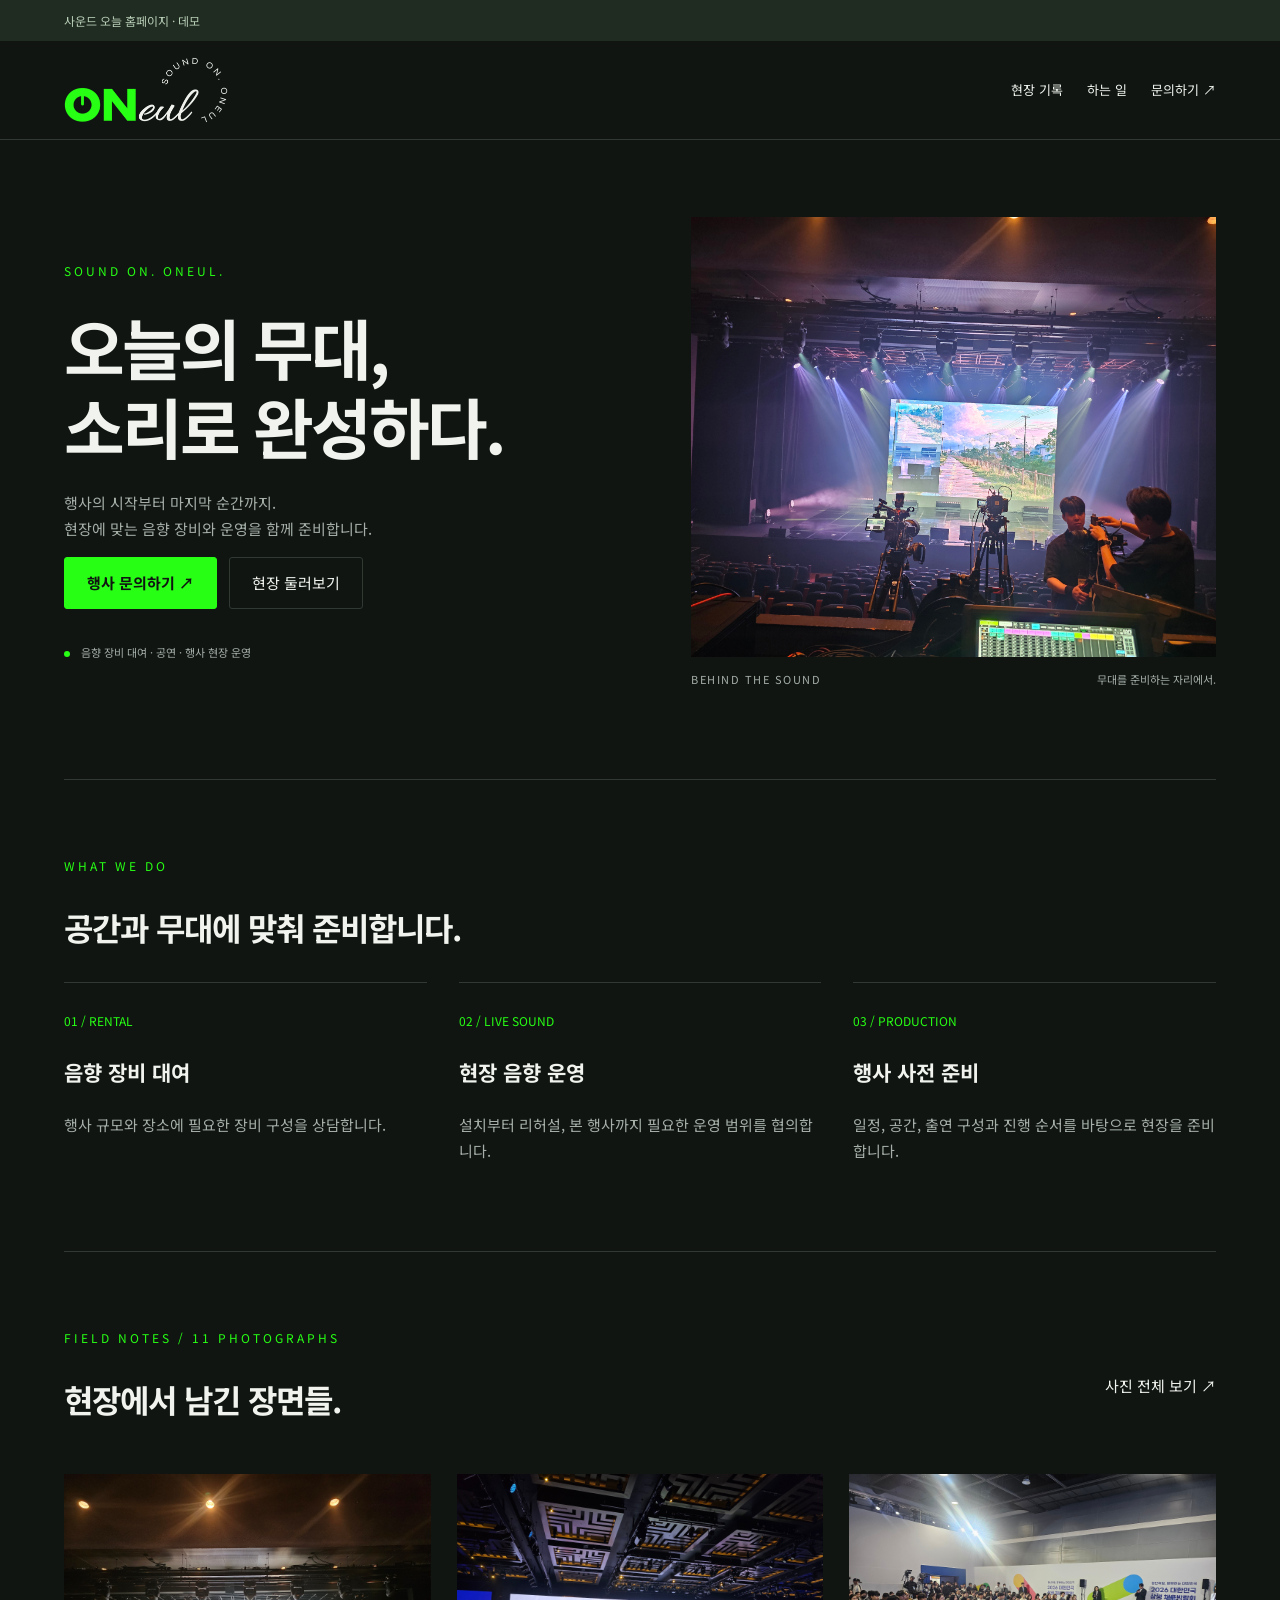
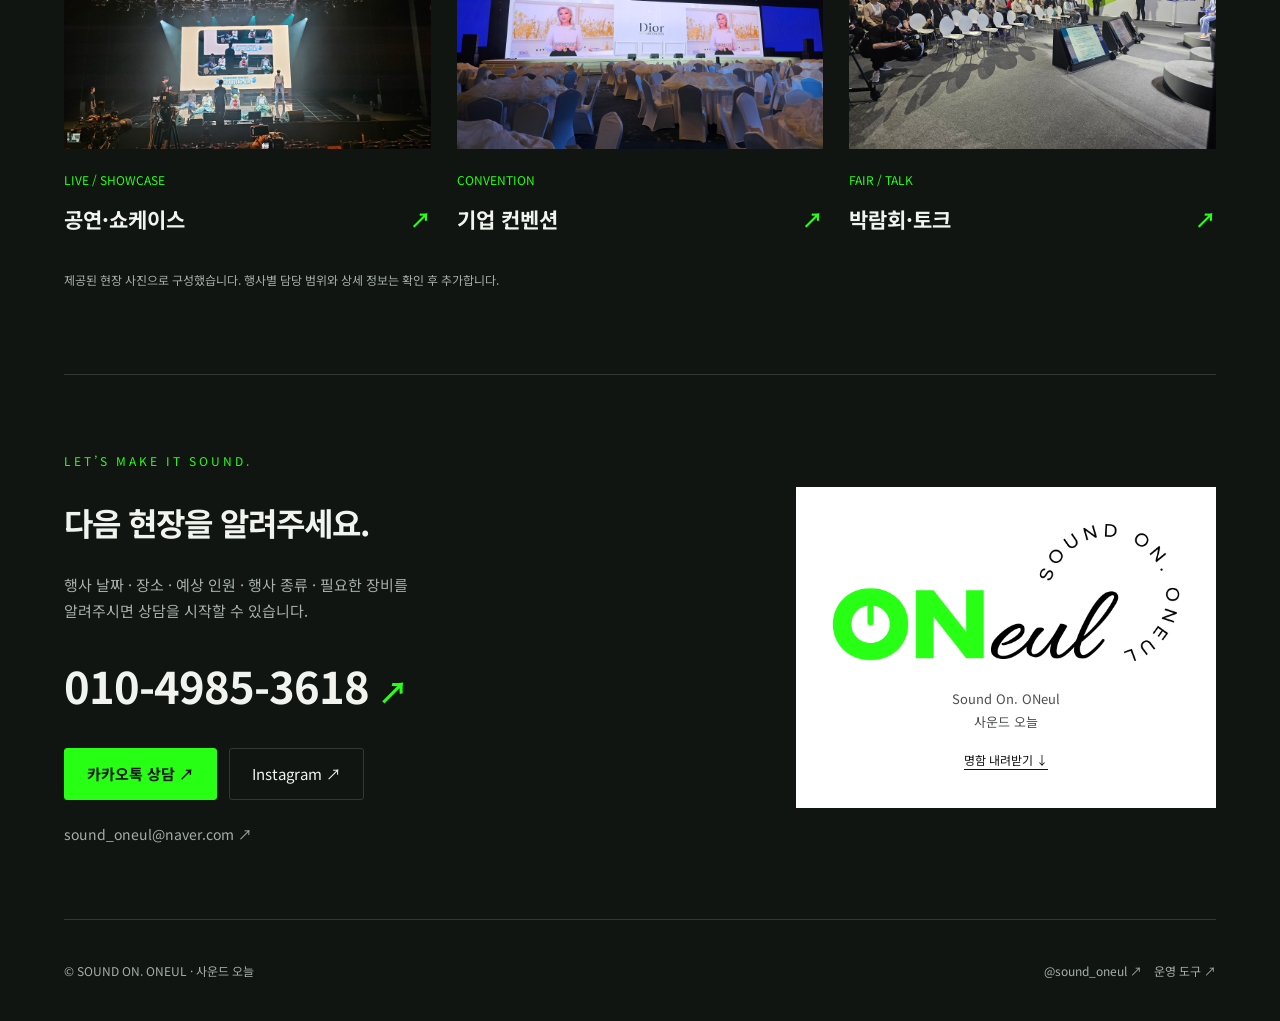
==== site/index.html @ 65a77565 "Fix white box around Oneul header logo" ====
<!doctype html>
<html lang="ko"><head>
<meta charset="utf-8"><meta name="viewport" content="width=device-width,initial-scale=1">
<meta name="robots" content="noindex,nofollow"><title>사운드 오늘 | 오늘의 무대를 위한 사운드</title>
<meta name="description" content="음향 장비 대여부터 현장 운영까지. 사운드 오늘의 현장 사진과 행사 문의 안내. 010-4985-3618">
<meta property="og:title" content="사운드 오늘 | 오늘의 무대를 위한 사운드">
<meta property="og:description" content="음향 장비 대여 · 공연 및 행사 현장 운영. 010-4985-3618">
<meta property="og:image" content="https://kkwon91.github.io/sound-oneul-demo/site/assets/stage.jpg">
<link rel="icon" href="assets/oneul-logo-original.png"><link rel="stylesheet" href="style.css?v=20261021-brand2">
</head><body>
<a class="skip-link" href="#main">본문으로 건너뛰기</a><div class="notice">사운드 오늘 홈페이지 · 데모</div>
<header><a class="brand" href="index.html" aria-label="사운드 오늘 홈"><span class="brand-mark" aria-hidden="true"></span></a><nav aria-label="주 메뉴"><a href="references.html">현장 기록</a><a href="#service">하는 일</a><a href="#contact">문의하기 ↗</a></nav></header>
<main id="main">
<section class="hero"><div><span class="eyebrow">SOUND ON. ONEUL.</span><h1>오늘의 무대,<br>소리로 완성하다.</h1><p>행사의 시작부터 마지막 순간까지.<br>현장에 맞는 음향 장비와 운영을 함께 준비합니다.</p><div class="row"><a class="button primary" href="#contact">행사 문의하기 ↗</a><a class="button" href="references.html">현장 둘러보기</a></div><div class="hero-note"><span class="signal-dot"></span> 음향 장비 대여 · 공연 · 행사 현장 운영</div></div><figure class="hero-visual"><img src="assets/stage.jpg" alt="공연장 무대와 객석 뒤 현장 음향 콘솔" width="4000" height="3000" fetchpriority="high"><figcaption><span>BEHIND THE SOUND</span><span>무대를 준비하는 자리에서.</span></figcaption></figure></section>
<section id="service"><span class="eyebrow">WHAT WE DO</span><h2>공간과 무대에 맞춰 준비합니다.</h2><div class="grid thirds service-grid"><article><span class="tag">01 / RENTAL</span><h3>음향 장비 대여</h3><p>행사 규모와 장소에 필요한 장비 구성을 상담합니다.</p></article><article><span class="tag">02 / LIVE SOUND</span><h3>현장 음향 운영</h3><p>설치부터 리허설, 본 행사까지 필요한 운영 범위를 협의합니다.</p></article><article><span class="tag">03 / PRODUCTION</span><h3>행사 사전 준비</h3><p>일정, 공간, 출연 구성과 진행 순서를 바탕으로 현장을 준비합니다.</p></article></div></section>
<section><div class="row spread"><div><span class="eyebrow">FIELD NOTES / 11 PHOTOGRAPHS</span><h2>현장에서 남긴 장면들.</h2></div><a class="text-link" href="references.html">사진 전체 보기 ↗</a></div><div class="grid thirds featured-grid">
<a class="feature" href="references.html#gallery"><img class="photo" src="assets/field-11.jpg" alt="쇼케이스 리허설 무대" loading="lazy" width="4000" height="3000"><span class="tag">LIVE / SHOWCASE</span><h3>공연·쇼케이스 <span>↗</span></h3></a>
<a class="feature" href="references.html#gallery"><img class="photo" src="assets/convention.jpg" alt="대형 컨벤션 홀의 무대 전경" loading="lazy" width="4000" height="3000"><span class="tag">CONVENTION</span><h3>기업 컨벤션 <span>↗</span></h3></a>
<a class="feature" href="references.html#gallery"><img class="photo" src="assets/field-2.jpg" alt="채용박람회 메인 무대와 관객" loading="lazy" width="4000" height="3000"><span class="tag">FAIR / TALK</span><h3>박람회·토크 <span>↗</span></h3></a>
</div><p class="archive-note">제공된 현장 사진으로 구성했습니다. 행사별 담당 범위와 상세 정보는 확인 후 추가합니다.</p></section>
<section id="contact" class="contact-section"><div><span class="eyebrow">LET’S MAKE IT SOUND.</span><h2>다음 현장을 알려주세요.</h2><p>행사 날짜 · 장소 · 예상 인원 · 행사 종류 · 필요한 장비를<br>알려주시면 상담을 시작할 수 있습니다.</p><a class="contact-phone" href="tel:01049853618">010-4985-3618 <span>↗</span></a><div class="row"><a class="button primary" href="https://pf.kakao.com/_dgxemX/chat" target="_blank" rel="noopener">카카오톡 상담 ↗</a><a class="button" href="https://www.instagram.com/sound_oneul/" target="_blank" rel="noopener">Instagram ↗</a></div><a class="contact-email" href="mailto:sound_oneul@naver.com">sound_oneul@naver.com ↗</a></div><aside class="contact-brand"><img src="assets/oneul-logo-original.png" alt="사운드 오늘 원본 로고" width="4168" height="1680" loading="lazy"><p>Sound On. ONeul<br>사운드 오늘</p><a href="assets/oneul-business-card.jpg" download>명함 내려받기 ↓</a></aside></section>
</main><footer><span>© SOUND ON. ONEUL · 사운드 오늘</span><div class="row"><a href="https://www.instagram.com/sound_oneul/" target="_blank" rel="noopener">@sound_oneul ↗</a><a href="operations.html">운영 도구 ↗</a></div></footer></body></html>
---- site/style.css ----
@import url('https://fonts.googleapis.com/css2?family=Noto+Sans+KR:wght@400;500;700;900&display=swap');
:root{color-scheme:dark;--green:#27ff14;--muted:#a5afa8;--line:#303a33}*{box-sizing:border-box}body{margin:0;background:#101512;color:#f1f4ee;font:15px/1.75 'Noto Sans KR',sans-serif}a{color:inherit;text-decoration:none}button,input,select,textarea{font:inherit}button,.button{display:inline-block;border:1px solid var(--line);padding:12px 22px;background:transparent;color:inherit;cursor:pointer;border-radius:3px}button:hover,.button:hover{border-color:var(--green)}.primary{background:var(--green);color:#101512;border-color:var(--green);font-weight:700}header{padding:22px 5vw;border-bottom:1px solid var(--line);display:flex;align-items:center;justify-content:space-between;gap:20px;flex-wrap:wrap}nav{display:flex;gap:24px;flex-wrap:wrap;font-size:13px}.brand{font-size:23px;font-weight:900;letter-spacing:-1px}.brand b{color:var(--green)}main{max-width:1280px;margin:auto;padding:0 5vw}section{padding:72px 0;border-bottom:1px solid var(--line)}.eyebrow{font-size:12px;letter-spacing:3px;color:var(--green)}h1{font-size:clamp(40px,6vw,78px);line-height:1.2;letter-spacing:-3px;margin:24px 0}h2{font-size:32px;line-height:1.4;letter-spacing:-1px}h3{font-size:21px}p{color:var(--muted)}.hero{display:grid;grid-template-columns:1.05fr 1fr;gap:50px;align-items:center;min-height:650px}.hero img{width:100%;height:480px;object-fit:cover}.grid{display:grid;grid-template-columns:repeat(2,1fr);gap:26px}.thirds{grid-template-columns:repeat(3,1fr)}.photo{width:100%;aspect-ratio:4/3;object-fit:cover}.card{padding:24px;background:#18211b;border:1px solid var(--line)}.muted,small{color:var(--muted)}.row{display:flex;gap:12px;align-items:center;flex-wrap:wrap}.spread{justify-content:space-between}.notice{font-size:12px;padding:10px 5vw;background:#202b21;color:#b8cfb8}footer{padding:40px 5vw;color:var(--muted);font-size:12px}label{display:block;margin-bottom:16px;color:#cdd6cd}input,select,textarea{display:block;width:100%;margin-top:6px;padding:12px;background:#0f1611;color:#eff6ef;border:1px solid #465246;border-radius:3px}textarea{min-height:110px;resize:vertical}input[type=checkbox]{display:inline;width:auto}.filters{margin:28px 0}details{border-top:1px solid var(--line);padding:18px 0}summary{cursor:pointer}#status{position:sticky;bottom:10px;background:#263b29;padding:10px 20px}#status:empty{display:none}.tag{display:inline-block;color:var(--green);font-size:12px;margin-right:12px}.list{display:grid;gap:18px;margin:24px 0}pre{white-space:pre-wrap;font:inherit}.hidden,[hidden]{display:none!important}@media(max-width:720px){.hero,.grid,.thirds{grid-template-columns:1fr}.hero{gap:24px;min-height:0}.hero img{height:320px}section{padding:42px 0}nav{gap:16px}h1{letter-spacing:-2px}.card{padding:18px}}

/* Original brand assets and photo archive */
:focus-visible{outline:2px solid var(--green);outline-offset:5px}
.skip-link{position:absolute;left:12px;top:-90px;padding:12px;background:var(--green);color:#101512;z-index:5}.skip-link:focus{top:10px}
.brand{display:inline-flex;align-items:center;flex:none;padding:0;background:transparent;border-radius:0}.brand-mark{display:block;position:relative;width:164px;aspect-ratio:327/132}.brand-mark::before,.brand-mark::after{content:"";position:absolute;inset:0;-webkit-mask:var(--logo-mask) center/contain no-repeat;mask:var(--logo-mask) center/contain no-repeat}.brand-mark::before{--logo-mask:url("assets/oneul-logo-green-mask.png");background:var(--green)}.brand-mark::after{--logo-mask:url("assets/oneul-logo-ink-mask.png");background:#f1f4ee}
header{padding-top:16px;padding-bottom:16px}header nav a:hover,.text-link:hover{color:var(--green)}
figure{margin:0}.hero{gap:40px;grid-template-columns:1.12fr 1fr;min-height:640px}.hero h1{font-size:clamp(42px,5.4vw,66px)}.hero-visual{min-width:0}.hero .hero-visual img{display:block;width:100%;height:440px;object-fit:cover}
.hero-visual figcaption{display:flex;justify-content:space-between;gap:12px;padding:13px 0;font-size:11px;color:var(--muted)}.hero-visual figcaption span:first-child{letter-spacing:1.5px}.hero-note{font-size:11px;color:var(--muted);margin-top:34px}.signal-dot{display:inline-block;width:6px;height:6px;background:var(--green);border-radius:50%;margin-right:8px}
.service-grid{gap:32px;margin-top:32px}.service-grid article{border-top:1px solid var(--line);padding-top:24px}
.featured-grid{margin-top:26px}.photo{display:block;height:auto}.feature .photo{height:auto}.feature .tag{margin-top:20px}.feature h3{display:flex;justify-content:space-between;margin:8px 0}.feature h3 span{color:var(--green)}.feature:hover img{filter:brightness(1.1)}.archive-note{font-size:12px;margin-top:24px}
.contact-section{display:grid;grid-template-columns:1.6fr 1fr;align-items:center;gap:60px}.contact-phone{display:block;font-size:clamp(28px,3.4vw,44px);letter-spacing:-1px;font-weight:700;margin:24px 0}.contact-phone span{font-size:.7em;color:var(--green)}.contact-email{display:block;color:var(--muted);margin-top:22px;font-size:14px}.contact-brand{padding:35px;background:#fff;color:#111;text-align:center}.contact-brand img{display:block;width:100%;height:auto}.contact-brand p{color:#4b514c;font-size:13px;margin-top:25px}.contact-brand a{font-size:12px;text-decoration:underline;text-underline-offset:4px}
footer{display:flex;justify-content:space-between;align-items:center;gap:20px;flex-wrap:wrap}
.page-intro{padding-bottom:48px}.gallery-section{padding-top:32px}.filters button{padding:9px 18px;font-size:13px}.photo-grid{row-gap:36px}
.photo-card{display:block;width:100%;padding:0;border:0;text-align:left;min-width:0}.photo-card .photo{height:auto;aspect-ratio:4/3;object-fit:cover}.photo-card .tag{display:block;margin:14px 0 5px}.photo-title{display:block;font-size:16px;font-weight:500}.photo-card:hover .photo-title{color:var(--green)}
dialog{padding:18px;border:1px solid var(--line);background:#101512;color:#f1f4ee;max-width:1100px;width:calc(100% - 32px);max-height:95dvh;border-radius:4px}dialog::backdrop{background:#050806eb}body:has(dialog[open]){overflow:hidden}.viewer-toolbar,.viewer-bottom{display:flex;align-items:center;justify-content:space-between;gap:12px}.viewer-toolbar{padding-bottom:12px;font-size:12px}.viewer-toolbar button{padding:8px 14px}.viewer-bottom{padding-top:12px;text-align:center}.viewer-bottom p{margin:0;color:#fff}.viewer-bottom a{font-size:12px;color:var(--muted);text-decoration:underline;text-underline-offset:3px}.viewer-bottom button{padding:8px 18px}#viewer-image{display:block;max-height:65dvh;width:100%;object-fit:contain}
.brand-resources{align-items:start}.brand-resource-preview{display:flex;align-items:center;justify-content:center;background:#fff;min-height:220px;padding:24px}.brand-resource-preview img{display:block;width:100%;height:190px;object-fit:contain}.brand-resources article p{font-size:13px}.brand-resources h3{margin-bottom:10px}
@media(max-width:960px){.hero{gap:26px}.hero h1{font-size:46px}.hero .hero-visual img{height:400px}.contact-section{gap:32px}.contact-brand{padding:24px}}
@media(max-width:720px){header{gap:18px}.brand-mark{width:132px}header nav{font-size:12px;gap:13px}.hero{grid-template-columns:1fr;min-height:0}.hero h1{font-size:clamp(39px,8vw,54px)}.hero .hero-visual img{height:auto;aspect-ratio:4/3}.hero-note{margin:24px 0 0}.hero-visual figcaption{font-size:10px}.contact-section{grid-template-columns:1fr;gap:35px}.contact-brand{max-width:360px;width:100%}.contact-phone{font-size:32px}.photo-grid{grid-template-columns:repeat(2,minmax(0,1fr));gap:24px 16px}.photo-title{font-size:13px}.photo-card .tag{font-size:10px}.filters{gap:8px}.filters button{padding:8px 12px;font-size:12px}.featured-grid{gap:32px}.page-intro h1{font-size:44px}.viewer-bottom p{font-size:13px}}
@media(max-width:380px){header nav{width:100%;justify-content:space-between}.hero .button{padding:10px 14px}.contact-phone{font-size:28px}}
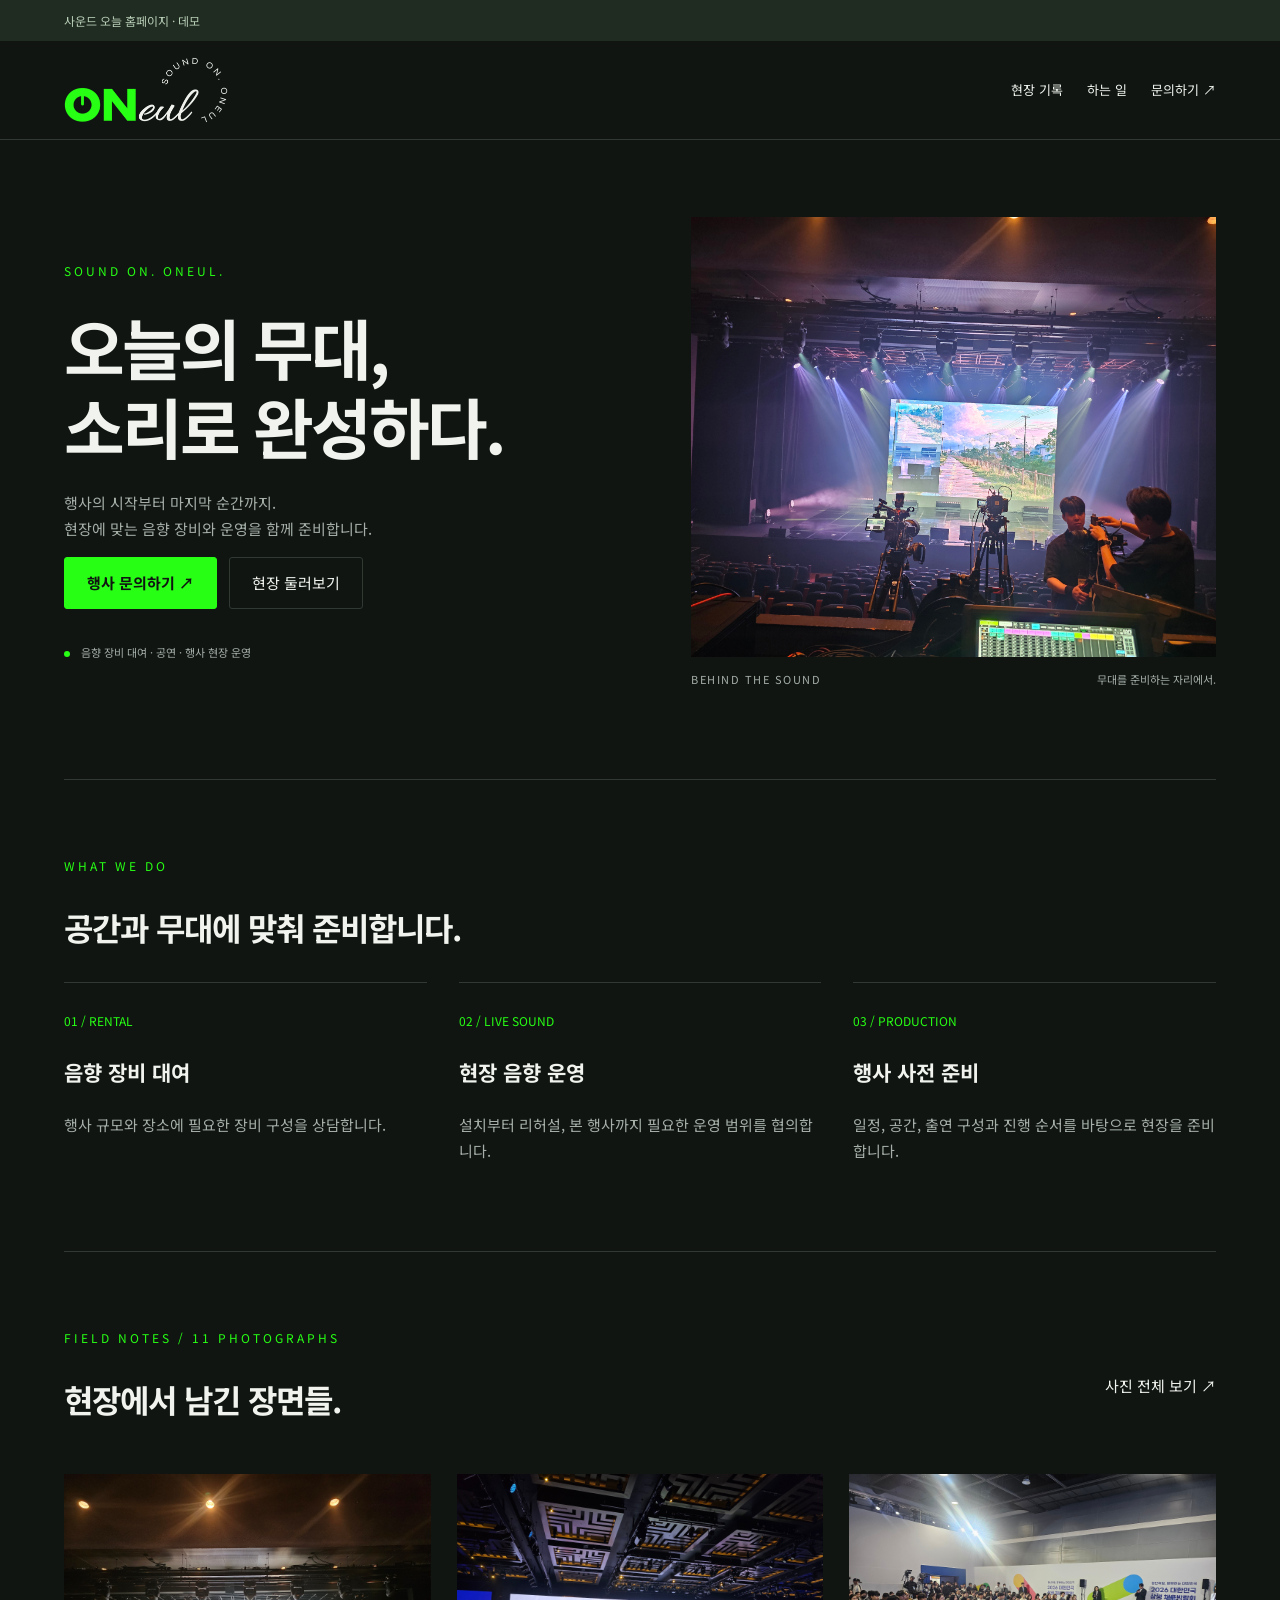
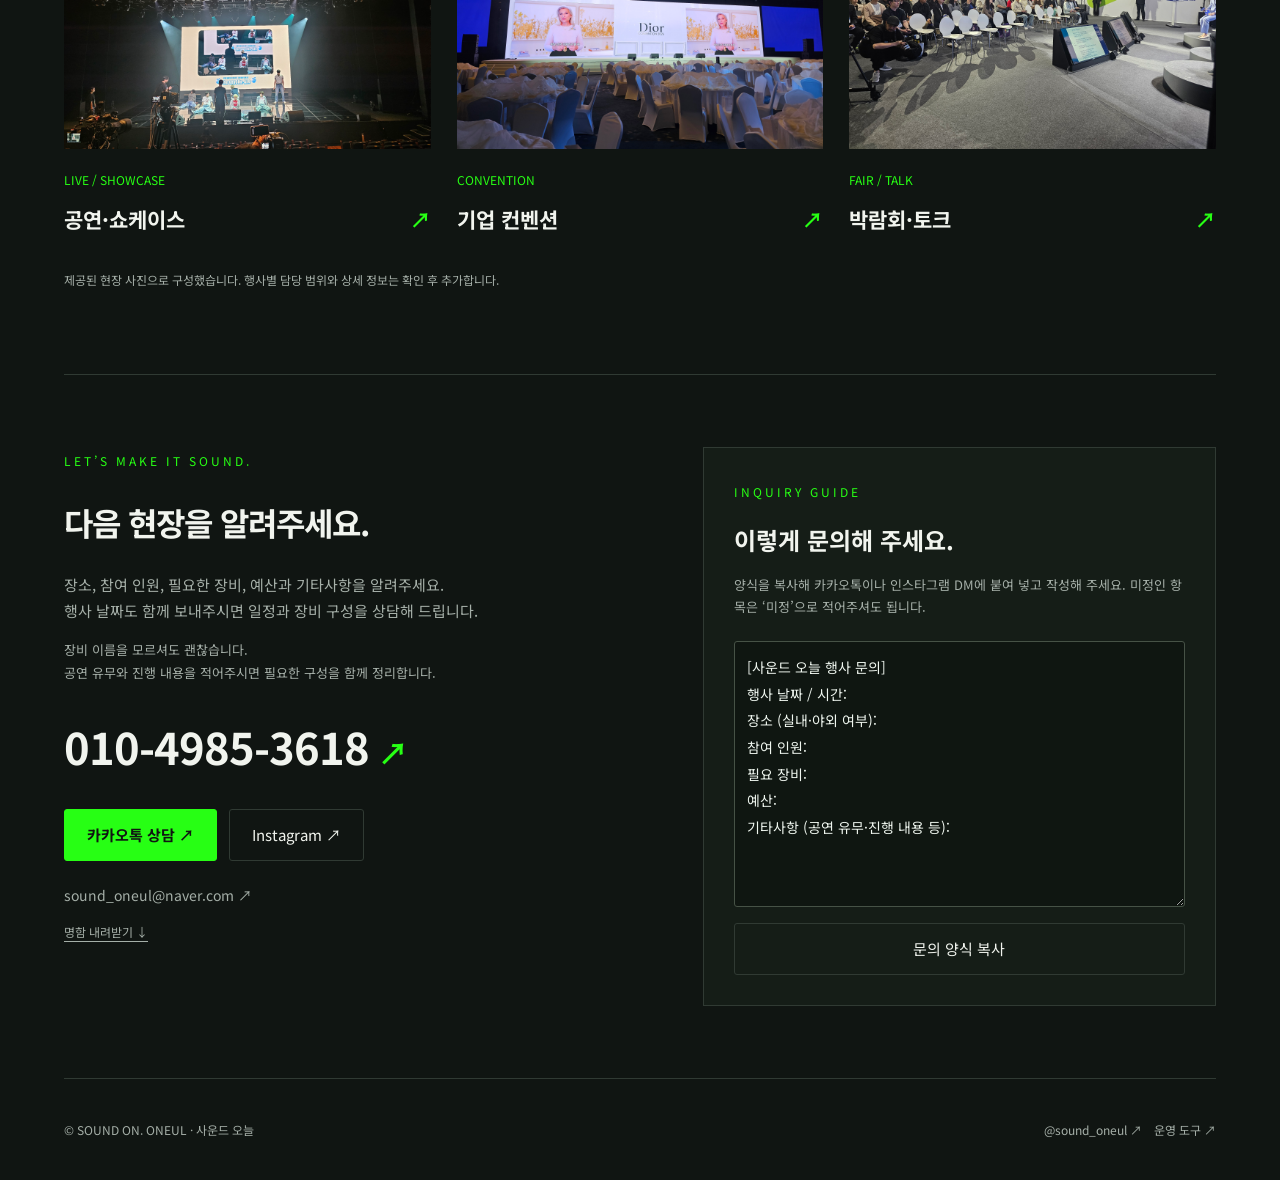
==== commit cd6847fb: "Sync customer inquiry guide with official website" ====
--- a/site/index.html
+++ b/site/index.html
@@ -6,7 +6,7 @@
 <meta property="og:title" content="사운드 오늘 | 오늘의 무대를 위한 사운드">
 <meta property="og:description" content="음향 장비 대여 · 공연 및 행사 현장 운영. 010-4985-3618">
 <meta property="og:image" content="https://kkwon91.github.io/sound-oneul-demo/site/assets/stage.jpg">
-<link rel="icon" href="assets/oneul-logo-original.png"><link rel="stylesheet" href="style.css?v=20261021-brand2">
+<link rel="icon" href="assets/oneul-logo-original.png"><link rel="stylesheet" href="style.css?v=20261021-inquiry">
 </head><body>
 <a class="skip-link" href="#main">본문으로 건너뛰기</a><div class="notice">사운드 오늘 홈페이지 · 데모</div>
 <header><a class="brand" href="index.html" aria-label="사운드 오늘 홈"><span class="brand-mark" aria-hidden="true"></span></a><nav aria-label="주 메뉴"><a href="references.html">현장 기록</a><a href="#service">하는 일</a><a href="#contact">문의하기 ↗</a></nav></header>
@@ -18,5 +18,11 @@
 <a class="feature" href="references.html#gallery"><img class="photo" src="assets/convention.jpg" alt="대형 컨벤션 홀의 무대 전경" loading="lazy" width="4000" height="3000"><span class="tag">CONVENTION</span><h3>기업 컨벤션 <span>↗</span></h3></a>
 <a class="feature" href="references.html#gallery"><img class="photo" src="assets/field-2.jpg" alt="채용박람회 메인 무대와 관객" loading="lazy" width="4000" height="3000"><span class="tag">FAIR / TALK</span><h3>박람회·토크 <span>↗</span></h3></a>
 </div><p class="archive-note">제공된 현장 사진으로 구성했습니다. 행사별 담당 범위와 상세 정보는 확인 후 추가합니다.</p></section>
-<section id="contact" class="contact-section"><div><span class="eyebrow">LET’S MAKE IT SOUND.</span><h2>다음 현장을 알려주세요.</h2><p>행사 날짜 · 장소 · 예상 인원 · 행사 종류 · 필요한 장비를<br>알려주시면 상담을 시작할 수 있습니다.</p><a class="contact-phone" href="tel:01049853618">010-4985-3618 <span>↗</span></a><div class="row"><a class="button primary" href="https://pf.kakao.com/_dgxemX/chat" target="_blank" rel="noopener">카카오톡 상담 ↗</a><a class="button" href="https://www.instagram.com/sound_oneul/" target="_blank" rel="noopener">Instagram ↗</a></div><a class="contact-email" href="mailto:sound_oneul@naver.com">sound_oneul@naver.com ↗</a></div><aside class="contact-brand"><img src="assets/oneul-logo-original.png" alt="사운드 오늘 원본 로고" width="4168" height="1680" loading="lazy"><p>Sound On. ONeul<br>사운드 오늘</p><a href="assets/oneul-business-card.jpg" download>명함 내려받기 ↓</a></aside></section>
-</main><footer><span>© SOUND ON. ONEUL · 사운드 오늘</span><div class="row"><a href="https://www.instagram.com/sound_oneul/" target="_blank" rel="noopener">@sound_oneul ↗</a><a href="operations.html">운영 도구 ↗</a></div></footer></body></html>
+<section id="contact" class="contact-section"><div><span class="eyebrow">LET’S MAKE IT SOUND.</span><h2>다음 현장을 알려주세요.</h2><p>장소, 참여 인원, 필요한 장비, 예산과 기타사항을 알려주세요.<br>행사 날짜도 함께 보내주시면 일정과 장비 구성을 상담해 드립니다.</p><p class="inquiry-help">장비 이름을 모르셔도 괜찮습니다.<br>공연 유무와 진행 내용을 적어주시면 필요한 구성을 함께 정리합니다.</p><a class="contact-phone" href="tel:01049853618">010-4985-3618 <span>↗</span></a><div class="row"><a class="button primary" href="https://pf.kakao.com/_dgxemX/chat" target="_blank" rel="noopener">카카오톡 상담 ↗</a><a class="button" href="https://www.instagram.com/sound_oneul/" target="_blank" rel="noopener">Instagram ↗</a></div><a class="contact-email" href="mailto:sound_oneul@naver.com">sound_oneul@naver.com ↗</a><a class="contact-card-link" href="assets/oneul-business-card.jpg" download>명함 내려받기 ↓</a></div><aside class="inquiry-card" aria-labelledby="inquiry-heading"><span class="eyebrow">INQUIRY GUIDE</span><h3 id="inquiry-heading">이렇게 문의해 주세요.</h3><p id="inquiry-help">양식을 복사해 카카오톡이나 인스타그램 DM에 붙여 넣고 작성해 주세요. 미정인 항목은 ‘미정’으로 적어주셔도 됩니다.</p><label class="sr-only" for="inquiry-template">행사 문의 양식</label><textarea id="inquiry-template" readonly rows="9" aria-describedby="inquiry-help">[사운드 오늘 행사 문의]
+행사 날짜 / 시간:
+장소 (실내·야외 여부):
+참여 인원:
+필요 장비:
+예산:
+기타사항 (공연 유무·진행 내용 등):</textarea><button class="button" id="copy-inquiry" type="button" hidden>문의 양식 복사</button><p id="inquiry-status" role="status" aria-live="polite"></p></aside></section>
+</main><footer><span>© SOUND ON. ONEUL · 사운드 오늘</span><div class="row"><a href="https://www.instagram.com/sound_oneul/" target="_blank" rel="noopener">@sound_oneul ↗</a><a href="operations.html">운영 도구 ↗</a></div></footer><script src="inquiry.js?v=20261021"></script></body></html>
--- a/site/style.css
+++ b/site/style.css
@@ -19,3 +19,10 @@
 @media(max-width:960px){.hero{gap:26px}.hero h1{font-size:46px}.hero .hero-visual img{height:400px}.contact-section{gap:32px}.contact-brand{padding:24px}}
 @media(max-width:720px){header{gap:18px}.brand-mark{width:132px}header nav{font-size:12px;gap:13px}.hero{grid-template-columns:1fr;min-height:0}.hero h1{font-size:clamp(39px,8vw,54px)}.hero .hero-visual img{height:auto;aspect-ratio:4/3}.hero-note{margin:24px 0 0}.hero-visual figcaption{font-size:10px}.contact-section{grid-template-columns:1fr;gap:35px}.contact-brand{max-width:360px;width:100%}.contact-phone{font-size:32px}.photo-grid{grid-template-columns:repeat(2,minmax(0,1fr));gap:24px 16px}.photo-title{font-size:13px}.photo-card .tag{font-size:10px}.filters{gap:8px}.filters button{padding:8px 12px;font-size:12px}.featured-grid{gap:32px}.page-intro h1{font-size:44px}.viewer-bottom p{font-size:13px}}
 @media(max-width:380px){header nav{width:100%;justify-content:space-between}.hero .button{padding:10px 14px}.contact-phone{font-size:28px}}
+
+/* Copyable inquiry guide */
+.sr-only{position:absolute;width:1px;height:1px;padding:0;margin:-1px;overflow:hidden;clip:rect(0,0,0,0);white-space:nowrap;border:0}
+.contact-section{grid-template-columns:1.15fr 1fr;gap:48px;align-items:start}
+.contact-section>div,.inquiry-card{min-width:0}.inquiry-help{font-size:13px}.contact-card-link{display:inline-block;font-size:12px;color:var(--muted);margin-top:14px;text-decoration:underline;text-underline-offset:4px}
+.inquiry-card{padding:30px;border:1px solid var(--line);background:#151d17}.inquiry-card h3{margin:14px 0 12px;font-size:24px}.inquiry-card p{font-size:13px}.inquiry-card textarea{margin:22px 0 16px;min-height:244px;line-height:1.9;font-size:14px;cursor:text}.inquiry-card button{width:100%}#inquiry-status{color:var(--green);margin-bottom:0}#inquiry-status:empty{display:none}
+@media(max-width:720px){.contact-section{grid-template-columns:1fr;gap:30px}.inquiry-card{padding:22px}.inquiry-card textarea{font-size:13px}}
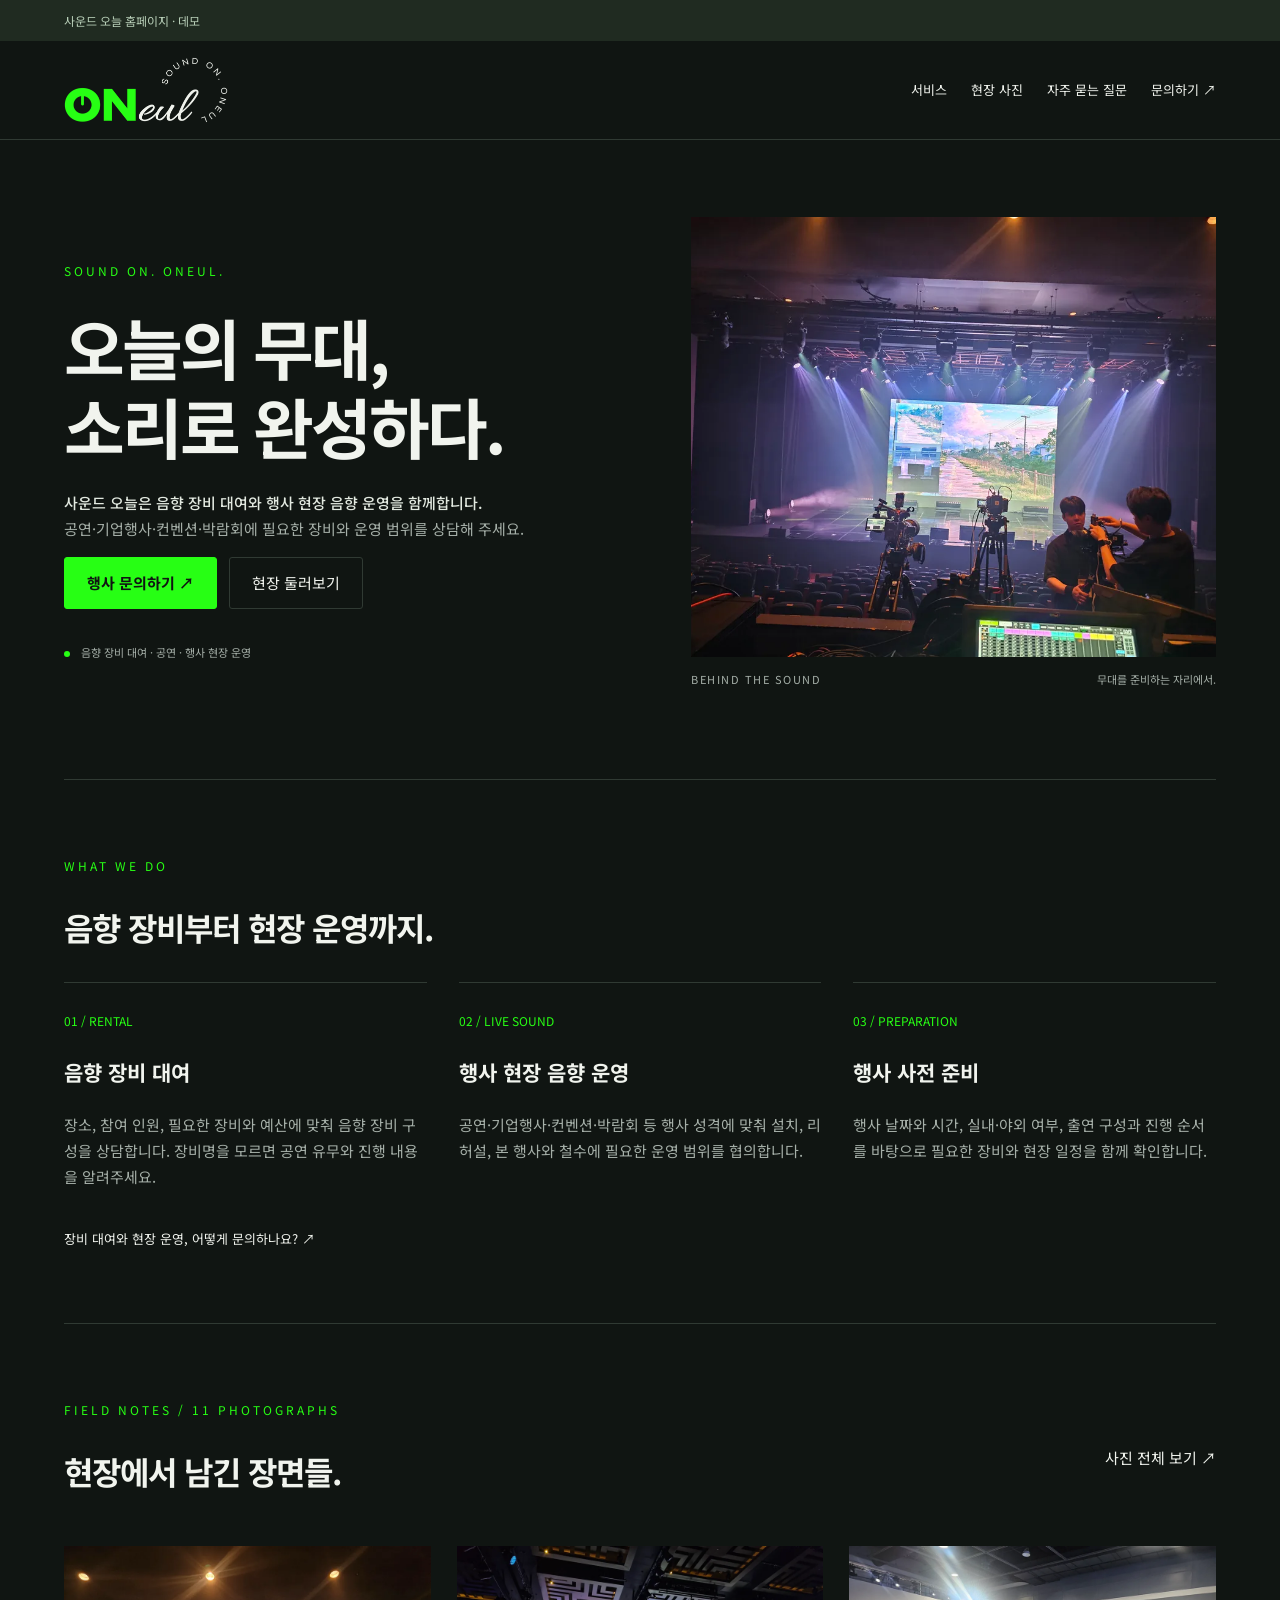
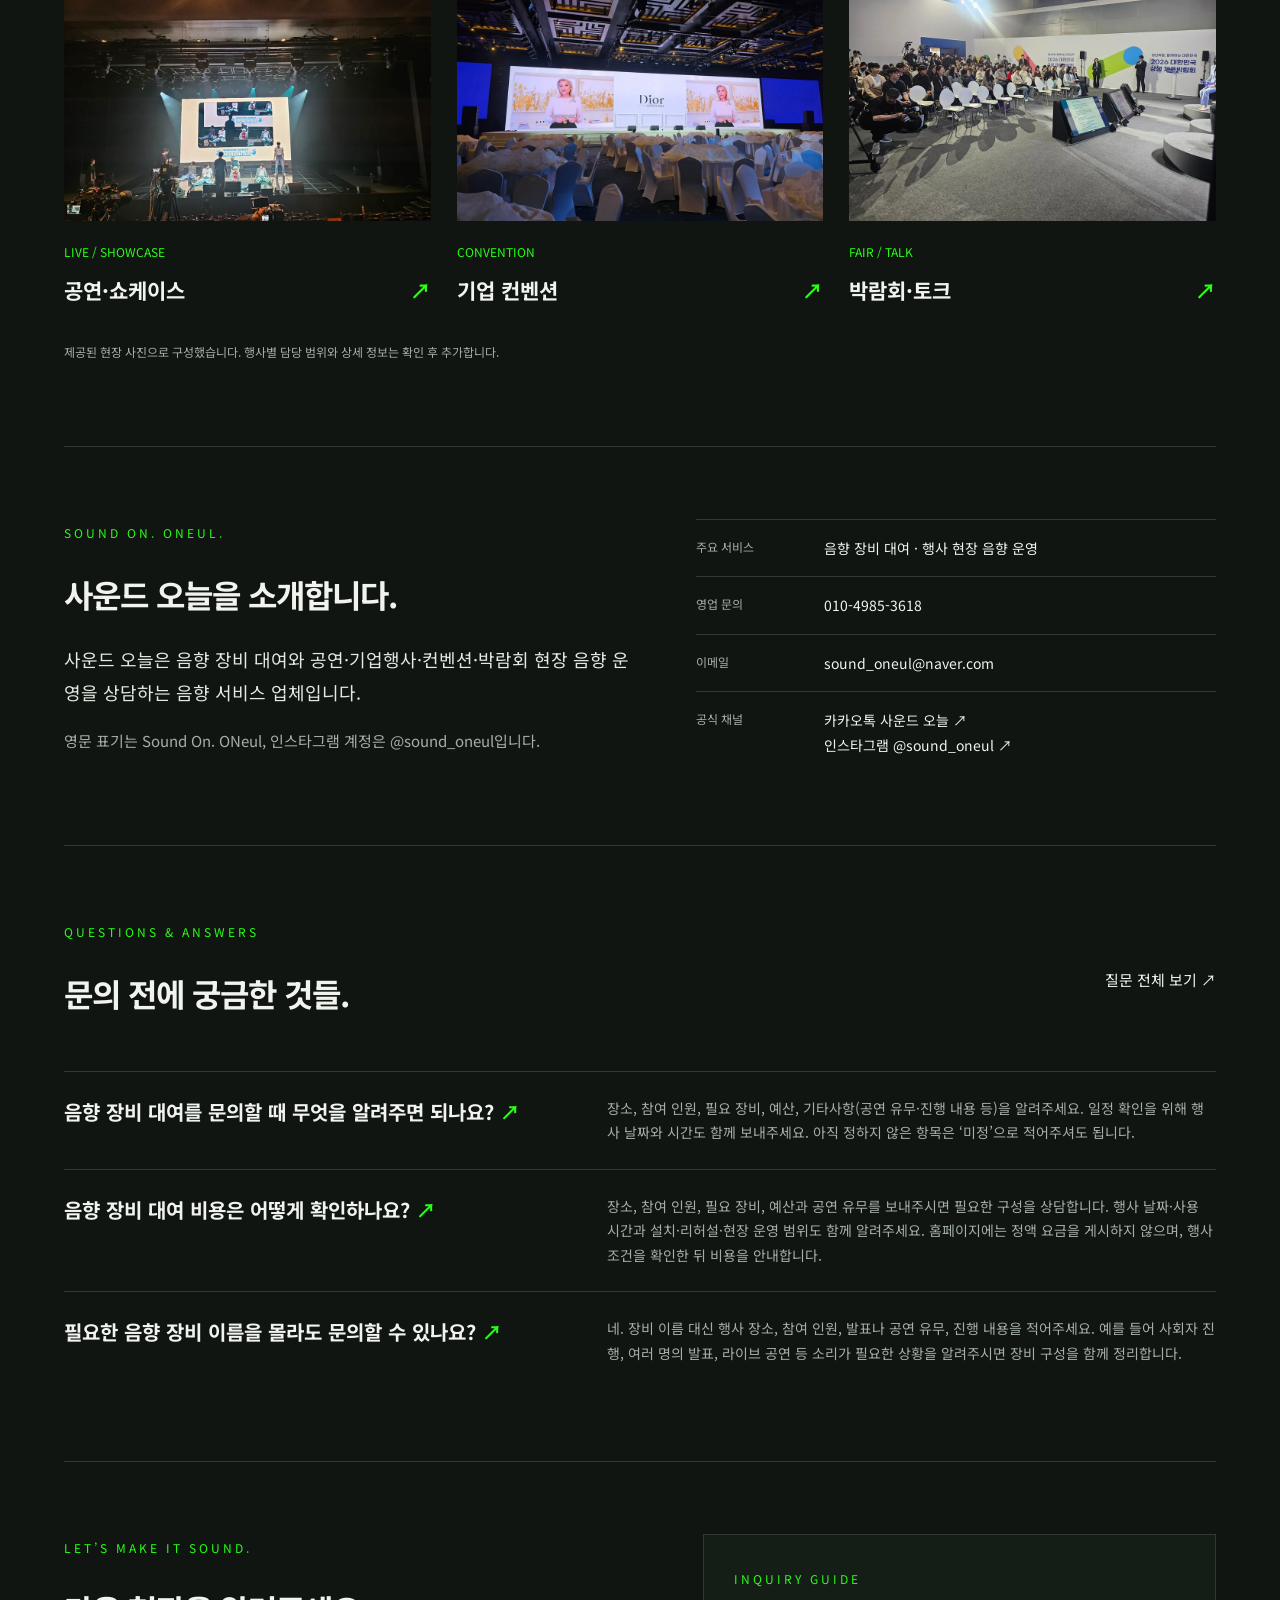
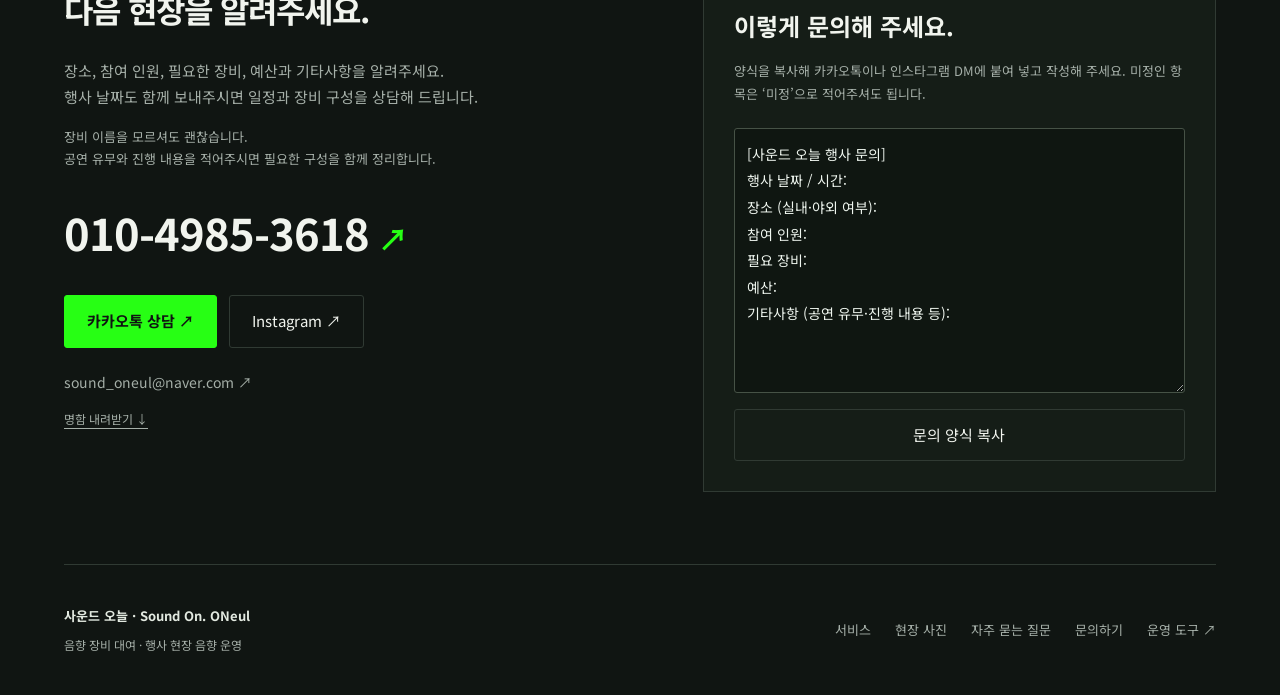
==== commit 8336a29b: "Sync service FAQ and responsive gallery while keeping demo noindex" ====
--- a/site/index.html
+++ b/site/index.html
@@ -1,23 +1,35 @@
 <!doctype html>
 <html lang="ko"><head>
 <meta charset="utf-8"><meta name="viewport" content="width=device-width,initial-scale=1">
-<meta name="robots" content="noindex,nofollow"><title>사운드 오늘 | 오늘의 무대를 위한 사운드</title>
-<meta name="description" content="음향 장비 대여부터 현장 운영까지. 사운드 오늘의 현장 사진과 행사 문의 안내. 010-4985-3618">
-<meta property="og:title" content="사운드 오늘 | 오늘의 무대를 위한 사운드">
-<meta property="og:description" content="음향 장비 대여 · 공연 및 행사 현장 운영. 010-4985-3618">
-<meta property="og:image" content="https://kkwon91.github.io/sound-oneul-demo/site/assets/stage.jpg">
-<link rel="icon" href="assets/oneul-logo-original.png"><link rel="stylesheet" href="style.css?v=20261021-inquiry">
-</head><body>
+
+
+
+
+
+
+
+
+
+
+
+
+
+<link rel="icon" href="assets/oneul-profile-original.png" type="image/png"><link rel="stylesheet" href="style.css?v=20261021-search">
+<title>음향 장비 대여·행사 음향 운영 | 사운드 오늘</title><meta name="description" content="사운드 오늘의 음향 장비 대여·공연·기업행사 현장 운영 안내. 장소, 참여 인원, 필요 장비, 예산과 공연 유무를 알려주시면 상담을 시작합니다. 010-4985-3618"><meta name="robots" content="noindex,nofollow"><link rel="canonical" href="https://soundoneul.com/"><meta property="og:url" content="https://soundoneul.com/"><meta property="og:type" content="website"><meta property="og:site_name" content="사운드 오늘"><meta property="og:locale" content="ko_KR"><meta property="og:title" content="사운드 오늘 | 오늘의 무대, 소리로 완성하다."><meta property="og:description" content="사운드 오늘의 음향 장비 대여·공연·기업행사 현장 운영 안내. 장소, 참여 인원, 필요 장비, 예산과 공연 유무를 알려주시면 상담을 시작합니다. 010-4985-3618"><meta property="og:image" content="https://kkwon91.github.io/sound-oneul-demo/site/assets/oneul-share-20261021.png"><meta property="og:image:secure_url" content="https://kkwon91.github.io/sound-oneul-demo/site/assets/oneul-share-20261021.png"><meta property="og:image:type" content="image/png"><meta property="og:image:width" content="1734"><meta property="og:image:height" content="907"><meta property="og:image:alt" content="사운드 오늘 로고와 공연 현장. 오늘의 무대, 소리로 완성하다."><meta name="twitter:card" content="summary_large_image"><meta name="twitter:title" content="사운드 오늘 | 오늘의 무대, 소리로 완성하다."><meta name="twitter:description" content="사운드 오늘의 음향 장비 대여·공연·기업행사 현장 운영 안내. 장소, 참여 인원, 필요 장비, 예산과 공연 유무를 알려주시면 상담을 시작합니다. 010-4985-3618"><meta name="twitter:image" content="https://kkwon91.github.io/sound-oneul-demo/site/assets/oneul-share-20261021.png"><meta name="theme-color" content="#101512"><link rel="preconnect" href="https://fonts.googleapis.com"><link rel="preconnect" href="https://fonts.gstatic.com" crossorigin></head><body>
 <a class="skip-link" href="#main">본문으로 건너뛰기</a><div class="notice">사운드 오늘 홈페이지 · 데모</div>
-<header><a class="brand" href="index.html" aria-label="사운드 오늘 홈"><span class="brand-mark" aria-hidden="true"></span></a><nav aria-label="주 메뉴"><a href="references.html">현장 기록</a><a href="#service">하는 일</a><a href="#contact">문의하기 ↗</a></nav></header>
+<header><a class="brand" href="index.html" aria-label="사운드 오늘 홈"><span class="brand-mark" aria-hidden="true"></span></a><nav aria-label="주 메뉴"><a href="#service">서비스</a><a href="references.html">현장 사진</a><a href="faq.html">자주 묻는 질문</a><a href="#contact">문의하기 ↗</a></nav></header>
 <main id="main">
-<section class="hero"><div><span class="eyebrow">SOUND ON. ONEUL.</span><h1>오늘의 무대,<br>소리로 완성하다.</h1><p>행사의 시작부터 마지막 순간까지.<br>현장에 맞는 음향 장비와 운영을 함께 준비합니다.</p><div class="row"><a class="button primary" href="#contact">행사 문의하기 ↗</a><a class="button" href="references.html">현장 둘러보기</a></div><div class="hero-note"><span class="signal-dot"></span> 음향 장비 대여 · 공연 · 행사 현장 운영</div></div><figure class="hero-visual"><img src="assets/stage.jpg" alt="공연장 무대와 객석 뒤 현장 음향 콘솔" width="4000" height="3000" fetchpriority="high"><figcaption><span>BEHIND THE SOUND</span><span>무대를 준비하는 자리에서.</span></figcaption></figure></section>
-<section id="service"><span class="eyebrow">WHAT WE DO</span><h2>공간과 무대에 맞춰 준비합니다.</h2><div class="grid thirds service-grid"><article><span class="tag">01 / RENTAL</span><h3>음향 장비 대여</h3><p>행사 규모와 장소에 필요한 장비 구성을 상담합니다.</p></article><article><span class="tag">02 / LIVE SOUND</span><h3>현장 음향 운영</h3><p>설치부터 리허설, 본 행사까지 필요한 운영 범위를 협의합니다.</p></article><article><span class="tag">03 / PRODUCTION</span><h3>행사 사전 준비</h3><p>일정, 공간, 출연 구성과 진행 순서를 바탕으로 현장을 준비합니다.</p></article></div></section>
+<section class="hero"><div><span class="eyebrow">SOUND ON. ONEUL.</span><h1>오늘의 무대,<br>소리로 완성하다.</h1><p class="hero-description"><strong>사운드 오늘은 음향 장비 대여와 행사 현장 음향 운영을 함께합니다.</strong><br>공연·기업행사·컨벤션·박람회에 필요한 장비와 운영 범위를 상담해 주세요.</p><div class="row"><a class="button primary" href="#contact">행사 문의하기 ↗</a><a class="button" href="references.html">현장 둘러보기</a></div><div class="hero-note"><span class="signal-dot"></span> 음향 장비 대여 · 공연 · 행사 현장 운영</div></div><figure class="hero-visual"><img src="assets/stage-960.webp" srcset="assets/stage-480.webp 480w, assets/stage-960.webp 960w, assets/stage-1600.webp 1600w" sizes="(max-width: 720px) 90vw, (max-width: 1280px) 45vw, 560px" alt="공연장 무대와 객석 뒤 현장 음향 콘솔" width="4000" height="3000" fetchpriority="high"><figcaption><span>BEHIND THE SOUND</span><span>무대를 준비하는 자리에서.</span></figcaption></figure></section>
+<section id="service"><span class="eyebrow">WHAT WE DO</span><h2>음향 장비부터 현장 운영까지.</h2><div class="grid thirds service-grid"><article id="rental"><span class="tag">01 / RENTAL</span><h3>음향 장비 대여</h3><p>장소, 참여 인원, 필요한 장비와 예산에 맞춰 음향 장비 구성을 상담합니다. 장비명을 모르면 공연 유무와 진행 내용을 알려주세요.</p></article><article id="live-sound"><span class="tag">02 / LIVE SOUND</span><h3>행사 현장 음향 운영</h3><p>공연·기업행사·컨벤션·박람회 등 행사 성격에 맞춰 설치, 리허설, 본 행사와 철수에 필요한 운영 범위를 협의합니다.</p></article><article id="preparation"><span class="tag">03 / PREPARATION</span><h3>행사 사전 준비</h3><p>행사 날짜와 시간, 실내·야외 여부, 출연 구성과 진행 순서를 바탕으로 필요한 장비와 현장 일정을 함께 확인합니다.</p></article></div><a class="text-link service-link" href="faq.html#crew-scope">장비 대여와 현장 운영, 어떻게 문의하나요? ↗</a></section>
 <section><div class="row spread"><div><span class="eyebrow">FIELD NOTES / 11 PHOTOGRAPHS</span><h2>현장에서 남긴 장면들.</h2></div><a class="text-link" href="references.html">사진 전체 보기 ↗</a></div><div class="grid thirds featured-grid">
-<a class="feature" href="references.html#gallery"><img class="photo" src="assets/field-11.jpg" alt="쇼케이스 리허설 무대" loading="lazy" width="4000" height="3000"><span class="tag">LIVE / SHOWCASE</span><h3>공연·쇼케이스 <span>↗</span></h3></a>
-<a class="feature" href="references.html#gallery"><img class="photo" src="assets/convention.jpg" alt="대형 컨벤션 홀의 무대 전경" loading="lazy" width="4000" height="3000"><span class="tag">CONVENTION</span><h3>기업 컨벤션 <span>↗</span></h3></a>
-<a class="feature" href="references.html#gallery"><img class="photo" src="assets/field-2.jpg" alt="채용박람회 메인 무대와 관객" loading="lazy" width="4000" height="3000"><span class="tag">FAIR / TALK</span><h3>박람회·토크 <span>↗</span></h3></a>
+<a class="feature" href="references.html#gallery"><img class="photo" src="assets/field-11-960.webp" srcset="assets/field-11-480.webp 480w, assets/field-11-960.webp 960w, assets/field-11-1600.webp 1600w" sizes="(max-width: 720px) 90vw, (max-width: 1280px) 45vw, 560px" alt="쇼케이스 리허설 무대" loading="lazy" width="4000" height="3000"><span class="tag">LIVE / SHOWCASE</span><h3>공연·쇼케이스 <span>↗</span></h3></a>
+<a class="feature" href="references.html#gallery"><img class="photo" src="assets/convention-960.webp" srcset="assets/convention-480.webp 480w, assets/convention-960.webp 960w, assets/convention-1600.webp 1600w" sizes="(max-width: 720px) 90vw, (max-width: 1280px) 45vw, 560px" alt="대형 컨벤션 홀의 무대 전경" loading="lazy" width="4000" height="3000"><span class="tag">CONVENTION</span><h3>기업 컨벤션 <span>↗</span></h3></a>
+<a class="feature" href="references.html#gallery"><img class="photo" src="assets/field-2-960.webp" srcset="assets/field-2-480.webp 480w, assets/field-2-960.webp 960w, assets/field-2-1600.webp 1600w" sizes="(max-width: 720px) 90vw, (max-width: 1280px) 45vw, 560px" alt="채용박람회 메인 무대와 관객" loading="lazy" width="4000" height="3000"><span class="tag">FAIR / TALK</span><h3>박람회·토크 <span>↗</span></h3></a>
 </div><p class="archive-note">제공된 현장 사진으로 구성했습니다. 행사별 담당 범위와 상세 정보는 확인 후 추가합니다.</p></section>
+<section class="company-section" id="about" aria-labelledby="about-title"><div><span class="eyebrow">SOUND ON. ONEUL.</span><h2 id="about-title">사운드 오늘을 소개합니다.</h2><p class="company-summary">사운드 오늘은 음향 장비 대여와 공연·기업행사·컨벤션·박람회 현장 음향 운영을 상담하는 음향 서비스 업체입니다.</p><p>영문 표기는 Sound On. ONeul, 인스타그램 계정은 @sound_oneul입니다.</p></div><dl class="company-facts"><div><dt>주요 서비스</dt><dd>음향 장비 대여 · 행사 현장 음향 운영</dd></div><div><dt>영업 문의</dt><dd><a href="tel:01049853618">010-4985-3618</a></dd></div><div><dt>이메일</dt><dd><a href="mailto:sound_oneul@naver.com">sound_oneul@naver.com</a></dd></div><div><dt>공식 채널</dt><dd><a href="https://pf.kakao.com/_dgxemX" target="_blank" rel="noopener">카카오톡 사운드 오늘 ↗</a><br><a href="https://www.instagram.com/sound_oneul/" target="_blank" rel="noopener">인스타그램 @sound_oneul ↗</a></dd></div></dl></section>
+<section class="faq-preview" id="questions"><div class="row spread"><div><span class="eyebrow">QUESTIONS & ANSWERS</span><h2>문의 전에 궁금한 것들.</h2></div><a class="text-link" href="faq.html">질문 전체 보기 ↗</a></div><div class="faq-teasers"><article class="faq-teaser"><h3><a href="faq.html#inquiry-checklist">음향 장비 대여를 문의할 때 무엇을 알려주면 되나요? <span aria-hidden="true">↗</span></a></h3><p>장소, 참여 인원, 필요 장비, 예산, 기타사항(공연 유무·진행 내용 등)을 알려주세요. 일정 확인을 위해 행사 날짜와 시간도 함께 보내주세요. 아직 정하지 않은 항목은 ‘미정’으로 적어주셔도 됩니다.</p></article>
+<article class="faq-teaser"><h3><a href="faq.html#rental-cost">음향 장비 대여 비용은 어떻게 확인하나요? <span aria-hidden="true">↗</span></a></h3><p>장소, 참여 인원, 필요 장비, 예산과 공연 유무를 보내주시면 필요한 구성을 상담합니다. 행사 날짜·사용 시간과 설치·리허설·현장 운영 범위도 함께 알려주세요. 홈페이지에는 정액 요금을 게시하지 않으며, 행사 조건을 확인한 뒤 비용을 안내합니다.</p></article>
+<article class="faq-teaser"><h3><a href="faq.html#equipment-help">필요한 음향 장비 이름을 몰라도 문의할 수 있나요? <span aria-hidden="true">↗</span></a></h3><p>네. 장비 이름 대신 행사 장소, 참여 인원, 발표나 공연 유무, 진행 내용을 적어주세요. 예를 들어 사회자 진행, 여러 명의 발표, 라이브 공연 등 소리가 필요한 상황을 알려주시면 장비 구성을 함께 정리합니다.</p></article></div></section>
 <section id="contact" class="contact-section"><div><span class="eyebrow">LET’S MAKE IT SOUND.</span><h2>다음 현장을 알려주세요.</h2><p>장소, 참여 인원, 필요한 장비, 예산과 기타사항을 알려주세요.<br>행사 날짜도 함께 보내주시면 일정과 장비 구성을 상담해 드립니다.</p><p class="inquiry-help">장비 이름을 모르셔도 괜찮습니다.<br>공연 유무와 진행 내용을 적어주시면 필요한 구성을 함께 정리합니다.</p><a class="contact-phone" href="tel:01049853618">010-4985-3618 <span>↗</span></a><div class="row"><a class="button primary" href="https://pf.kakao.com/_dgxemX/chat" target="_blank" rel="noopener">카카오톡 상담 ↗</a><a class="button" href="https://www.instagram.com/sound_oneul/" target="_blank" rel="noopener">Instagram ↗</a></div><a class="contact-email" href="mailto:sound_oneul@naver.com">sound_oneul@naver.com ↗</a><a class="contact-card-link" href="assets/oneul-business-card.jpg" download>명함 내려받기 ↓</a></div><aside class="inquiry-card" aria-labelledby="inquiry-heading"><span class="eyebrow">INQUIRY GUIDE</span><h3 id="inquiry-heading">이렇게 문의해 주세요.</h3><p id="inquiry-help">양식을 복사해 카카오톡이나 인스타그램 DM에 붙여 넣고 작성해 주세요. 미정인 항목은 ‘미정’으로 적어주셔도 됩니다.</p><label class="sr-only" for="inquiry-template">행사 문의 양식</label><textarea id="inquiry-template" readonly rows="9" aria-describedby="inquiry-help">[사운드 오늘 행사 문의]
 행사 날짜 / 시간:
 장소 (실내·야외 여부):
@@ -25,4 +37,4 @@
 필요 장비:
 예산:
 기타사항 (공연 유무·진행 내용 등):</textarea><button class="button" id="copy-inquiry" type="button" hidden>문의 양식 복사</button><p id="inquiry-status" role="status" aria-live="polite"></p></aside></section>
-</main><footer><span>© SOUND ON. ONEUL · 사운드 오늘</span><div class="row"><a href="https://www.instagram.com/sound_oneul/" target="_blank" rel="noopener">@sound_oneul ↗</a><a href="operations.html">운영 도구 ↗</a></div></footer><script src="inquiry.js?v=20261021"></script></body></html>
+</main><footer><div><strong>사운드 오늘 · Sound On. ONeul</strong><p>음향 장비 대여 · 행사 현장 음향 운영</p></div><nav aria-label="하단 메뉴"><a href="index.html#service">서비스</a><a href="references.html">현장 사진</a><a href="faq.html">자주 묻는 질문</a><a href="index.html#contact">문의하기</a><a href="operations.html">운영 도구 ↗</a></nav></footer><script src="inquiry.js?v=20261021"></script></body></html>
--- a/site/style.css
+++ b/site/style.css
@@ -26,3 +26,11 @@
 .contact-section>div,.inquiry-card{min-width:0}.inquiry-help{font-size:13px}.contact-card-link{display:inline-block;font-size:12px;color:var(--muted);margin-top:14px;text-decoration:underline;text-underline-offset:4px}
 .inquiry-card{padding:30px;border:1px solid var(--line);background:#151d17}.inquiry-card h3{margin:14px 0 12px;font-size:24px}.inquiry-card p{font-size:13px}.inquiry-card textarea{margin:22px 0 16px;min-height:244px;line-height:1.9;font-size:14px;cursor:text}.inquiry-card button{width:100%}#inquiry-status{color:var(--green);margin-bottom:0}#inquiry-status:empty{display:none}
 @media(max-width:720px){.contact-section{grid-template-columns:1fr;gap:30px}.inquiry-card{padding:22px}.inquiry-card textarea{font-size:13px}}
+
+/* Clear service information, entity details and answer pages. */
+html{scroll-padding-top:24px}.hero-description strong{font-weight:500;color:#e2e9e0}.service-link{display:inline-block;margin-top:22px;font-size:13px}
+.company-section{display:grid;grid-template-columns:1.1fr 1fr;gap:60px;align-items:start}.company-summary{font-size:18px;line-height:1.85;color:#e2e9e0}.company-facts{margin:0}.company-facts>div{display:grid;grid-template-columns:110px 1fr;gap:18px;padding:16px 0;border-top:1px solid var(--line)}.company-facts dt{font-size:12px;color:var(--muted)}.company-facts dd{margin:0;font-size:14px;overflow-wrap:anywhere}.company-facts a:hover{color:var(--green)}
+.faq-teasers{margin-top:28px}.faq-teaser{display:grid;grid-template-columns:1fr 1.2fr;gap:36px;padding:24px 0;border-top:1px solid var(--line)}.faq-teaser h3{font-size:20px;margin:0;line-height:1.6}.faq-teaser h3 span{color:var(--green)}.faq-teaser p{margin:0;font-size:14px}
+.breadcrumbs{padding:26px 0 0;font-size:12px;color:var(--muted);gap:12px}.breadcrumbs a:hover{color:var(--green)}.faq-intro{padding-top:36px}.faq-layout{display:grid;grid-template-columns:280px minmax(0,1fr);gap:64px;padding:50px 0}.faq-toc{display:flex;flex-direction:column;align-items:stretch;gap:0;position:sticky;top:24px;align-self:start}.faq-toc strong{color:var(--green);font-size:12px;letter-spacing:1px;padding-bottom:14px}.faq-toc a{display:block;padding:11px 0;border-bottom:1px solid var(--line);font-size:13px;line-height:1.6;color:var(--muted)}.faq-toc a:hover{color:#fff}.faq-answer{padding:32px 0;border-bottom:1px solid var(--line);scroll-margin-top:30px}.faq-answer:first-child{padding-top:0}.faq-answer h2{font-size:25px;margin-top:0}.faq-answer p{font-size:16px;line-height:1.95;color:#c3cec5}.answer-link{font-size:11px;color:var(--muted);text-decoration:underline;text-underline-offset:4px}.faq-contact h2{max-width:750px}nav a[aria-current=page]{color:var(--green)}footer strong{font-size:13px;color:#e2e9e0}footer p{margin:6px 0 0;font-size:12px}
+@media(max-width:960px){.company-section{gap:32px}.faq-layout{grid-template-columns:225px minmax(0,1fr);gap:36px}}
+@media(max-width:720px){header nav{width:100%;justify-content:space-between;gap:10px}.company-section,.faq-teaser,.faq-layout{grid-template-columns:1fr;gap:24px}.company-facts>div{grid-template-columns:90px 1fr;gap:14px}.faq-layout{padding:32px 0}.faq-toc{position:static}.faq-answer h2{font-size:22px}.faq-answer p{font-size:15px}.faq-teaser h3{font-size:19px}.faq-teaser{gap:12px}.company-summary{font-size:16px}.page-intro h1{font-size:clamp(32px,8vw,44px)}footer nav{gap:14px;font-size:12px}}
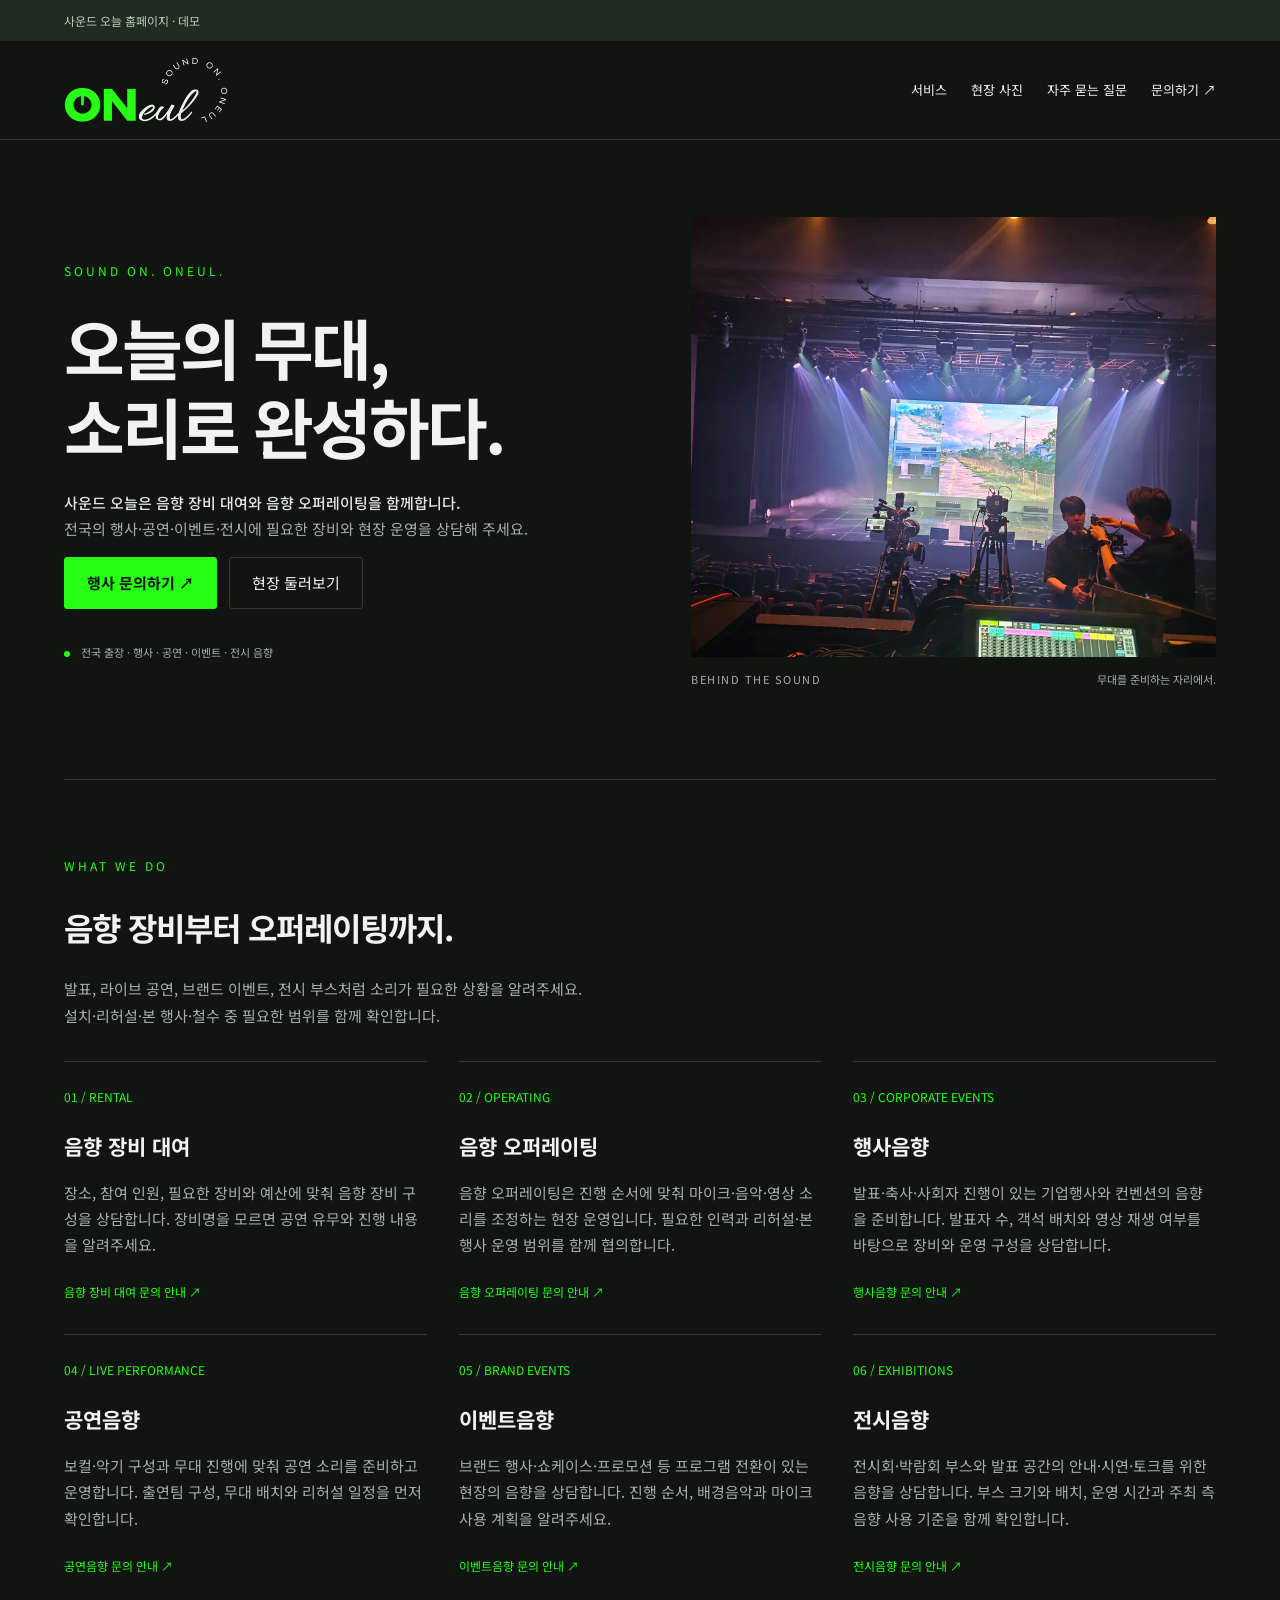
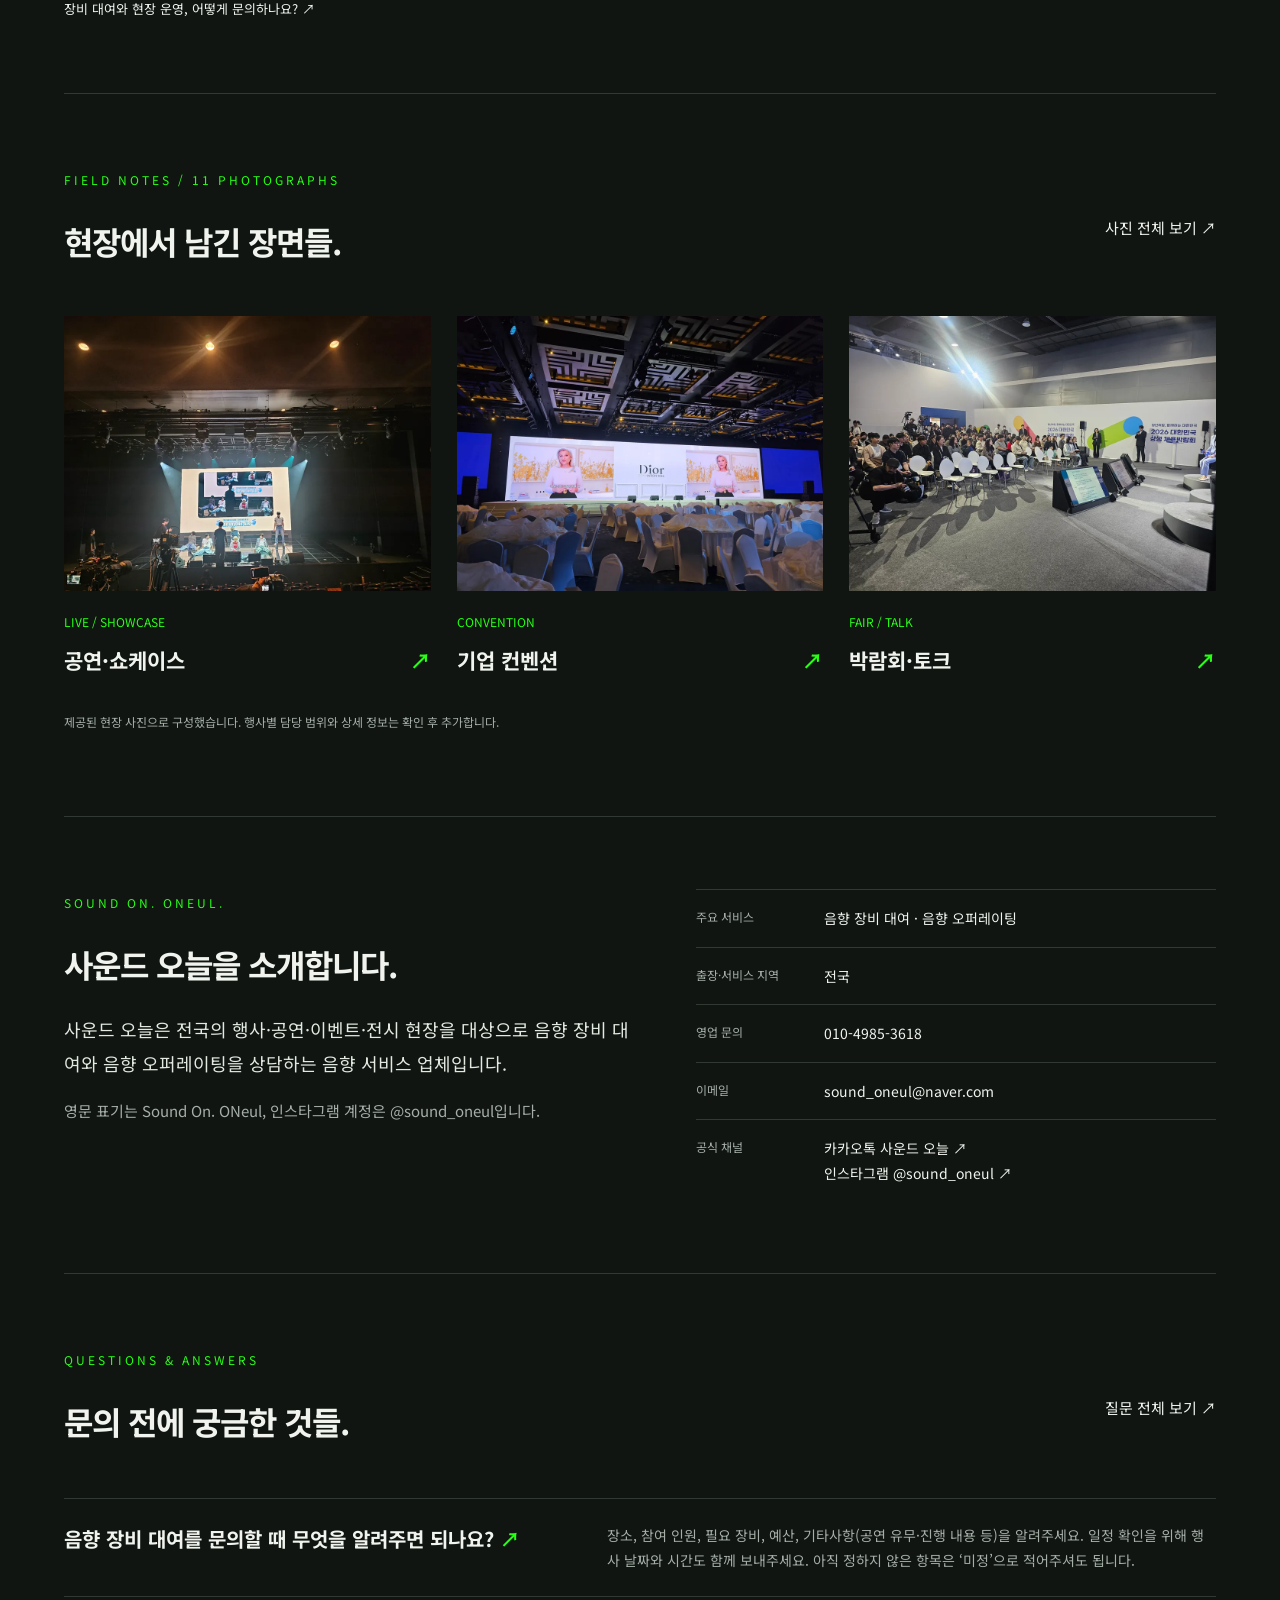
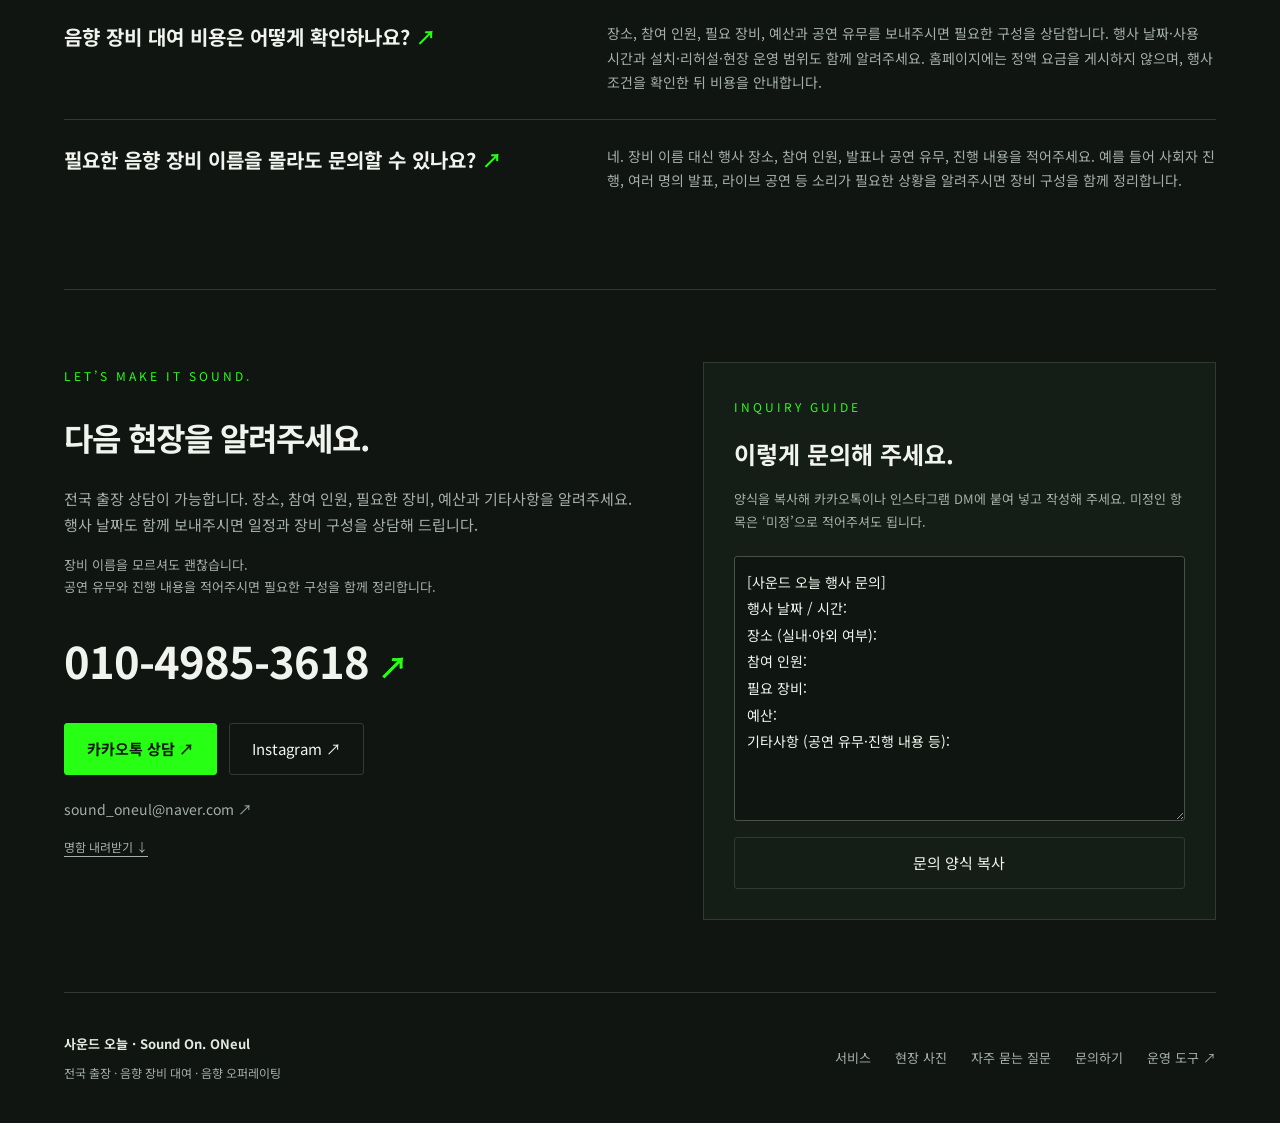
==== commit e226bcc5: "Sync nationwide service content and FAQs" ====
--- a/site/index.html
+++ b/site/index.html
@@ -14,27 +14,27 @@
 
 
 
-<link rel="icon" href="assets/oneul-profile-original.png" type="image/png"><link rel="stylesheet" href="style.css?v=20261021-search">
-<title>음향 장비 대여·행사 음향 운영 | 사운드 오늘</title><meta name="description" content="사운드 오늘의 음향 장비 대여·공연·기업행사 현장 운영 안내. 장소, 참여 인원, 필요 장비, 예산과 공연 유무를 알려주시면 상담을 시작합니다. 010-4985-3618"><meta name="robots" content="noindex,nofollow"><link rel="canonical" href="https://soundoneul.com/"><meta property="og:url" content="https://soundoneul.com/"><meta property="og:type" content="website"><meta property="og:site_name" content="사운드 오늘"><meta property="og:locale" content="ko_KR"><meta property="og:title" content="사운드 오늘 | 오늘의 무대, 소리로 완성하다."><meta property="og:description" content="사운드 오늘의 음향 장비 대여·공연·기업행사 현장 운영 안내. 장소, 참여 인원, 필요 장비, 예산과 공연 유무를 알려주시면 상담을 시작합니다. 010-4985-3618"><meta property="og:image" content="https://kkwon91.github.io/sound-oneul-demo/site/assets/oneul-share-20261021.png"><meta property="og:image:secure_url" content="https://kkwon91.github.io/sound-oneul-demo/site/assets/oneul-share-20261021.png"><meta property="og:image:type" content="image/png"><meta property="og:image:width" content="1734"><meta property="og:image:height" content="907"><meta property="og:image:alt" content="사운드 오늘 로고와 공연 현장. 오늘의 무대, 소리로 완성하다."><meta name="twitter:card" content="summary_large_image"><meta name="twitter:title" content="사운드 오늘 | 오늘의 무대, 소리로 완성하다."><meta name="twitter:description" content="사운드 오늘의 음향 장비 대여·공연·기업행사 현장 운영 안내. 장소, 참여 인원, 필요 장비, 예산과 공연 유무를 알려주시면 상담을 시작합니다. 010-4985-3618"><meta name="twitter:image" content="https://kkwon91.github.io/sound-oneul-demo/site/assets/oneul-share-20261021.png"><meta name="theme-color" content="#101512"><link rel="preconnect" href="https://fonts.googleapis.com"><link rel="preconnect" href="https://fonts.gstatic.com" crossorigin></head><body>
+<link rel="icon" href="assets/oneul-profile-original.png" type="image/png"><link rel="stylesheet" href="style.css?v=20261021-services">
+<title>음향 오퍼레이팅·행사음향·공연음향 | 사운드 오늘</title><meta name="description" content="전국 출장 사운드 오늘. 음향 오퍼레이팅, 행사음향·공연음향·이벤트음향·전시음향과 장비 대여를 상담합니다. 장소·참여 인원·필요 장비·예산·공연 유무를 알려주세요. 010-4985-3618"><meta name="robots" content="noindex,nofollow"><link rel="canonical" href="https://soundoneul.com/"><meta property="og:url" content="https://soundoneul.com/"><meta property="og:type" content="website"><meta property="og:site_name" content="사운드 오늘"><meta property="og:locale" content="ko_KR"><meta property="og:title" content="사운드 오늘 | 오늘의 무대, 소리로 완성하다."><meta property="og:description" content="전국 출장 사운드 오늘. 음향 오퍼레이팅, 행사음향·공연음향·이벤트음향·전시음향과 장비 대여를 상담합니다. 장소·참여 인원·필요 장비·예산·공연 유무를 알려주세요. 010-4985-3618"><meta property="og:image" content="https://kkwon91.github.io/sound-oneul-demo/site/assets/oneul-share-20261021.png"><meta property="og:image:secure_url" content="https://kkwon91.github.io/sound-oneul-demo/site/assets/oneul-share-20261021.png"><meta property="og:image:type" content="image/png"><meta property="og:image:width" content="1734"><meta property="og:image:height" content="907"><meta property="og:image:alt" content="사운드 오늘 로고와 공연 현장. 오늘의 무대, 소리로 완성하다."><meta name="twitter:card" content="summary_large_image"><meta name="twitter:title" content="사운드 오늘 | 오늘의 무대, 소리로 완성하다."><meta name="twitter:description" content="전국 출장 사운드 오늘. 음향 오퍼레이팅, 행사음향·공연음향·이벤트음향·전시음향과 장비 대여를 상담합니다. 장소·참여 인원·필요 장비·예산·공연 유무를 알려주세요. 010-4985-3618"><meta name="twitter:image" content="https://kkwon91.github.io/sound-oneul-demo/site/assets/oneul-share-20261021.png"><meta name="theme-color" content="#101512"><link rel="preconnect" href="https://fonts.googleapis.com"><link rel="preconnect" href="https://fonts.gstatic.com" crossorigin></head><body>
 <a class="skip-link" href="#main">본문으로 건너뛰기</a><div class="notice">사운드 오늘 홈페이지 · 데모</div>
 <header><a class="brand" href="index.html" aria-label="사운드 오늘 홈"><span class="brand-mark" aria-hidden="true"></span></a><nav aria-label="주 메뉴"><a href="#service">서비스</a><a href="references.html">현장 사진</a><a href="faq.html">자주 묻는 질문</a><a href="#contact">문의하기 ↗</a></nav></header>
 <main id="main">
-<section class="hero"><div><span class="eyebrow">SOUND ON. ONEUL.</span><h1>오늘의 무대,<br>소리로 완성하다.</h1><p class="hero-description"><strong>사운드 오늘은 음향 장비 대여와 행사 현장 음향 운영을 함께합니다.</strong><br>공연·기업행사·컨벤션·박람회에 필요한 장비와 운영 범위를 상담해 주세요.</p><div class="row"><a class="button primary" href="#contact">행사 문의하기 ↗</a><a class="button" href="references.html">현장 둘러보기</a></div><div class="hero-note"><span class="signal-dot"></span> 음향 장비 대여 · 공연 · 행사 현장 운영</div></div><figure class="hero-visual"><img src="assets/stage-960.webp" srcset="assets/stage-480.webp 480w, assets/stage-960.webp 960w, assets/stage-1600.webp 1600w" sizes="(max-width: 720px) 90vw, (max-width: 1280px) 45vw, 560px" alt="공연장 무대와 객석 뒤 현장 음향 콘솔" width="4000" height="3000" fetchpriority="high"><figcaption><span>BEHIND THE SOUND</span><span>무대를 준비하는 자리에서.</span></figcaption></figure></section>
-<section id="service"><span class="eyebrow">WHAT WE DO</span><h2>음향 장비부터 현장 운영까지.</h2><div class="grid thirds service-grid"><article id="rental"><span class="tag">01 / RENTAL</span><h3>음향 장비 대여</h3><p>장소, 참여 인원, 필요한 장비와 예산에 맞춰 음향 장비 구성을 상담합니다. 장비명을 모르면 공연 유무와 진행 내용을 알려주세요.</p></article><article id="live-sound"><span class="tag">02 / LIVE SOUND</span><h3>행사 현장 음향 운영</h3><p>공연·기업행사·컨벤션·박람회 등 행사 성격에 맞춰 설치, 리허설, 본 행사와 철수에 필요한 운영 범위를 협의합니다.</p></article><article id="preparation"><span class="tag">03 / PREPARATION</span><h3>행사 사전 준비</h3><p>행사 날짜와 시간, 실내·야외 여부, 출연 구성과 진행 순서를 바탕으로 필요한 장비와 현장 일정을 함께 확인합니다.</p></article></div><a class="text-link service-link" href="faq.html#crew-scope">장비 대여와 현장 운영, 어떻게 문의하나요? ↗</a></section>
+<section class="hero"><div><span class="eyebrow">SOUND ON. ONEUL.</span><h1>오늘의 무대,<br>소리로 완성하다.</h1><p class="hero-description"><strong>사운드 오늘은 음향 장비 대여와 음향 오퍼레이팅을 함께합니다.</strong><br>전국의 행사·공연·이벤트·전시에 필요한 장비와 현장 운영을 상담해 주세요.</p><div class="row"><a class="button primary" href="#contact">행사 문의하기 ↗</a><a class="button" href="references.html">현장 둘러보기</a></div><div class="hero-note"><span class="signal-dot"></span> 전국 출장 · 행사 · 공연 · 이벤트 · 전시 음향</div></div><figure class="hero-visual"><img src="assets/stage-960.webp" srcset="assets/stage-480.webp 480w, assets/stage-960.webp 960w, assets/stage-1600.webp 1600w" sizes="(max-width: 720px) 90vw, (max-width: 1280px) 45vw, 560px" alt="공연장 무대와 객석 뒤 현장 음향 콘솔" width="4000" height="3000" fetchpriority="high"><figcaption><span>BEHIND THE SOUND</span><span>무대를 준비하는 자리에서.</span></figcaption></figure></section>
+<section id="service"><span class="eyebrow">WHAT WE DO</span><h2>음향 장비부터 오퍼레이팅까지.</h2><p id="preparation">발표, 라이브 공연, 브랜드 이벤트, 전시 부스처럼 소리가 필요한 상황을 알려주세요.<br>설치·리허설·본 행사·철수 중 필요한 범위를 함께 확인합니다.</p><div class="grid thirds service-grid"><article id="rental"><span class="tag">01 / RENTAL</span><h3>음향 장비 대여</h3><p>장소, 참여 인원, 필요한 장비와 예산에 맞춰 음향 장비 구성을 상담합니다. 장비명을 모르면 공연 유무와 진행 내용을 알려주세요.</p><a class="service-faq-link" href="faq.html#inquiry-checklist">음향 장비 대여 문의 안내 ↗</a></article><article id="live-sound"><span class="tag">02 / OPERATING</span><h3>음향 오퍼레이팅</h3><p>음향 오퍼레이팅은 진행 순서에 맞춰 마이크·음악·영상 소리를 조정하는 현장 운영입니다. 필요한 인력과 리허설·본 행사 운영 범위를 함께 협의합니다.</p><a class="service-faq-link" href="faq.html#sound-operating">음향 오퍼레이팅 문의 안내 ↗</a></article><article id="event-sound"><span class="tag">03 / CORPORATE EVENTS</span><h3>행사음향</h3><p>발표·축사·사회자 진행이 있는 기업행사와 컨벤션의 음향을 준비합니다. 발표자 수, 객석 배치와 영상 재생 여부를 바탕으로 장비와 운영 구성을 상담합니다.</p><a class="service-faq-link" href="faq.html#event-sound-checklist">행사음향 문의 안내 ↗</a></article><article id="performance-sound"><span class="tag">04 / LIVE PERFORMANCE</span><h3>공연음향</h3><p>보컬·악기 구성과 무대 진행에 맞춰 공연 소리를 준비하고 운영합니다. 출연팀 구성, 무대 배치와 리허설 일정을 먼저 확인합니다.</p><a class="service-faq-link" href="faq.html#live-performance">공연음향 문의 안내 ↗</a></article><article id="promotion-sound"><span class="tag">05 / BRAND EVENTS</span><h3>이벤트음향</h3><p>브랜드 행사·쇼케이스·프로모션 등 프로그램 전환이 있는 현장의 음향을 상담합니다. 진행 순서, 배경음악과 마이크 사용 계획을 알려주세요.</p><a class="service-faq-link" href="faq.html#event-promotion-sound">이벤트음향 문의 안내 ↗</a></article><article id="exhibition-sound"><span class="tag">06 / EXHIBITIONS</span><h3>전시음향</h3><p>전시회·박람회 부스와 발표 공간의 안내·시연·토크를 위한 음향을 상담합니다. 부스 크기와 배치, 운영 시간과 주최 측 음향 사용 기준을 함께 확인합니다.</p><a class="service-faq-link" href="faq.html#exhibition-sound-checklist">전시음향 문의 안내 ↗</a></article></div><a class="text-link service-link" href="faq.html#crew-scope">장비 대여와 현장 운영, 어떻게 문의하나요? ↗</a></section>
 <section><div class="row spread"><div><span class="eyebrow">FIELD NOTES / 11 PHOTOGRAPHS</span><h2>현장에서 남긴 장면들.</h2></div><a class="text-link" href="references.html">사진 전체 보기 ↗</a></div><div class="grid thirds featured-grid">
 <a class="feature" href="references.html#gallery"><img class="photo" src="assets/field-11-960.webp" srcset="assets/field-11-480.webp 480w, assets/field-11-960.webp 960w, assets/field-11-1600.webp 1600w" sizes="(max-width: 720px) 90vw, (max-width: 1280px) 45vw, 560px" alt="쇼케이스 리허설 무대" loading="lazy" width="4000" height="3000"><span class="tag">LIVE / SHOWCASE</span><h3>공연·쇼케이스 <span>↗</span></h3></a>
 <a class="feature" href="references.html#gallery"><img class="photo" src="assets/convention-960.webp" srcset="assets/convention-480.webp 480w, assets/convention-960.webp 960w, assets/convention-1600.webp 1600w" sizes="(max-width: 720px) 90vw, (max-width: 1280px) 45vw, 560px" alt="대형 컨벤션 홀의 무대 전경" loading="lazy" width="4000" height="3000"><span class="tag">CONVENTION</span><h3>기업 컨벤션 <span>↗</span></h3></a>
 <a class="feature" href="references.html#gallery"><img class="photo" src="assets/field-2-960.webp" srcset="assets/field-2-480.webp 480w, assets/field-2-960.webp 960w, assets/field-2-1600.webp 1600w" sizes="(max-width: 720px) 90vw, (max-width: 1280px) 45vw, 560px" alt="채용박람회 메인 무대와 관객" loading="lazy" width="4000" height="3000"><span class="tag">FAIR / TALK</span><h3>박람회·토크 <span>↗</span></h3></a>
 </div><p class="archive-note">제공된 현장 사진으로 구성했습니다. 행사별 담당 범위와 상세 정보는 확인 후 추가합니다.</p></section>
-<section class="company-section" id="about" aria-labelledby="about-title"><div><span class="eyebrow">SOUND ON. ONEUL.</span><h2 id="about-title">사운드 오늘을 소개합니다.</h2><p class="company-summary">사운드 오늘은 음향 장비 대여와 공연·기업행사·컨벤션·박람회 현장 음향 운영을 상담하는 음향 서비스 업체입니다.</p><p>영문 표기는 Sound On. ONeul, 인스타그램 계정은 @sound_oneul입니다.</p></div><dl class="company-facts"><div><dt>주요 서비스</dt><dd>음향 장비 대여 · 행사 현장 음향 운영</dd></div><div><dt>영업 문의</dt><dd><a href="tel:01049853618">010-4985-3618</a></dd></div><div><dt>이메일</dt><dd><a href="mailto:sound_oneul@naver.com">sound_oneul@naver.com</a></dd></div><div><dt>공식 채널</dt><dd><a href="https://pf.kakao.com/_dgxemX" target="_blank" rel="noopener">카카오톡 사운드 오늘 ↗</a><br><a href="https://www.instagram.com/sound_oneul/" target="_blank" rel="noopener">인스타그램 @sound_oneul ↗</a></dd></div></dl></section>
+<section class="company-section" id="about" aria-labelledby="about-title"><div><span class="eyebrow">SOUND ON. ONEUL.</span><h2 id="about-title">사운드 오늘을 소개합니다.</h2><p class="company-summary">사운드 오늘은 전국의 행사·공연·이벤트·전시 현장을 대상으로 음향 장비 대여와 음향 오퍼레이팅을 상담하는 음향 서비스 업체입니다.</p><p>영문 표기는 Sound On. ONeul, 인스타그램 계정은 @sound_oneul입니다.</p></div><dl class="company-facts"><div><dt>주요 서비스</dt><dd>음향 장비 대여 · 음향 오퍼레이팅</dd></div><div><dt>출장·서비스 지역</dt><dd>전국</dd></div><div><dt>영업 문의</dt><dd><a href="tel:01049853618">010-4985-3618</a></dd></div><div><dt>이메일</dt><dd><a href="mailto:sound_oneul@naver.com">sound_oneul@naver.com</a></dd></div><div><dt>공식 채널</dt><dd><a href="https://pf.kakao.com/_dgxemX" target="_blank" rel="noopener">카카오톡 사운드 오늘 ↗</a><br><a href="https://www.instagram.com/sound_oneul/" target="_blank" rel="noopener">인스타그램 @sound_oneul ↗</a></dd></div></dl></section>
 <section class="faq-preview" id="questions"><div class="row spread"><div><span class="eyebrow">QUESTIONS & ANSWERS</span><h2>문의 전에 궁금한 것들.</h2></div><a class="text-link" href="faq.html">질문 전체 보기 ↗</a></div><div class="faq-teasers"><article class="faq-teaser"><h3><a href="faq.html#inquiry-checklist">음향 장비 대여를 문의할 때 무엇을 알려주면 되나요? <span aria-hidden="true">↗</span></a></h3><p>장소, 참여 인원, 필요 장비, 예산, 기타사항(공연 유무·진행 내용 등)을 알려주세요. 일정 확인을 위해 행사 날짜와 시간도 함께 보내주세요. 아직 정하지 않은 항목은 ‘미정’으로 적어주셔도 됩니다.</p></article>
 <article class="faq-teaser"><h3><a href="faq.html#rental-cost">음향 장비 대여 비용은 어떻게 확인하나요? <span aria-hidden="true">↗</span></a></h3><p>장소, 참여 인원, 필요 장비, 예산과 공연 유무를 보내주시면 필요한 구성을 상담합니다. 행사 날짜·사용 시간과 설치·리허설·현장 운영 범위도 함께 알려주세요. 홈페이지에는 정액 요금을 게시하지 않으며, 행사 조건을 확인한 뒤 비용을 안내합니다.</p></article>
 <article class="faq-teaser"><h3><a href="faq.html#equipment-help">필요한 음향 장비 이름을 몰라도 문의할 수 있나요? <span aria-hidden="true">↗</span></a></h3><p>네. 장비 이름 대신 행사 장소, 참여 인원, 발표나 공연 유무, 진행 내용을 적어주세요. 예를 들어 사회자 진행, 여러 명의 발표, 라이브 공연 등 소리가 필요한 상황을 알려주시면 장비 구성을 함께 정리합니다.</p></article></div></section>
-<section id="contact" class="contact-section"><div><span class="eyebrow">LET’S MAKE IT SOUND.</span><h2>다음 현장을 알려주세요.</h2><p>장소, 참여 인원, 필요한 장비, 예산과 기타사항을 알려주세요.<br>행사 날짜도 함께 보내주시면 일정과 장비 구성을 상담해 드립니다.</p><p class="inquiry-help">장비 이름을 모르셔도 괜찮습니다.<br>공연 유무와 진행 내용을 적어주시면 필요한 구성을 함께 정리합니다.</p><a class="contact-phone" href="tel:01049853618">010-4985-3618 <span>↗</span></a><div class="row"><a class="button primary" href="https://pf.kakao.com/_dgxemX/chat" target="_blank" rel="noopener">카카오톡 상담 ↗</a><a class="button" href="https://www.instagram.com/sound_oneul/" target="_blank" rel="noopener">Instagram ↗</a></div><a class="contact-email" href="mailto:sound_oneul@naver.com">sound_oneul@naver.com ↗</a><a class="contact-card-link" href="assets/oneul-business-card.jpg" download>명함 내려받기 ↓</a></div><aside class="inquiry-card" aria-labelledby="inquiry-heading"><span class="eyebrow">INQUIRY GUIDE</span><h3 id="inquiry-heading">이렇게 문의해 주세요.</h3><p id="inquiry-help">양식을 복사해 카카오톡이나 인스타그램 DM에 붙여 넣고 작성해 주세요. 미정인 항목은 ‘미정’으로 적어주셔도 됩니다.</p><label class="sr-only" for="inquiry-template">행사 문의 양식</label><textarea id="inquiry-template" readonly rows="9" aria-describedby="inquiry-help">[사운드 오늘 행사 문의]
+<section id="contact" class="contact-section"><div><span class="eyebrow">LET’S MAKE IT SOUND.</span><h2>다음 현장을 알려주세요.</h2><p>전국 출장 상담이 가능합니다. 장소, 참여 인원, 필요한 장비, 예산과 기타사항을 알려주세요.<br>행사 날짜도 함께 보내주시면 일정과 장비 구성을 상담해 드립니다.</p><p class="inquiry-help">장비 이름을 모르셔도 괜찮습니다.<br>공연 유무와 진행 내용을 적어주시면 필요한 구성을 함께 정리합니다.</p><a class="contact-phone" href="tel:01049853618">010-4985-3618 <span>↗</span></a><div class="row"><a class="button primary" href="https://pf.kakao.com/_dgxemX/chat" target="_blank" rel="noopener">카카오톡 상담 ↗</a><a class="button" href="https://www.instagram.com/sound_oneul/" target="_blank" rel="noopener">Instagram ↗</a></div><a class="contact-email" href="mailto:sound_oneul@naver.com">sound_oneul@naver.com ↗</a><a class="contact-card-link" href="assets/oneul-business-card.jpg" download>명함 내려받기 ↓</a></div><aside class="inquiry-card" aria-labelledby="inquiry-heading"><span class="eyebrow">INQUIRY GUIDE</span><h3 id="inquiry-heading">이렇게 문의해 주세요.</h3><p id="inquiry-help">양식을 복사해 카카오톡이나 인스타그램 DM에 붙여 넣고 작성해 주세요. 미정인 항목은 ‘미정’으로 적어주셔도 됩니다.</p><label class="sr-only" for="inquiry-template">행사 문의 양식</label><textarea id="inquiry-template" readonly rows="9" aria-describedby="inquiry-help">[사운드 오늘 행사 문의]
 행사 날짜 / 시간:
 장소 (실내·야외 여부):
 참여 인원:
 필요 장비:
 예산:
 기타사항 (공연 유무·진행 내용 등):</textarea><button class="button" id="copy-inquiry" type="button" hidden>문의 양식 복사</button><p id="inquiry-status" role="status" aria-live="polite"></p></aside></section>
-</main><footer><div><strong>사운드 오늘 · Sound On. ONeul</strong><p>음향 장비 대여 · 행사 현장 음향 운영</p></div><nav aria-label="하단 메뉴"><a href="index.html#service">서비스</a><a href="references.html">현장 사진</a><a href="faq.html">자주 묻는 질문</a><a href="index.html#contact">문의하기</a><a href="operations.html">운영 도구 ↗</a></nav></footer><script src="inquiry.js?v=20261021"></script></body></html>
+</main><footer><div><strong>사운드 오늘 · Sound On. ONeul</strong><p>전국 출장 · 음향 장비 대여 · 음향 오퍼레이팅</p></div><nav aria-label="하단 메뉴"><a href="index.html#service">서비스</a><a href="references.html">현장 사진</a><a href="faq.html">자주 묻는 질문</a><a href="index.html#contact">문의하기</a><a href="operations.html">운영 도구 ↗</a></nav></footer><script src="inquiry.js?v=20261021"></script></body></html>
--- a/site/style.css
+++ b/site/style.css
@@ -34,3 +34,7 @@
 .breadcrumbs{padding:26px 0 0;font-size:12px;color:var(--muted);gap:12px}.breadcrumbs a:hover{color:var(--green)}.faq-intro{padding-top:36px}.faq-layout{display:grid;grid-template-columns:280px minmax(0,1fr);gap:64px;padding:50px 0}.faq-toc{display:flex;flex-direction:column;align-items:stretch;gap:0;position:sticky;top:24px;align-self:start}.faq-toc strong{color:var(--green);font-size:12px;letter-spacing:1px;padding-bottom:14px}.faq-toc a{display:block;padding:11px 0;border-bottom:1px solid var(--line);font-size:13px;line-height:1.6;color:var(--muted)}.faq-toc a:hover{color:#fff}.faq-answer{padding:32px 0;border-bottom:1px solid var(--line);scroll-margin-top:30px}.faq-answer:first-child{padding-top:0}.faq-answer h2{font-size:25px;margin-top:0}.faq-answer p{font-size:16px;line-height:1.95;color:#c3cec5}.answer-link{font-size:11px;color:var(--muted);text-decoration:underline;text-underline-offset:4px}.faq-contact h2{max-width:750px}nav a[aria-current=page]{color:var(--green)}footer strong{font-size:13px;color:#e2e9e0}footer p{margin:6px 0 0;font-size:12px}
 @media(max-width:960px){.company-section{gap:32px}.faq-layout{grid-template-columns:225px minmax(0,1fr);gap:36px}}
 @media(max-width:720px){header nav{width:100%;justify-content:space-between;gap:10px}.company-section,.faq-teaser,.faq-layout{grid-template-columns:1fr;gap:24px}.company-facts>div{grid-template-columns:90px 1fr;gap:14px}.faq-layout{padding:32px 0}.faq-toc{position:static}.faq-answer h2{font-size:22px}.faq-answer p{font-size:15px}.faq-teaser h3{font-size:19px}.faq-teaser{gap:12px}.company-summary{font-size:16px}.page-intro h1{font-size:clamp(32px,8vw,44px)}footer nav{gap:14px;font-size:12px}}
+
+/* Service-specific questions remain linked to the same visible FAQ answers. */
+.service-faq-link{display:inline-block;font-size:12px;color:var(--green);margin-top:8px;text-underline-offset:4px}.service-faq-link:hover{text-decoration:underline}.faq-toc{max-height:calc(100dvh - 48px);overflow-y:auto;padding-right:10px}.service-grid article{display:flex;flex-direction:column;align-items:flex-start}.service-grid article h3{margin-bottom:0}.service-grid article .service-faq-link{margin-top:auto;padding-top:8px}
+@media(max-width:720px){.faq-toc{max-height:none;overflow:visible;padding-right:0}}
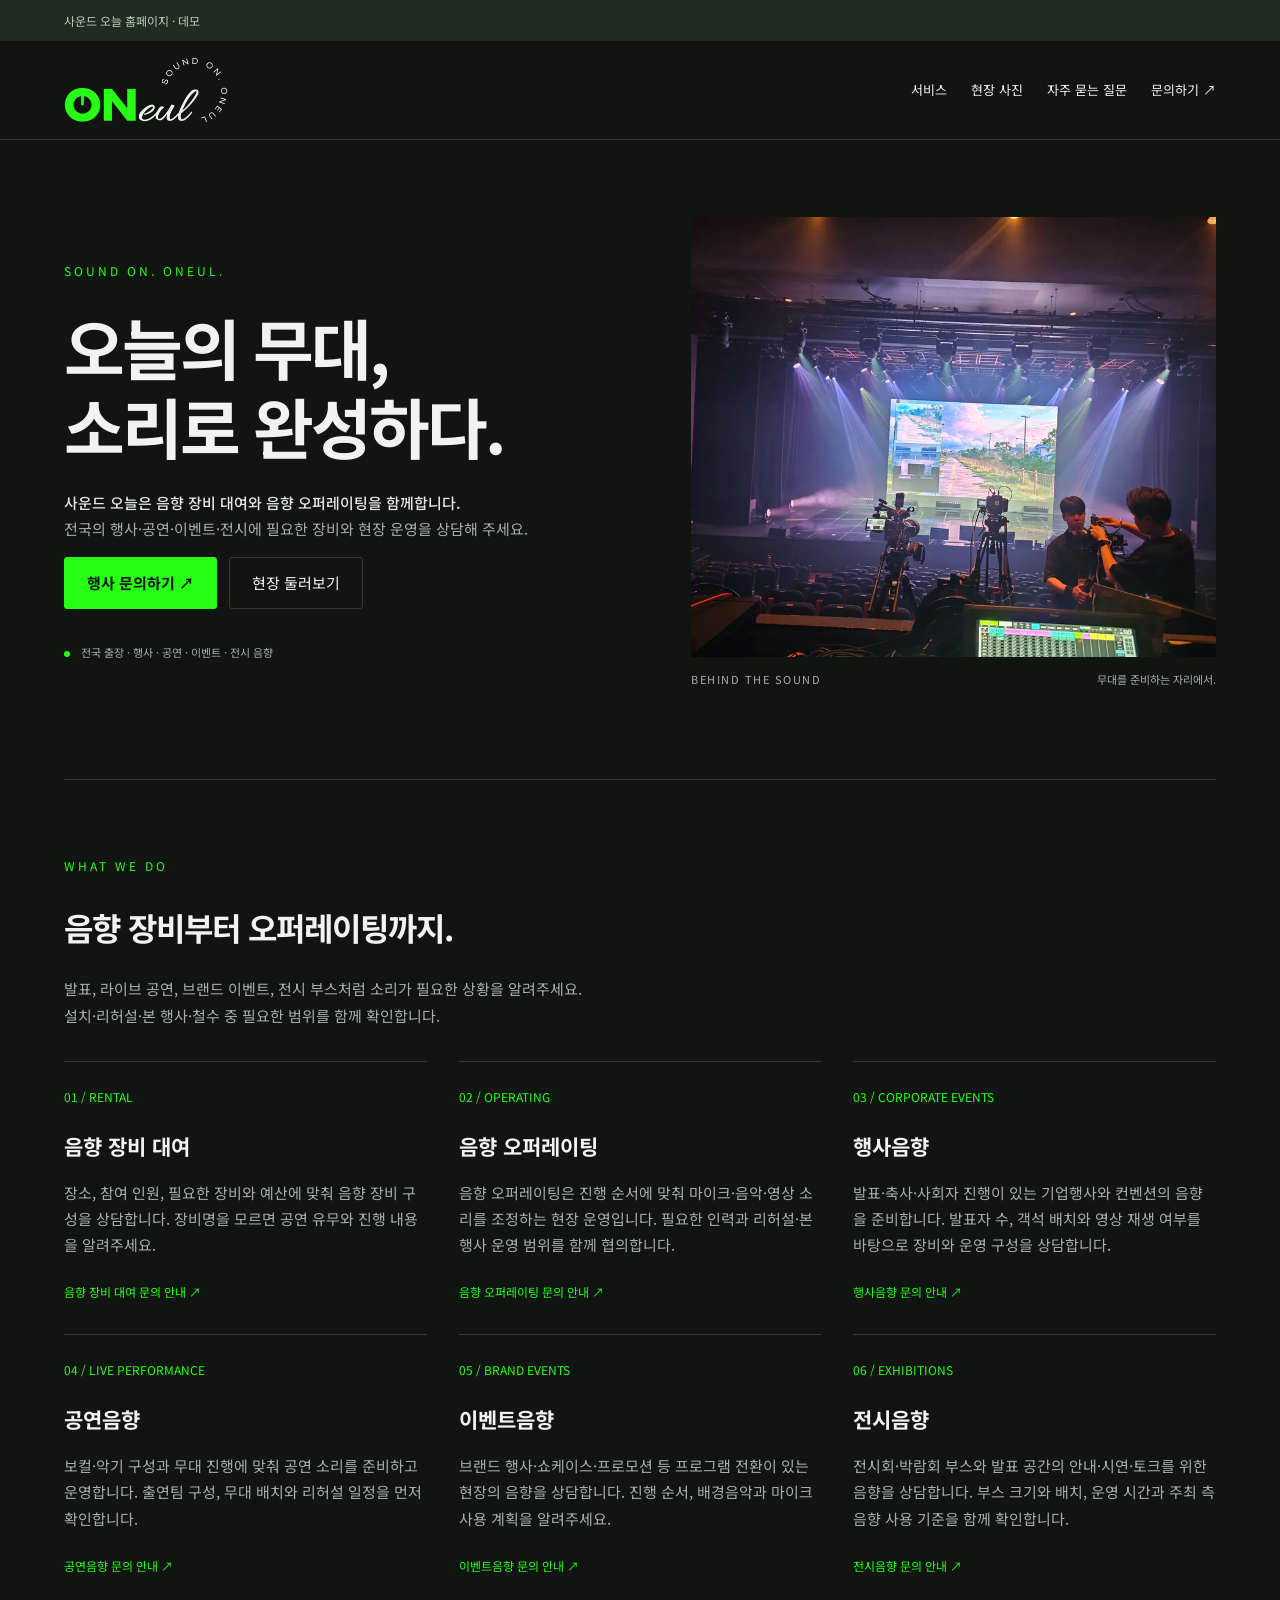
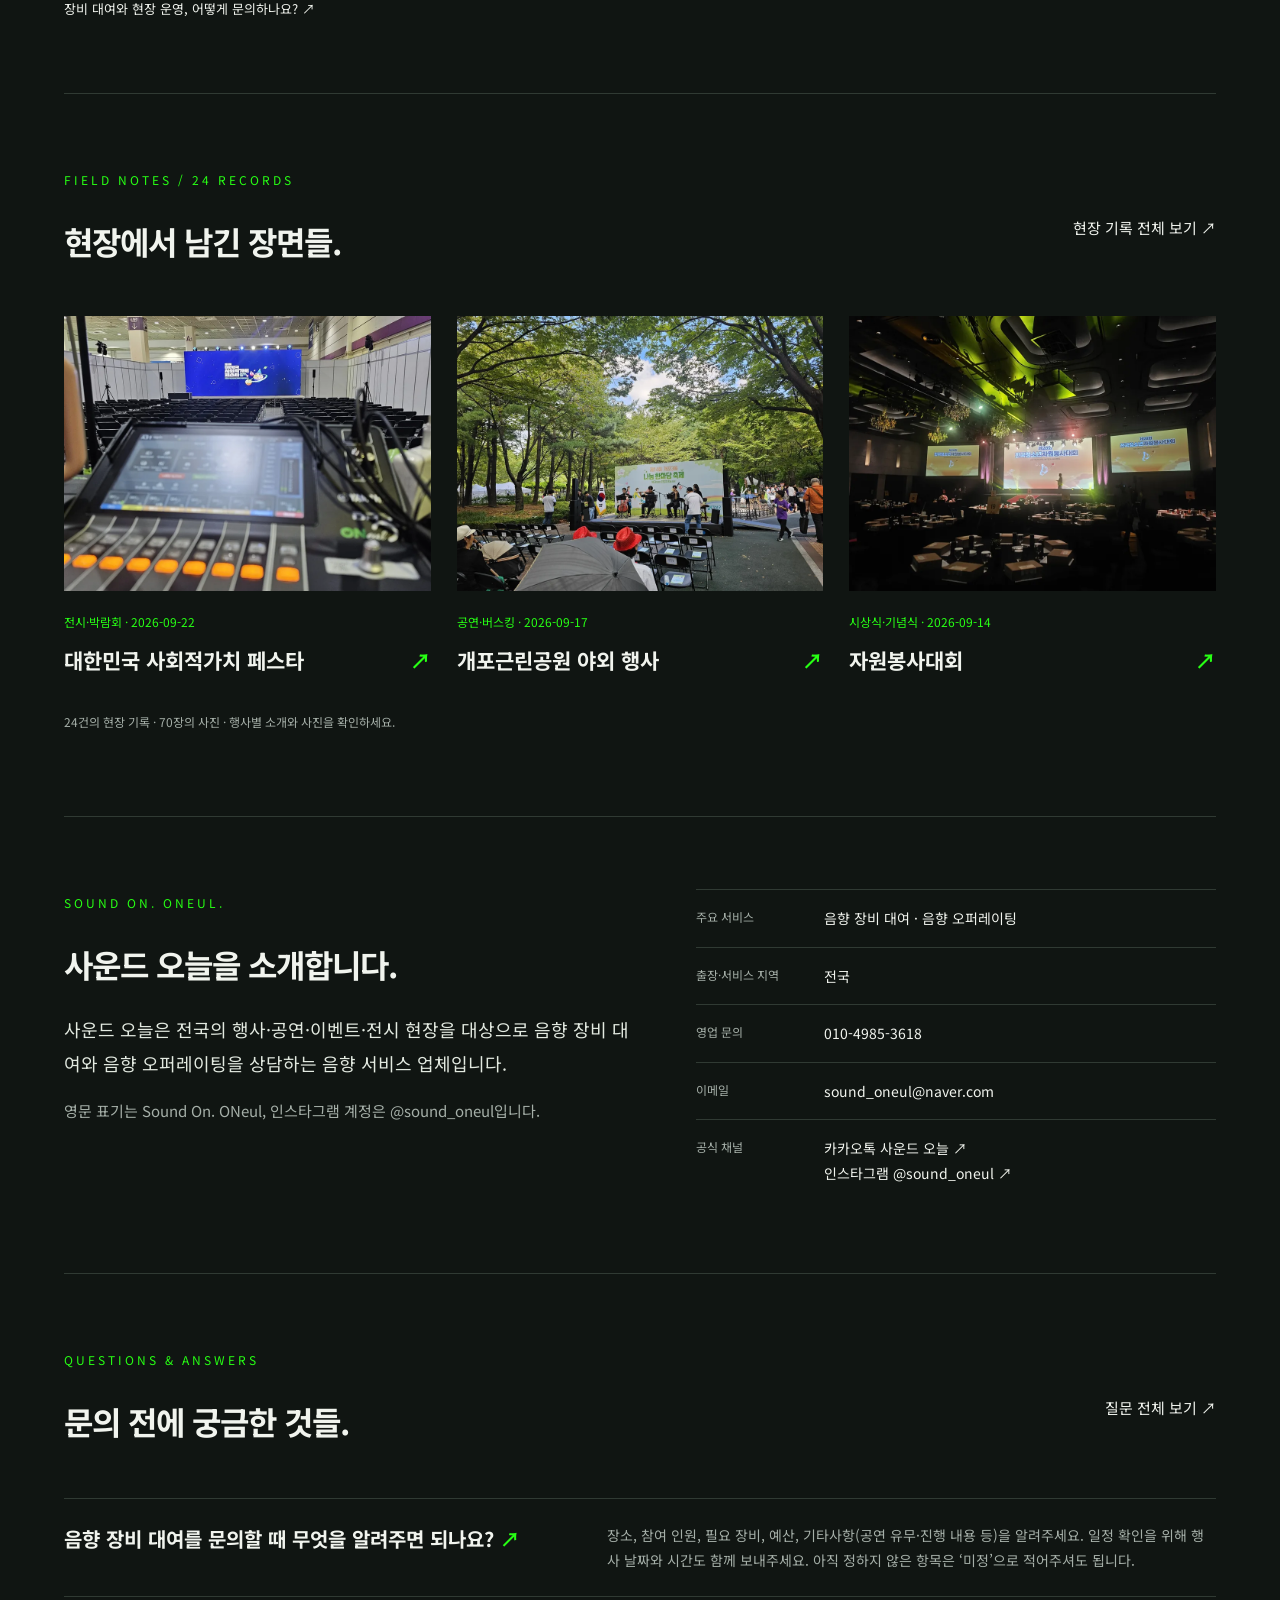
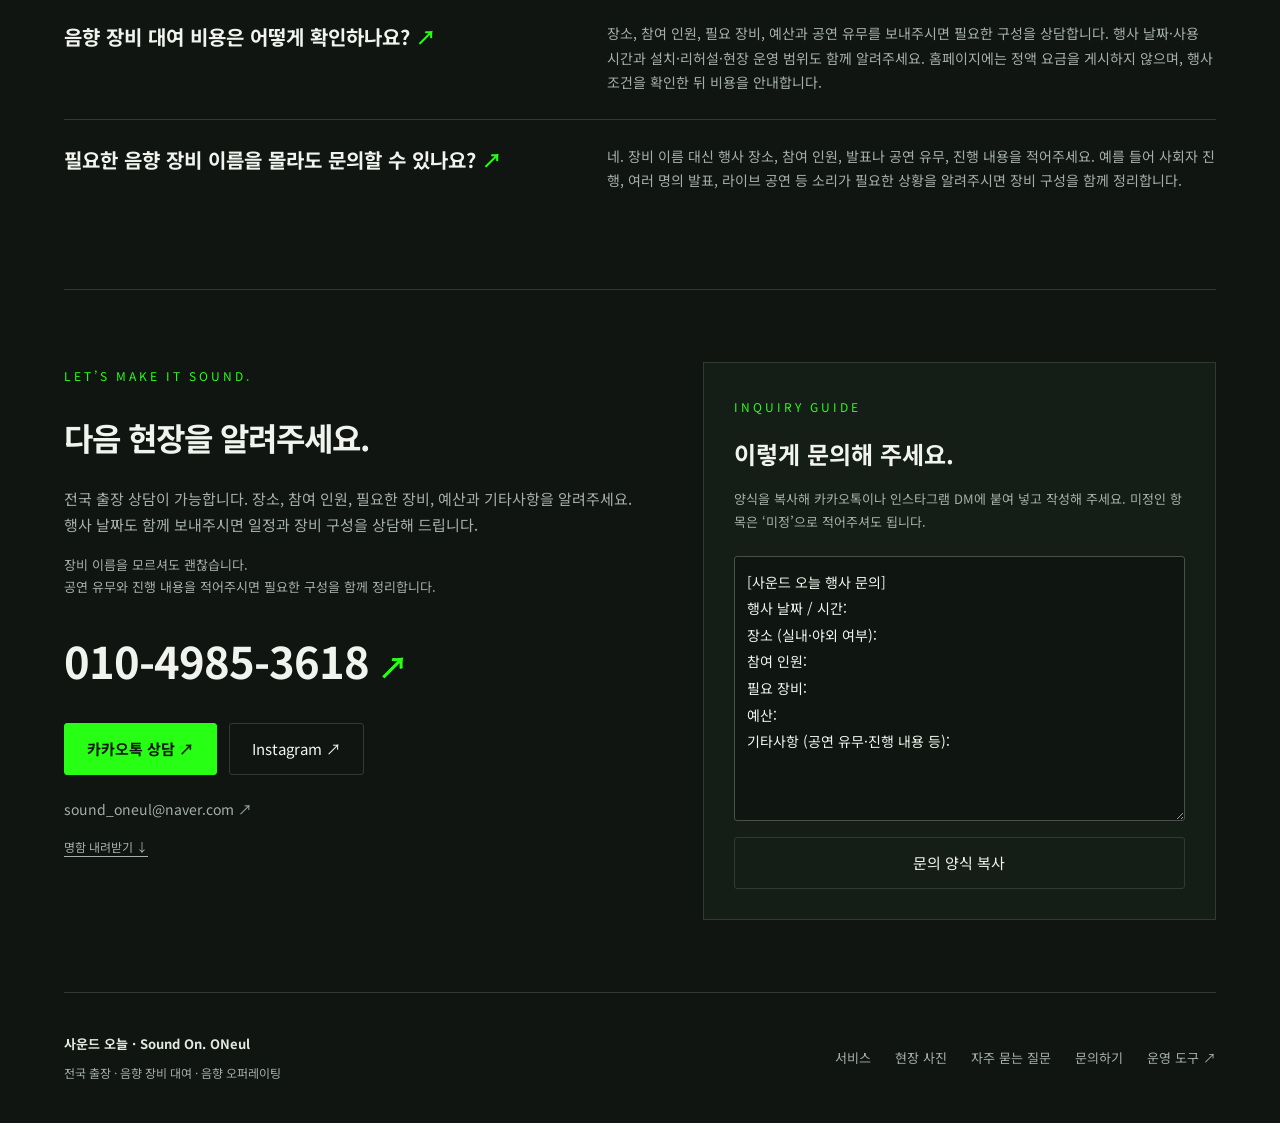
==== commit 3b575ef3: "Sync event archive and published Instagram links" ====
--- a/site/index.html
+++ b/site/index.html
@@ -14,18 +14,14 @@
 
 
 
-<link rel="icon" href="assets/oneul-profile-original.png" type="image/png"><link rel="stylesheet" href="style.css?v=20261021-services">
+<link rel="icon" href="assets/oneul-profile-original.png" type="image/png"><link rel="stylesheet" href="style.css?v=20261021-archive">
 <title>음향 오퍼레이팅·행사음향·공연음향 | 사운드 오늘</title><meta name="description" content="전국 출장 사운드 오늘. 음향 오퍼레이팅, 행사음향·공연음향·이벤트음향·전시음향과 장비 대여를 상담합니다. 장소·참여 인원·필요 장비·예산·공연 유무를 알려주세요. 010-4985-3618"><meta name="robots" content="noindex,nofollow"><link rel="canonical" href="https://soundoneul.com/"><meta property="og:url" content="https://soundoneul.com/"><meta property="og:type" content="website"><meta property="og:site_name" content="사운드 오늘"><meta property="og:locale" content="ko_KR"><meta property="og:title" content="사운드 오늘 | 오늘의 무대, 소리로 완성하다."><meta property="og:description" content="전국 출장 사운드 오늘. 음향 오퍼레이팅, 행사음향·공연음향·이벤트음향·전시음향과 장비 대여를 상담합니다. 장소·참여 인원·필요 장비·예산·공연 유무를 알려주세요. 010-4985-3618"><meta property="og:image" content="https://kkwon91.github.io/sound-oneul-demo/site/assets/oneul-share-20261021.png"><meta property="og:image:secure_url" content="https://kkwon91.github.io/sound-oneul-demo/site/assets/oneul-share-20261021.png"><meta property="og:image:type" content="image/png"><meta property="og:image:width" content="1734"><meta property="og:image:height" content="907"><meta property="og:image:alt" content="사운드 오늘 로고와 공연 현장. 오늘의 무대, 소리로 완성하다."><meta name="twitter:card" content="summary_large_image"><meta name="twitter:title" content="사운드 오늘 | 오늘의 무대, 소리로 완성하다."><meta name="twitter:description" content="전국 출장 사운드 오늘. 음향 오퍼레이팅, 행사음향·공연음향·이벤트음향·전시음향과 장비 대여를 상담합니다. 장소·참여 인원·필요 장비·예산·공연 유무를 알려주세요. 010-4985-3618"><meta name="twitter:image" content="https://kkwon91.github.io/sound-oneul-demo/site/assets/oneul-share-20261021.png"><meta name="theme-color" content="#101512"><link rel="preconnect" href="https://fonts.googleapis.com"><link rel="preconnect" href="https://fonts.gstatic.com" crossorigin></head><body>
 <a class="skip-link" href="#main">본문으로 건너뛰기</a><div class="notice">사운드 오늘 홈페이지 · 데모</div>
 <header><a class="brand" href="index.html" aria-label="사운드 오늘 홈"><span class="brand-mark" aria-hidden="true"></span></a><nav aria-label="주 메뉴"><a href="#service">서비스</a><a href="references.html">현장 사진</a><a href="faq.html">자주 묻는 질문</a><a href="#contact">문의하기 ↗</a></nav></header>
 <main id="main">
 <section class="hero"><div><span class="eyebrow">SOUND ON. ONEUL.</span><h1>오늘의 무대,<br>소리로 완성하다.</h1><p class="hero-description"><strong>사운드 오늘은 음향 장비 대여와 음향 오퍼레이팅을 함께합니다.</strong><br>전국의 행사·공연·이벤트·전시에 필요한 장비와 현장 운영을 상담해 주세요.</p><div class="row"><a class="button primary" href="#contact">행사 문의하기 ↗</a><a class="button" href="references.html">현장 둘러보기</a></div><div class="hero-note"><span class="signal-dot"></span> 전국 출장 · 행사 · 공연 · 이벤트 · 전시 음향</div></div><figure class="hero-visual"><img src="assets/stage-960.webp" srcset="assets/stage-480.webp 480w, assets/stage-960.webp 960w, assets/stage-1600.webp 1600w" sizes="(max-width: 720px) 90vw, (max-width: 1280px) 45vw, 560px" alt="공연장 무대와 객석 뒤 현장 음향 콘솔" width="4000" height="3000" fetchpriority="high"><figcaption><span>BEHIND THE SOUND</span><span>무대를 준비하는 자리에서.</span></figcaption></figure></section>
 <section id="service"><span class="eyebrow">WHAT WE DO</span><h2>음향 장비부터 오퍼레이팅까지.</h2><p id="preparation">발표, 라이브 공연, 브랜드 이벤트, 전시 부스처럼 소리가 필요한 상황을 알려주세요.<br>설치·리허설·본 행사·철수 중 필요한 범위를 함께 확인합니다.</p><div class="grid thirds service-grid"><article id="rental"><span class="tag">01 / RENTAL</span><h3>음향 장비 대여</h3><p>장소, 참여 인원, 필요한 장비와 예산에 맞춰 음향 장비 구성을 상담합니다. 장비명을 모르면 공연 유무와 진행 내용을 알려주세요.</p><a class="service-faq-link" href="faq.html#inquiry-checklist">음향 장비 대여 문의 안내 ↗</a></article><article id="live-sound"><span class="tag">02 / OPERATING</span><h3>음향 오퍼레이팅</h3><p>음향 오퍼레이팅은 진행 순서에 맞춰 마이크·음악·영상 소리를 조정하는 현장 운영입니다. 필요한 인력과 리허설·본 행사 운영 범위를 함께 협의합니다.</p><a class="service-faq-link" href="faq.html#sound-operating">음향 오퍼레이팅 문의 안내 ↗</a></article><article id="event-sound"><span class="tag">03 / CORPORATE EVENTS</span><h3>행사음향</h3><p>발표·축사·사회자 진행이 있는 기업행사와 컨벤션의 음향을 준비합니다. 발표자 수, 객석 배치와 영상 재생 여부를 바탕으로 장비와 운영 구성을 상담합니다.</p><a class="service-faq-link" href="faq.html#event-sound-checklist">행사음향 문의 안내 ↗</a></article><article id="performance-sound"><span class="tag">04 / LIVE PERFORMANCE</span><h3>공연음향</h3><p>보컬·악기 구성과 무대 진행에 맞춰 공연 소리를 준비하고 운영합니다. 출연팀 구성, 무대 배치와 리허설 일정을 먼저 확인합니다.</p><a class="service-faq-link" href="faq.html#live-performance">공연음향 문의 안내 ↗</a></article><article id="promotion-sound"><span class="tag">05 / BRAND EVENTS</span><h3>이벤트음향</h3><p>브랜드 행사·쇼케이스·프로모션 등 프로그램 전환이 있는 현장의 음향을 상담합니다. 진행 순서, 배경음악과 마이크 사용 계획을 알려주세요.</p><a class="service-faq-link" href="faq.html#event-promotion-sound">이벤트음향 문의 안내 ↗</a></article><article id="exhibition-sound"><span class="tag">06 / EXHIBITIONS</span><h3>전시음향</h3><p>전시회·박람회 부스와 발표 공간의 안내·시연·토크를 위한 음향을 상담합니다. 부스 크기와 배치, 운영 시간과 주최 측 음향 사용 기준을 함께 확인합니다.</p><a class="service-faq-link" href="faq.html#exhibition-sound-checklist">전시음향 문의 안내 ↗</a></article></div><a class="text-link service-link" href="faq.html#crew-scope">장비 대여와 현장 운영, 어떻게 문의하나요? ↗</a></section>
-<section><div class="row spread"><div><span class="eyebrow">FIELD NOTES / 11 PHOTOGRAPHS</span><h2>현장에서 남긴 장면들.</h2></div><a class="text-link" href="references.html">사진 전체 보기 ↗</a></div><div class="grid thirds featured-grid">
-<a class="feature" href="references.html#gallery"><img class="photo" src="assets/field-11-960.webp" srcset="assets/field-11-480.webp 480w, assets/field-11-960.webp 960w, assets/field-11-1600.webp 1600w" sizes="(max-width: 720px) 90vw, (max-width: 1280px) 45vw, 560px" alt="쇼케이스 리허설 무대" loading="lazy" width="4000" height="3000"><span class="tag">LIVE / SHOWCASE</span><h3>공연·쇼케이스 <span>↗</span></h3></a>
-<a class="feature" href="references.html#gallery"><img class="photo" src="assets/convention-960.webp" srcset="assets/convention-480.webp 480w, assets/convention-960.webp 960w, assets/convention-1600.webp 1600w" sizes="(max-width: 720px) 90vw, (max-width: 1280px) 45vw, 560px" alt="대형 컨벤션 홀의 무대 전경" loading="lazy" width="4000" height="3000"><span class="tag">CONVENTION</span><h3>기업 컨벤션 <span>↗</span></h3></a>
-<a class="feature" href="references.html#gallery"><img class="photo" src="assets/field-2-960.webp" srcset="assets/field-2-480.webp 480w, assets/field-2-960.webp 960w, assets/field-2-1600.webp 1600w" sizes="(max-width: 720px) 90vw, (max-width: 1280px) 45vw, 560px" alt="채용박람회 메인 무대와 관객" loading="lazy" width="4000" height="3000"><span class="tag">FAIR / TALK</span><h3>박람회·토크 <span>↗</span></h3></a>
-</div><p class="archive-note">제공된 현장 사진으로 구성했습니다. 행사별 담당 범위와 상세 정보는 확인 후 추가합니다.</p></section>
+<section><div class="row spread"><div><span class="eyebrow">FIELD NOTES / 24 RECORDS</span><h2>현장에서 남긴 장면들.</h2></div><a class="text-link" href="references.html">현장 기록 전체 보기 ↗</a></div><div class="grid thirds featured-grid"><a class="feature" href="references.html#2026-09-20-social-value"><img src="assets/events/2026-09-20-social-value-01-960.webp" srcset="assets/events/2026-09-20-social-value-01-480.webp 480w, assets/events/2026-09-20-social-value-01-960.webp 960w, assets/events/2026-09-20-social-value-01-1600.webp 1600w" sizes="(max-width: 720px) 90vw, (max-width: 1280px) 45vw, 560px" alt="대한민국 사회적가치 페스타 현장 사진 1 — 2026-09-20 촬영" width="1650" height="2200" loading="lazy" decoding="async" class="photo"><span class="tag">전시·박람회 · 2026-09-22</span><h3>대한민국 사회적가치 페스타 <span>↗</span></h3></a><a class="feature" href="references.html#2026-09-17-gaepo"><img src="assets/events/2026-09-17-gaepo-01-960.webp" srcset="assets/events/2026-09-17-gaepo-01-480.webp 480w, assets/events/2026-09-17-gaepo-01-960.webp 960w, assets/events/2026-09-17-gaepo-01-1600.webp 1600w" sizes="(max-width: 720px) 90vw, (max-width: 1280px) 45vw, 560px" alt="개포근린공원 야외 행사 현장 사진 1 — 2026-09-17 촬영" width="2200" height="1650" loading="lazy" decoding="async" class="photo"><span class="tag">공연·버스킹 · 2026-09-17</span><h3>개포근린공원 야외 행사 <span>↗</span></h3></a><a class="feature" href="references.html#2026-09-14-volunteer"><img src="assets/events/2026-09-14-volunteer-01-960.webp" srcset="assets/events/2026-09-14-volunteer-01-480.webp 480w, assets/events/2026-09-14-volunteer-01-960.webp 960w, assets/events/2026-09-14-volunteer-01-1600.webp 1600w" sizes="(max-width: 720px) 90vw, (max-width: 1280px) 45vw, 560px" alt="자원봉사대회 현장 사진 1 — 2026-09-14 촬영" width="2200" height="1650" loading="lazy" decoding="async" class="photo"><span class="tag">시상식·기념식 · 2026-09-14</span><h3>자원봉사대회 <span>↗</span></h3></a></div><p class="archive-note">24건의 현장 기록 · 70장의 사진 · 행사별 소개와 사진을 확인하세요.</p></section>
 <section class="company-section" id="about" aria-labelledby="about-title"><div><span class="eyebrow">SOUND ON. ONEUL.</span><h2 id="about-title">사운드 오늘을 소개합니다.</h2><p class="company-summary">사운드 오늘은 전국의 행사·공연·이벤트·전시 현장을 대상으로 음향 장비 대여와 음향 오퍼레이팅을 상담하는 음향 서비스 업체입니다.</p><p>영문 표기는 Sound On. ONeul, 인스타그램 계정은 @sound_oneul입니다.</p></div><dl class="company-facts"><div><dt>주요 서비스</dt><dd>음향 장비 대여 · 음향 오퍼레이팅</dd></div><div><dt>출장·서비스 지역</dt><dd>전국</dd></div><div><dt>영업 문의</dt><dd><a href="tel:01049853618">010-4985-3618</a></dd></div><div><dt>이메일</dt><dd><a href="mailto:sound_oneul@naver.com">sound_oneul@naver.com</a></dd></div><div><dt>공식 채널</dt><dd><a href="https://pf.kakao.com/_dgxemX" target="_blank" rel="noopener">카카오톡 사운드 오늘 ↗</a><br><a href="https://www.instagram.com/sound_oneul/" target="_blank" rel="noopener">인스타그램 @sound_oneul ↗</a></dd></div></dl></section>
 <section class="faq-preview" id="questions"><div class="row spread"><div><span class="eyebrow">QUESTIONS & ANSWERS</span><h2>문의 전에 궁금한 것들.</h2></div><a class="text-link" href="faq.html">질문 전체 보기 ↗</a></div><div class="faq-teasers"><article class="faq-teaser"><h3><a href="faq.html#inquiry-checklist">음향 장비 대여를 문의할 때 무엇을 알려주면 되나요? <span aria-hidden="true">↗</span></a></h3><p>장소, 참여 인원, 필요 장비, 예산, 기타사항(공연 유무·진행 내용 등)을 알려주세요. 일정 확인을 위해 행사 날짜와 시간도 함께 보내주세요. 아직 정하지 않은 항목은 ‘미정’으로 적어주셔도 됩니다.</p></article>
 <article class="faq-teaser"><h3><a href="faq.html#rental-cost">음향 장비 대여 비용은 어떻게 확인하나요? <span aria-hidden="true">↗</span></a></h3><p>장소, 참여 인원, 필요 장비, 예산과 공연 유무를 보내주시면 필요한 구성을 상담합니다. 행사 날짜·사용 시간과 설치·리허설·현장 운영 범위도 함께 알려주세요. 홈페이지에는 정액 요금을 게시하지 않으며, 행사 조건을 확인한 뒤 비용을 안내합니다.</p></article>
--- a/site/style.css
+++ b/site/style.css
@@ -38,3 +38,4 @@
 /* Service-specific questions remain linked to the same visible FAQ answers. */
 .service-faq-link{display:inline-block;font-size:12px;color:var(--green);margin-top:8px;text-underline-offset:4px}.service-faq-link:hover{text-decoration:underline}.faq-toc{max-height:calc(100dvh - 48px);overflow-y:auto;padding-right:10px}.service-grid article{display:flex;flex-direction:column;align-items:flex-start}.service-grid article h3{margin-bottom:0}.service-grid article .service-faq-link{margin-top:auto;padding-top:8px}
 @media(max-width:720px){.faq-toc{max-height:none;overflow:visible;padding-right:0}}
+.record-grid{gap:40px 28px}.record-card{min-width:0;border:1px solid #303b34;background:#171e19;scroll-margin-top:120px;overflow:hidden}.record-cover{position:relative;display:block;overflow:hidden}.record-cover img{display:block;width:100%;height:auto;aspect-ratio:4/3;object-fit:cover;transition:transform .3s}.record-cover:hover img{transform:scale(1.025)}.record-photo-count{position:absolute;right:16px;bottom:16px;background:#101512e6;padding:8px 12px;font-size:11px;letter-spacing:.08em;color:#fff}.record-copy{padding:26px}.record-meta{display:flex;flex-wrap:wrap;align-items:center;gap:8px 16px;font-size:11px;color:#acb8b0}.record-meta .tag{margin:0}.record-copy h3{font-size:clamp(20px,2vw,27px);line-height:1.4;margin:18px 0 10px;word-break:keep-all}.record-copy h3 a{text-decoration:none;color:inherit}.record-copy p{line-height:1.85;color:#c3ccc6;font-size:14px}.record-copy .record-location{color:#27ff14;font-size:12px;margin:0 0 12px}.record-album{margin-top:24px;border-top:1px solid #354039;padding-top:18px}.record-album summary{cursor:pointer;font-size:13px;font-weight:700}.record-thumbnails{display:grid;grid-template-columns:repeat(2,minmax(0,1fr));gap:10px;margin-top:18px}.record-thumbnails img{display:block;width:100%;height:auto;aspect-ratio:4/3;object-fit:cover}.record-instagram{display:inline-block;margin-top:18px;font-size:13px;color:#27ff14}.all-photos{border-top:1px solid #354039;border-bottom:1px solid #354039;padding:24px 0}.all-photos>summary{cursor:pointer;font-size:18px;font-weight:700}.all-photos .gallery-section{padding-bottom:24px}.record-card[hidden]{display:none}.record-cover:focus-visible,.record-thumbnails a:focus-visible{outline:3px solid #27ff14;outline-offset:-3px}@media(max-width:720px){.record-grid{gap:28px}.record-copy{padding:22px}.record-meta{font-size:10px}.record-copy h3{font-size:23px}.record-copy p{font-size:14px}.filters{flex-wrap:wrap}.record-photo-count{right:12px;bottom:12px}}
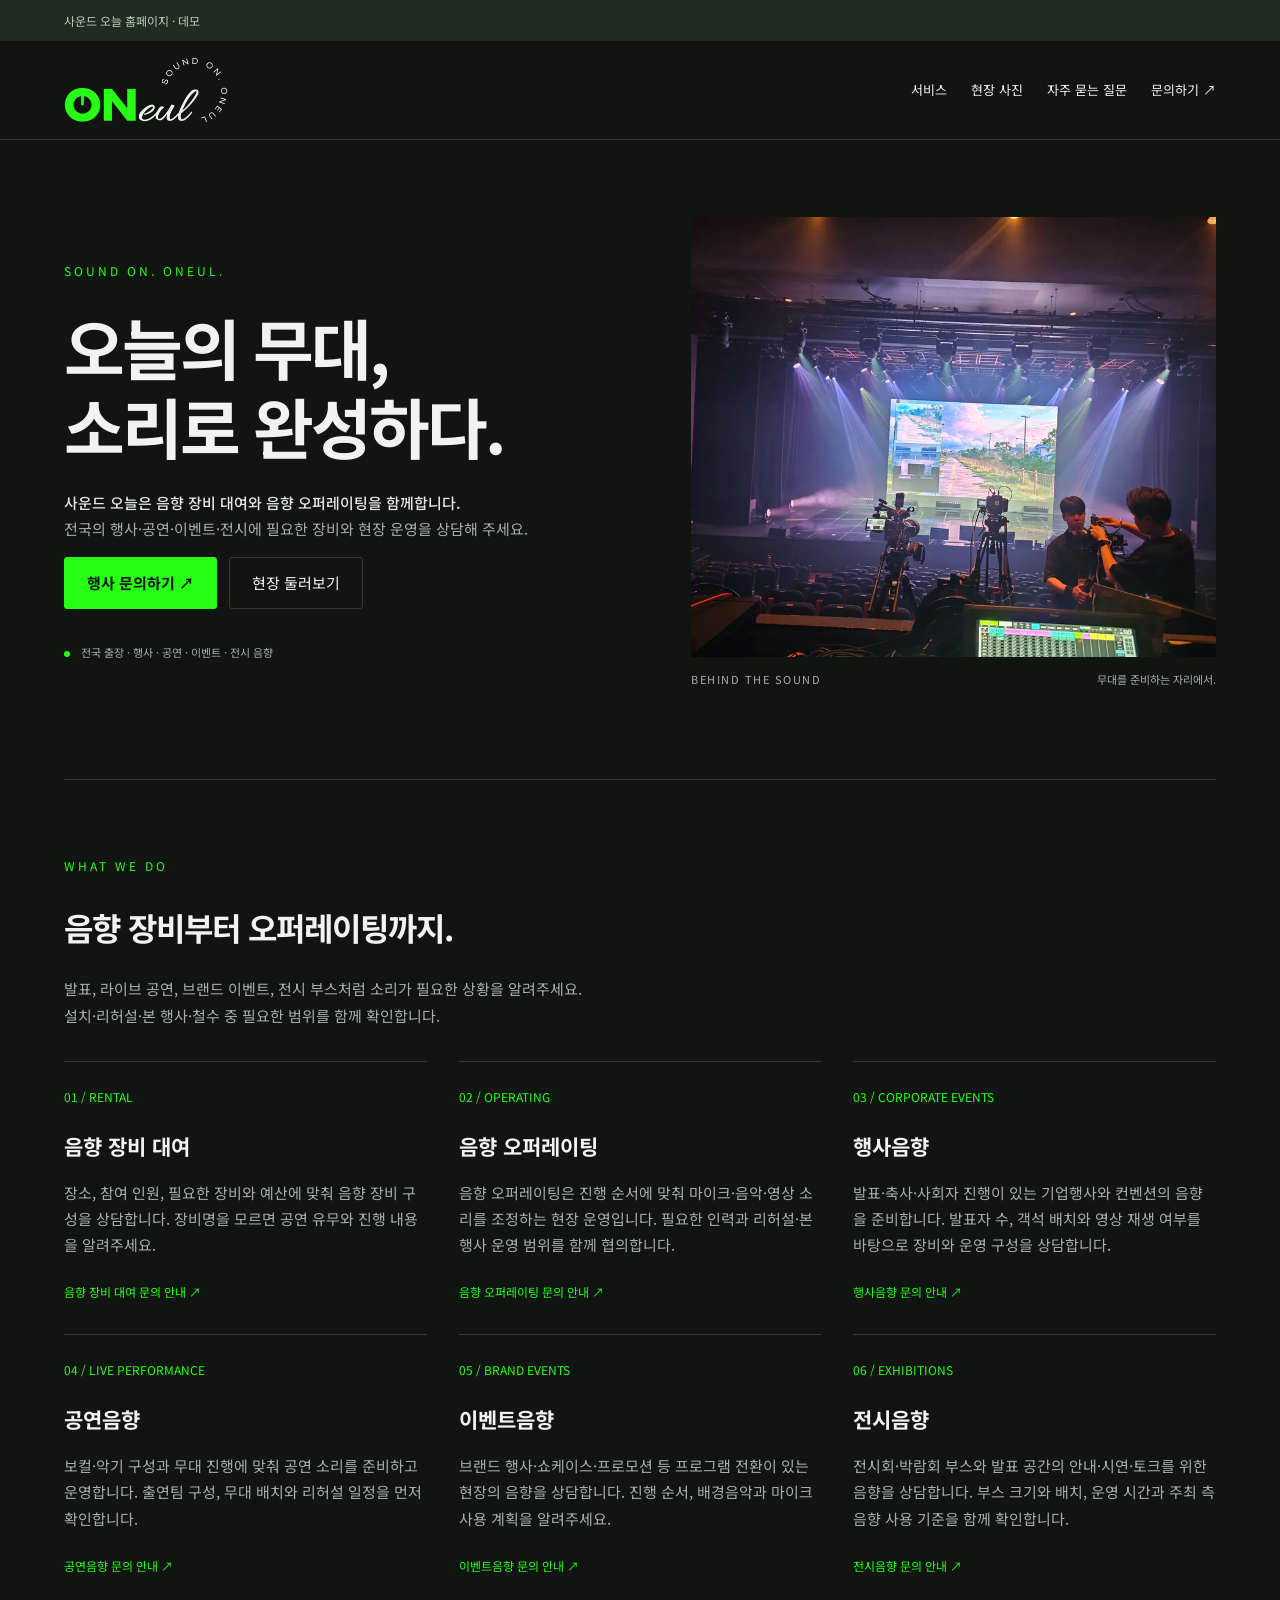
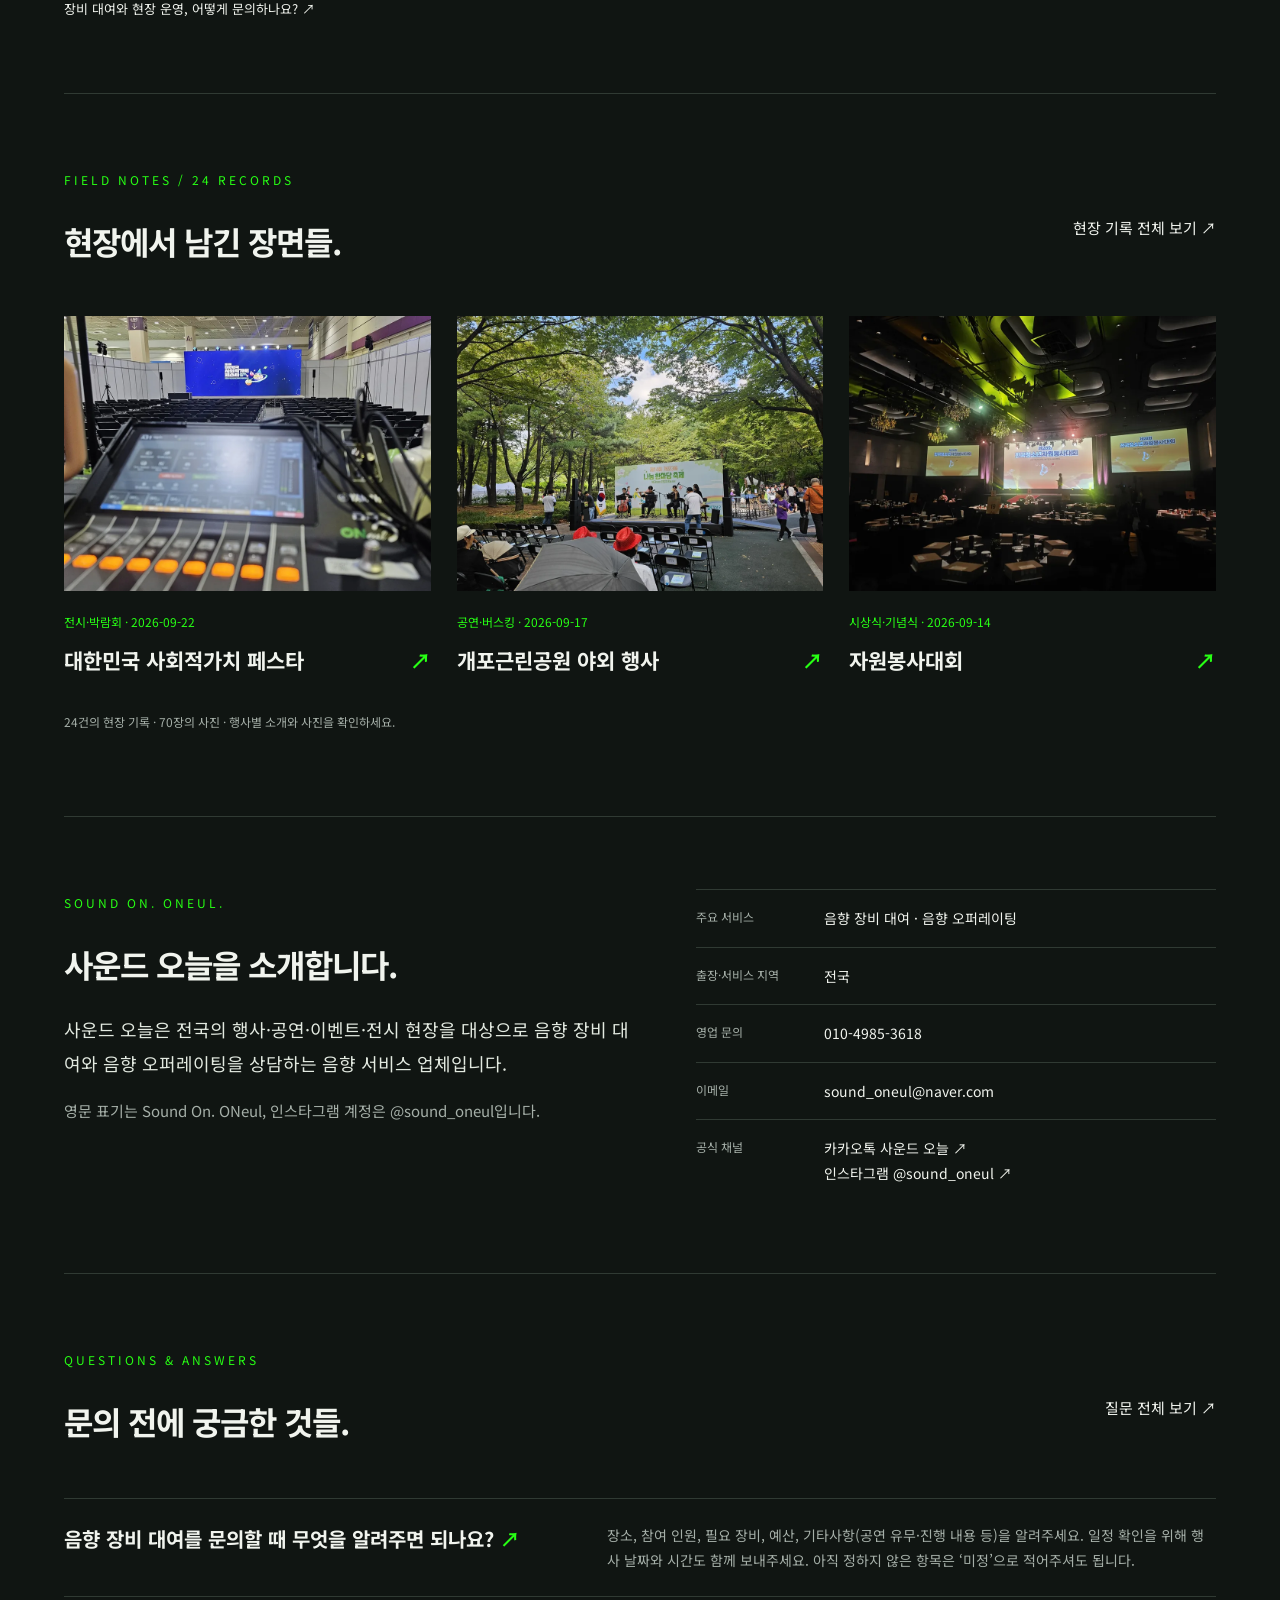
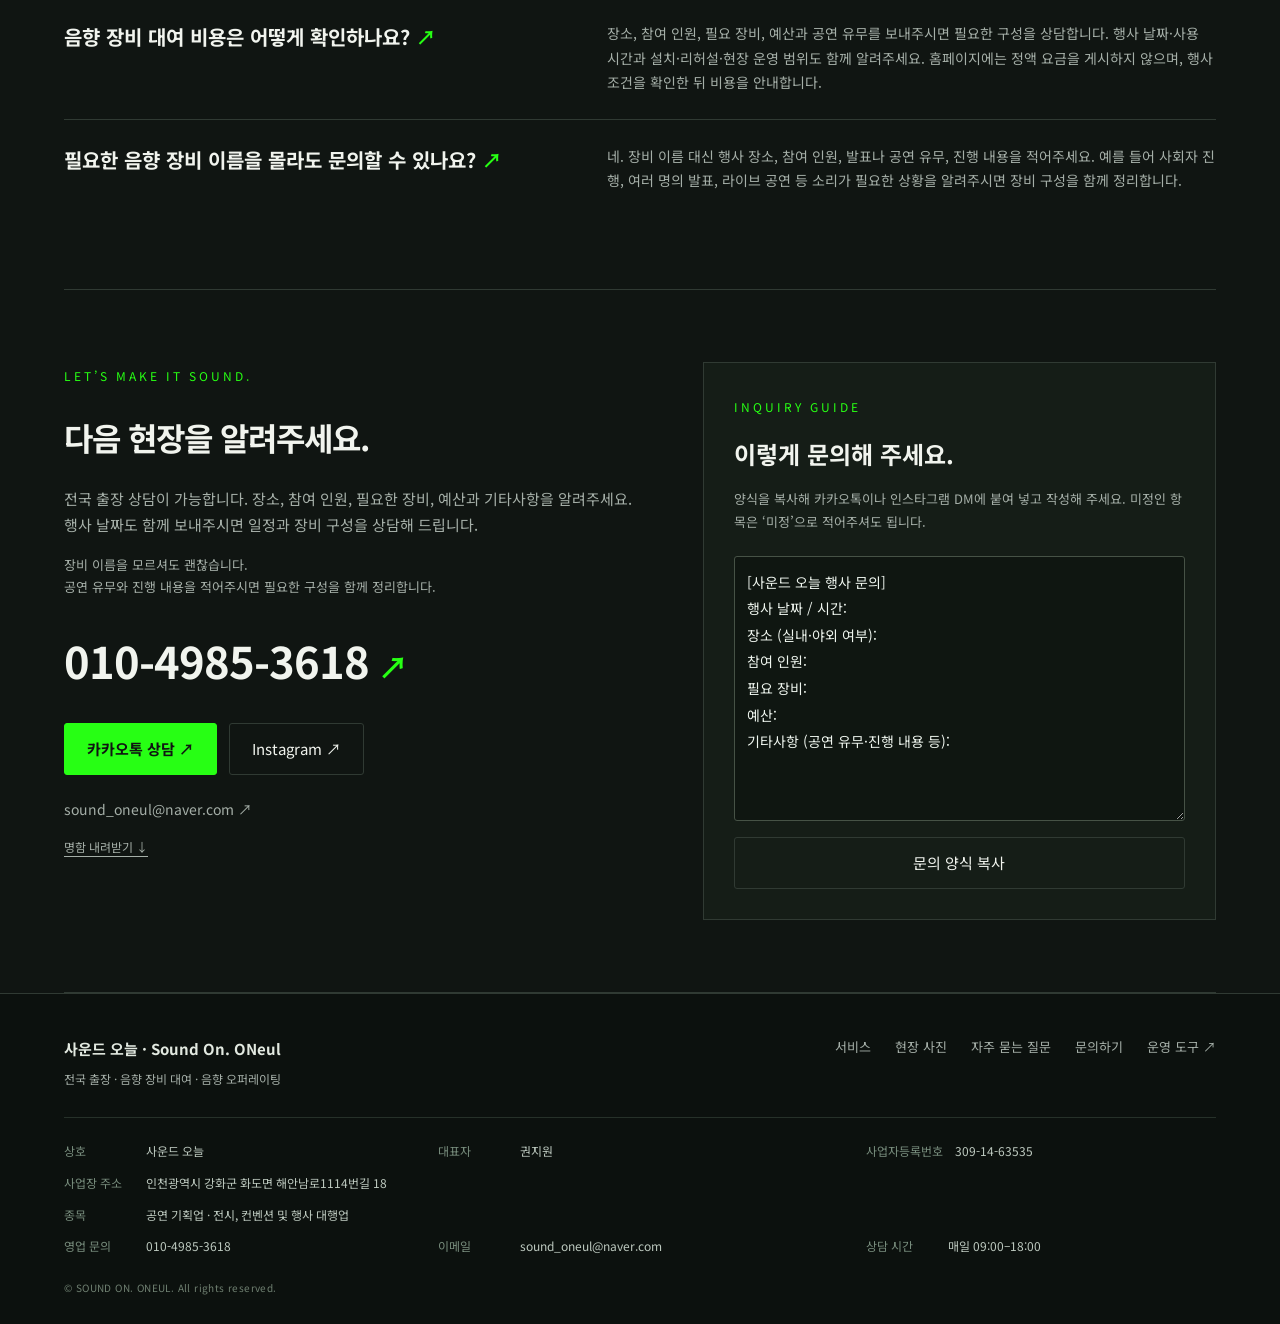
==== commit ac2e0b8b: "Add Sound Oneul business details to public site footer" ====
--- a/site/index.html
+++ b/site/index.html
@@ -14,7 +14,7 @@
 
 
 
-<link rel="icon" href="assets/oneul-profile-original.png" type="image/png"><link rel="stylesheet" href="style.css?v=20261021-archive">
+<link rel="icon" href="assets/oneul-profile-original.png" type="image/png"><link rel="stylesheet" href="style.css?v=20261021-business">
 <title>음향 오퍼레이팅·행사음향·공연음향 | 사운드 오늘</title><meta name="description" content="전국 출장 사운드 오늘. 음향 오퍼레이팅, 행사음향·공연음향·이벤트음향·전시음향과 장비 대여를 상담합니다. 장소·참여 인원·필요 장비·예산·공연 유무를 알려주세요. 010-4985-3618"><meta name="robots" content="noindex,nofollow"><link rel="canonical" href="https://soundoneul.com/"><meta property="og:url" content="https://soundoneul.com/"><meta property="og:type" content="website"><meta property="og:site_name" content="사운드 오늘"><meta property="og:locale" content="ko_KR"><meta property="og:title" content="사운드 오늘 | 오늘의 무대, 소리로 완성하다."><meta property="og:description" content="전국 출장 사운드 오늘. 음향 오퍼레이팅, 행사음향·공연음향·이벤트음향·전시음향과 장비 대여를 상담합니다. 장소·참여 인원·필요 장비·예산·공연 유무를 알려주세요. 010-4985-3618"><meta property="og:image" content="https://kkwon91.github.io/sound-oneul-demo/site/assets/oneul-share-20261021.png"><meta property="og:image:secure_url" content="https://kkwon91.github.io/sound-oneul-demo/site/assets/oneul-share-20261021.png"><meta property="og:image:type" content="image/png"><meta property="og:image:width" content="1734"><meta property="og:image:height" content="907"><meta property="og:image:alt" content="사운드 오늘 로고와 공연 현장. 오늘의 무대, 소리로 완성하다."><meta name="twitter:card" content="summary_large_image"><meta name="twitter:title" content="사운드 오늘 | 오늘의 무대, 소리로 완성하다."><meta name="twitter:description" content="전국 출장 사운드 오늘. 음향 오퍼레이팅, 행사음향·공연음향·이벤트음향·전시음향과 장비 대여를 상담합니다. 장소·참여 인원·필요 장비·예산·공연 유무를 알려주세요. 010-4985-3618"><meta name="twitter:image" content="https://kkwon91.github.io/sound-oneul-demo/site/assets/oneul-share-20261021.png"><meta name="theme-color" content="#101512"><link rel="preconnect" href="https://fonts.googleapis.com"><link rel="preconnect" href="https://fonts.gstatic.com" crossorigin></head><body>
 <a class="skip-link" href="#main">본문으로 건너뛰기</a><div class="notice">사운드 오늘 홈페이지 · 데모</div>
 <header><a class="brand" href="index.html" aria-label="사운드 오늘 홈"><span class="brand-mark" aria-hidden="true"></span></a><nav aria-label="주 메뉴"><a href="#service">서비스</a><a href="references.html">현장 사진</a><a href="faq.html">자주 묻는 질문</a><a href="#contact">문의하기 ↗</a></nav></header>
@@ -33,4 +33,4 @@
 필요 장비:
 예산:
 기타사항 (공연 유무·진행 내용 등):</textarea><button class="button" id="copy-inquiry" type="button" hidden>문의 양식 복사</button><p id="inquiry-status" role="status" aria-live="polite"></p></aside></section>
-</main><footer><div><strong>사운드 오늘 · Sound On. ONeul</strong><p>전국 출장 · 음향 장비 대여 · 음향 오퍼레이팅</p></div><nav aria-label="하단 메뉴"><a href="index.html#service">서비스</a><a href="references.html">현장 사진</a><a href="faq.html">자주 묻는 질문</a><a href="index.html#contact">문의하기</a><a href="operations.html">운영 도구 ↗</a></nav></footer><script src="inquiry.js?v=20261021"></script></body></html>
+</main><footer class="business-footer" id="business-info"><div class="footer-inner"><div class="footer-top"><div><strong>사운드 오늘 · Sound On. ONeul</strong><p>전국 출장 · 음향 장비 대여 · 음향 오퍼레이팅</p></div><nav aria-label="하단 메뉴"><a href="index.html#service">서비스</a><a href="references.html">현장 사진</a><a href="faq.html">자주 묻는 질문</a><a href="index.html#contact">문의하기</a><a href="operations.html">운영 도구 ↗</a></nav></div><dl class="footer-business" aria-label="사업자 정보"><div><dt>상호</dt><dd>사운드 오늘</dd></div><div><dt>대표자</dt><dd>권지원</dd></div><div><dt>사업자등록번호</dt><dd>309-14-63535</dd></div><div class="footer-wide"><dt>사업장 주소</dt><dd>인천광역시 강화군 화도면 해안남로1114번길 18</dd></div><div class="footer-wide"><dt>종목</dt><dd>공연 기획업 · 전시, 컨벤션 및 행사 대행업</dd></div><div><dt>영업 문의</dt><dd><a href="tel:01049853618">010-4985-3618</a></dd></div><div class="footer-email"><dt>이메일</dt><dd><a href="mailto:sound_oneul@naver.com">sound_oneul@naver.com</a></dd></div><div><dt>상담 시간</dt><dd>매일 09:00–18:00</dd></div></dl><p class="footer-copyright">© SOUND ON. ONEUL. All rights reserved.</p></div></footer><script src="inquiry.js?v=20261021"></script></body></html>
--- a/site/style.css
+++ b/site/style.css
@@ -39,3 +39,6 @@
 .service-faq-link{display:inline-block;font-size:12px;color:var(--green);margin-top:8px;text-underline-offset:4px}.service-faq-link:hover{text-decoration:underline}.faq-toc{max-height:calc(100dvh - 48px);overflow-y:auto;padding-right:10px}.service-grid article{display:flex;flex-direction:column;align-items:flex-start}.service-grid article h3{margin-bottom:0}.service-grid article .service-faq-link{margin-top:auto;padding-top:8px}
 @media(max-width:720px){.faq-toc{max-height:none;overflow:visible;padding-right:0}}
 .record-grid{gap:40px 28px}.record-card{min-width:0;border:1px solid #303b34;background:#171e19;scroll-margin-top:120px;overflow:hidden}.record-cover{position:relative;display:block;overflow:hidden}.record-cover img{display:block;width:100%;height:auto;aspect-ratio:4/3;object-fit:cover;transition:transform .3s}.record-cover:hover img{transform:scale(1.025)}.record-photo-count{position:absolute;right:16px;bottom:16px;background:#101512e6;padding:8px 12px;font-size:11px;letter-spacing:.08em;color:#fff}.record-copy{padding:26px}.record-meta{display:flex;flex-wrap:wrap;align-items:center;gap:8px 16px;font-size:11px;color:#acb8b0}.record-meta .tag{margin:0}.record-copy h3{font-size:clamp(20px,2vw,27px);line-height:1.4;margin:18px 0 10px;word-break:keep-all}.record-copy h3 a{text-decoration:none;color:inherit}.record-copy p{line-height:1.85;color:#c3ccc6;font-size:14px}.record-copy .record-location{color:#27ff14;font-size:12px;margin:0 0 12px}.record-album{margin-top:24px;border-top:1px solid #354039;padding-top:18px}.record-album summary{cursor:pointer;font-size:13px;font-weight:700}.record-thumbnails{display:grid;grid-template-columns:repeat(2,minmax(0,1fr));gap:10px;margin-top:18px}.record-thumbnails img{display:block;width:100%;height:auto;aspect-ratio:4/3;object-fit:cover}.record-instagram{display:inline-block;margin-top:18px;font-size:13px;color:#27ff14}.all-photos{border-top:1px solid #354039;border-bottom:1px solid #354039;padding:24px 0}.all-photos>summary{cursor:pointer;font-size:18px;font-weight:700}.all-photos .gallery-section{padding-bottom:24px}.record-card[hidden]{display:none}.record-cover:focus-visible,.record-thumbnails a:focus-visible{outline:3px solid #27ff14;outline-offset:-3px}@media(max-width:720px){.record-grid{gap:28px}.record-copy{padding:22px}.record-meta{font-size:10px}.record-copy h3{font-size:23px}.record-copy p{font-size:14px}.filters{flex-wrap:wrap}.record-photo-count{right:12px;bottom:12px}}
+
+/* Registered business information, shared by all customer pages. */
+.business-footer{display:block;border-top:1px solid var(--line);padding:42px 5vw 28px;background:#0c110e}.footer-inner{max-width:1152px;margin:auto}.footer-top{display:flex;align-items:flex-start;justify-content:space-between;gap:24px;flex-wrap:wrap}.footer-top strong{font-size:15px}.footer-business{margin:28px 0 20px;padding-top:22px;border-top:1px solid #263129;display:grid;grid-template-columns:1fr 1.15fr 1fr;gap:10px 24px;line-height:1.8}.footer-business>div{display:flex;gap:12px;align-items:baseline;min-width:0}.footer-business dt{color:#788d7d;white-space:nowrap;min-width:70px}.footer-business dd{margin:0;color:#bdc9bf;overflow-wrap:anywhere}.footer-business a:hover{color:var(--green)}.footer-wide{grid-column:1 / -1}.footer-copyright{font-size:10px;color:#708172;margin:22px 0 0;letter-spacing:.4px}@media(max-width:900px){.footer-business{grid-template-columns:1fr 1fr}.footer-business>div:nth-child(3){grid-column:1 / -1}}@media(max-width:540px){.business-footer{padding:32px 5vw 24px}.footer-business{grid-template-columns:1fr;gap:9px}.footer-business>div{grid-column:1}.footer-top nav{font-size:12px;gap:14px}.footer-business dt{min-width:94px}.footer-top{gap:20px}}
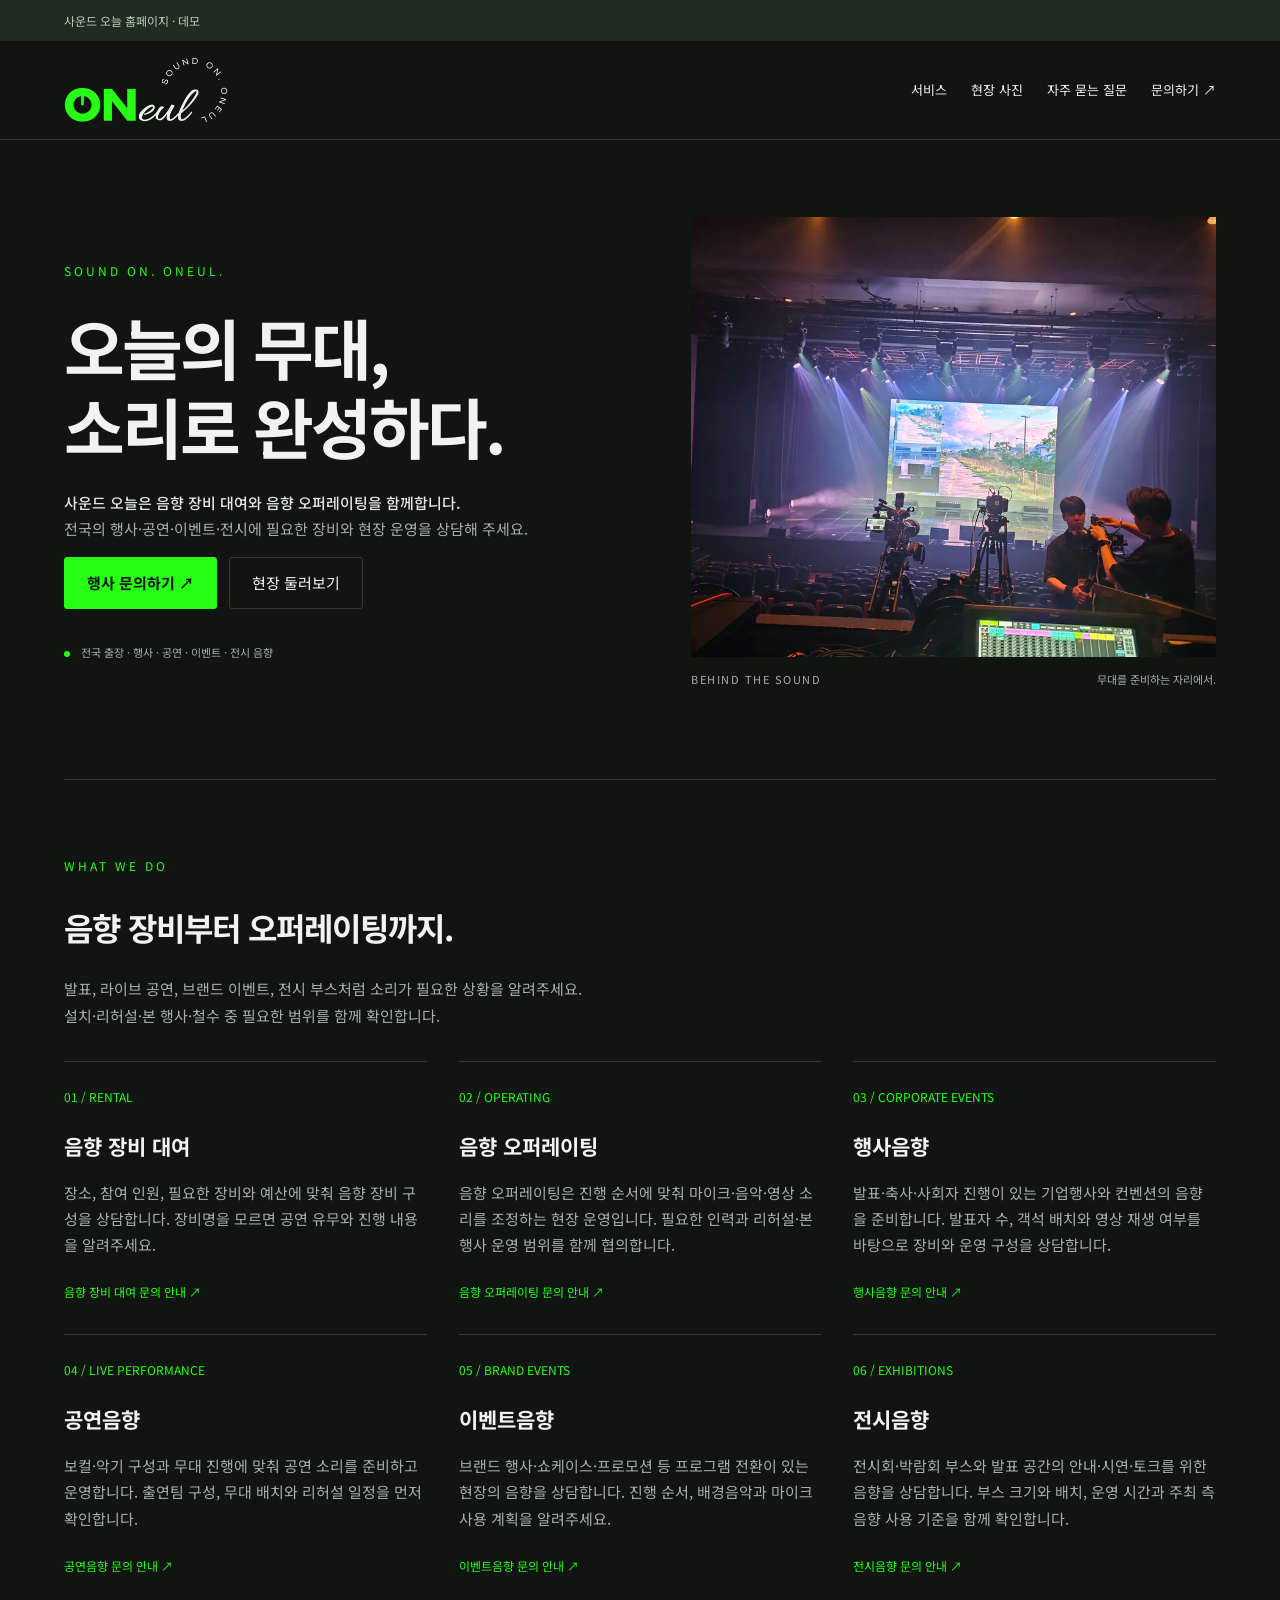
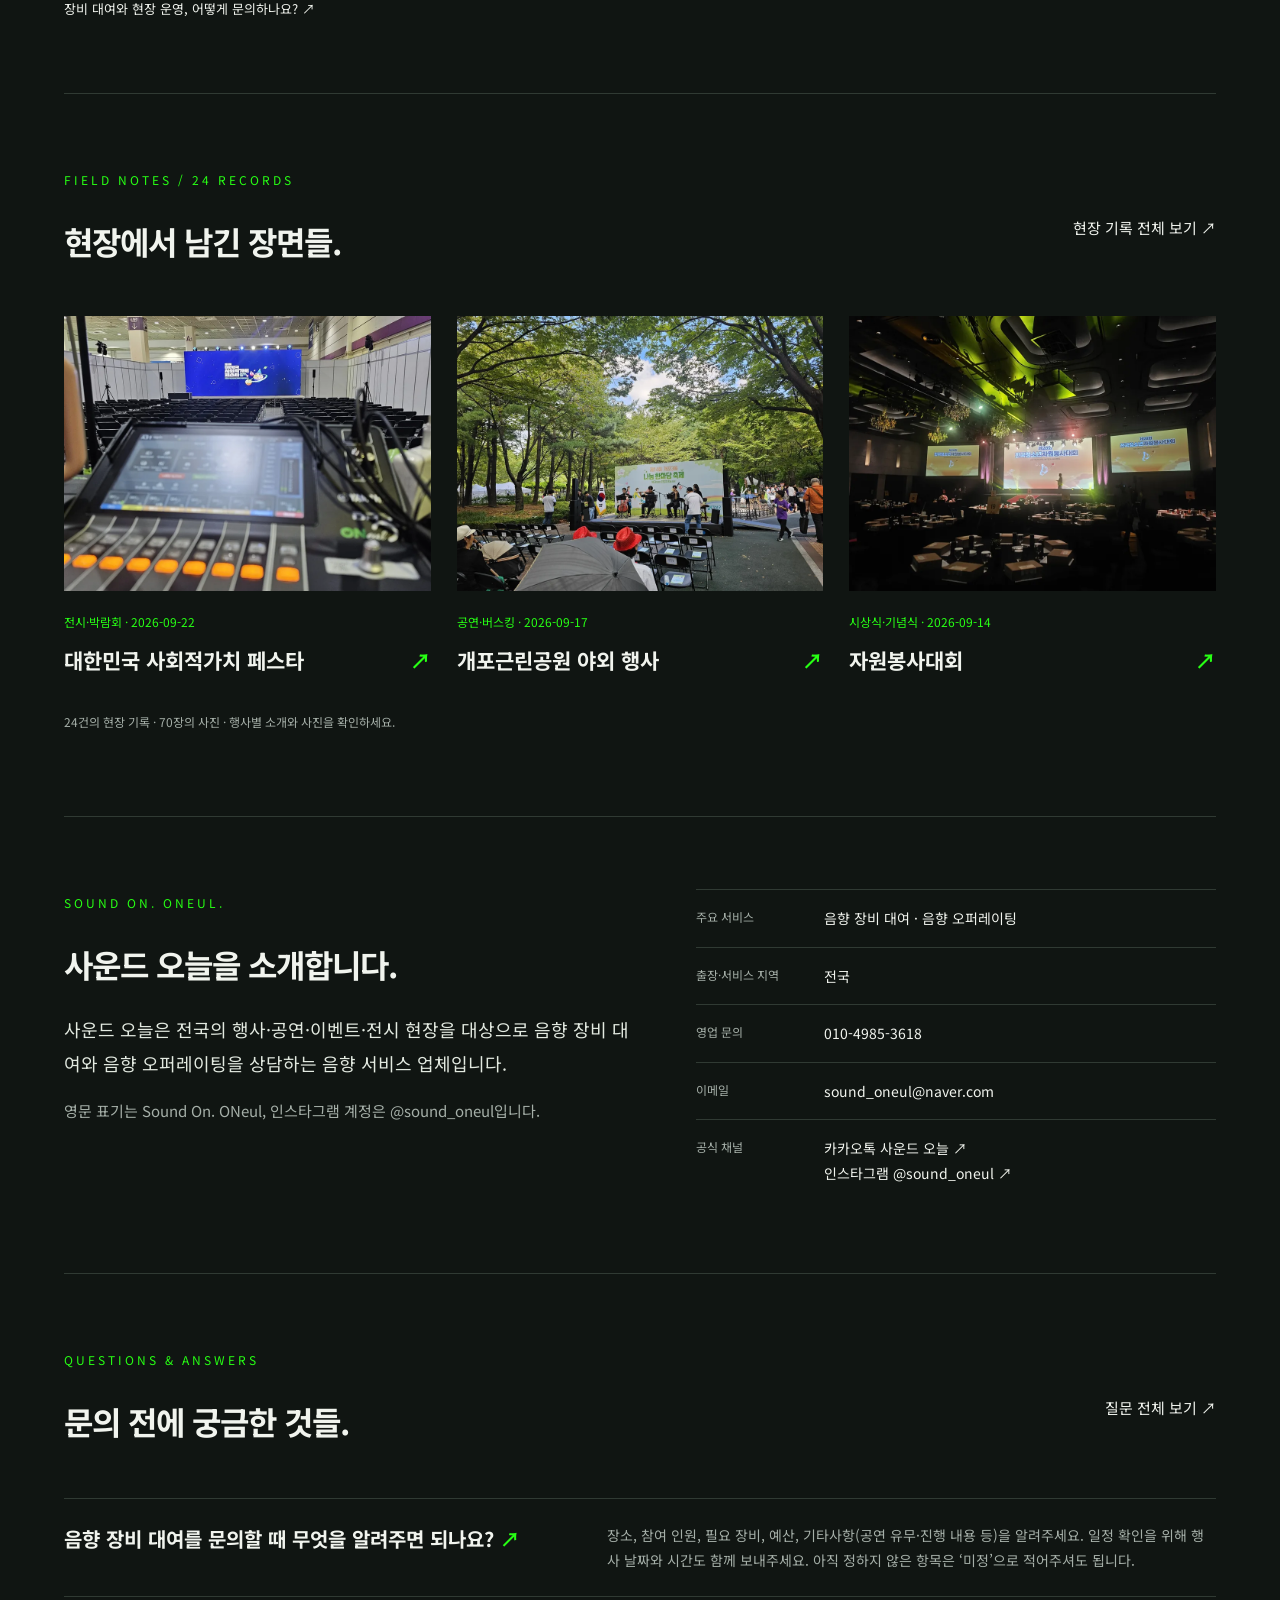
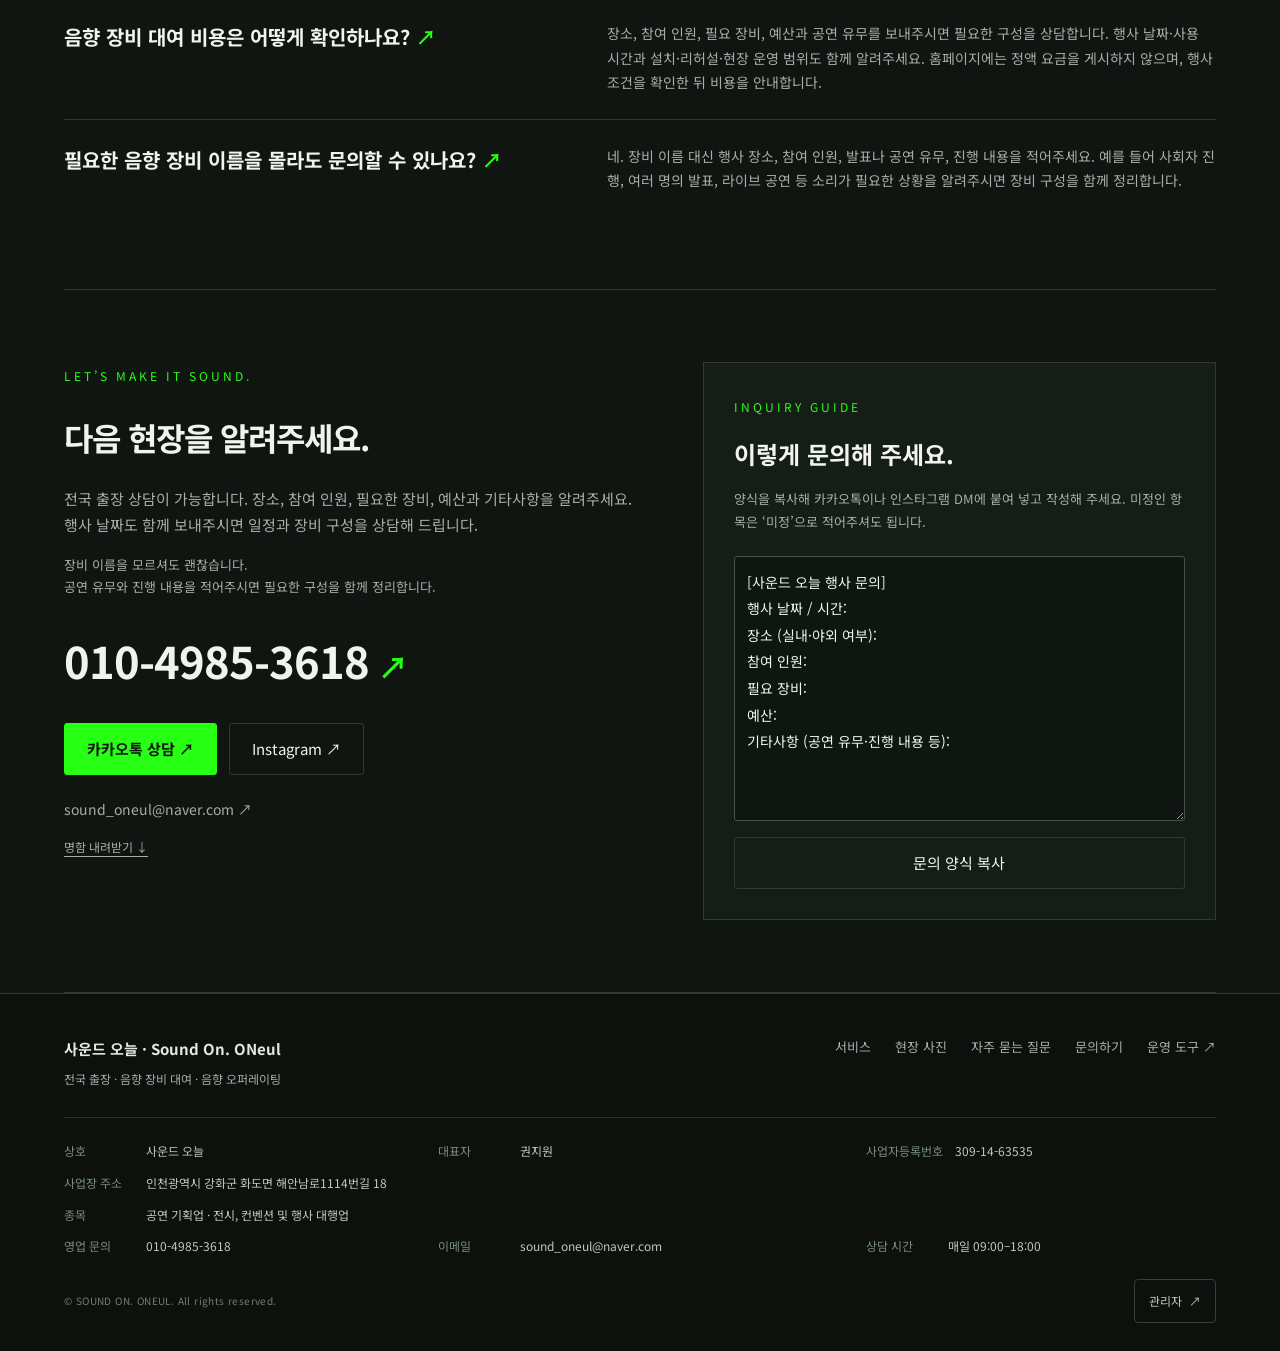
==== commit 82a37799: "Publish shared footer admin dashboard link" ====
--- a/site/index.html
+++ b/site/index.html
@@ -14,7 +14,7 @@
 
 
 
-<link rel="icon" href="assets/oneul-profile-original.png" type="image/png"><link rel="stylesheet" href="style.css?v=20261021-business">
+<link rel="icon" href="assets/oneul-profile-original.png" type="image/png"><link rel="stylesheet" href="style.css?v=20261021-admin">
 <title>음향 오퍼레이팅·행사음향·공연음향 | 사운드 오늘</title><meta name="description" content="전국 출장 사운드 오늘. 음향 오퍼레이팅, 행사음향·공연음향·이벤트음향·전시음향과 장비 대여를 상담합니다. 장소·참여 인원·필요 장비·예산·공연 유무를 알려주세요. 010-4985-3618"><meta name="robots" content="noindex,nofollow"><link rel="canonical" href="https://soundoneul.com/"><meta property="og:url" content="https://soundoneul.com/"><meta property="og:type" content="website"><meta property="og:site_name" content="사운드 오늘"><meta property="og:locale" content="ko_KR"><meta property="og:title" content="사운드 오늘 | 오늘의 무대, 소리로 완성하다."><meta property="og:description" content="전국 출장 사운드 오늘. 음향 오퍼레이팅, 행사음향·공연음향·이벤트음향·전시음향과 장비 대여를 상담합니다. 장소·참여 인원·필요 장비·예산·공연 유무를 알려주세요. 010-4985-3618"><meta property="og:image" content="https://kkwon91.github.io/sound-oneul-demo/site/assets/oneul-share-20261021.png"><meta property="og:image:secure_url" content="https://kkwon91.github.io/sound-oneul-demo/site/assets/oneul-share-20261021.png"><meta property="og:image:type" content="image/png"><meta property="og:image:width" content="1734"><meta property="og:image:height" content="907"><meta property="og:image:alt" content="사운드 오늘 로고와 공연 현장. 오늘의 무대, 소리로 완성하다."><meta name="twitter:card" content="summary_large_image"><meta name="twitter:title" content="사운드 오늘 | 오늘의 무대, 소리로 완성하다."><meta name="twitter:description" content="전국 출장 사운드 오늘. 음향 오퍼레이팅, 행사음향·공연음향·이벤트음향·전시음향과 장비 대여를 상담합니다. 장소·참여 인원·필요 장비·예산·공연 유무를 알려주세요. 010-4985-3618"><meta name="twitter:image" content="https://kkwon91.github.io/sound-oneul-demo/site/assets/oneul-share-20261021.png"><meta name="theme-color" content="#101512"><link rel="preconnect" href="https://fonts.googleapis.com"><link rel="preconnect" href="https://fonts.gstatic.com" crossorigin></head><body>
 <a class="skip-link" href="#main">본문으로 건너뛰기</a><div class="notice">사운드 오늘 홈페이지 · 데모</div>
 <header><a class="brand" href="index.html" aria-label="사운드 오늘 홈"><span class="brand-mark" aria-hidden="true"></span></a><nav aria-label="주 메뉴"><a href="#service">서비스</a><a href="references.html">현장 사진</a><a href="faq.html">자주 묻는 질문</a><a href="#contact">문의하기 ↗</a></nav></header>
@@ -33,4 +33,4 @@
 필요 장비:
 예산:
 기타사항 (공연 유무·진행 내용 등):</textarea><button class="button" id="copy-inquiry" type="button" hidden>문의 양식 복사</button><p id="inquiry-status" role="status" aria-live="polite"></p></aside></section>
-</main><footer class="business-footer" id="business-info"><div class="footer-inner"><div class="footer-top"><div><strong>사운드 오늘 · Sound On. ONeul</strong><p>전국 출장 · 음향 장비 대여 · 음향 오퍼레이팅</p></div><nav aria-label="하단 메뉴"><a href="index.html#service">서비스</a><a href="references.html">현장 사진</a><a href="faq.html">자주 묻는 질문</a><a href="index.html#contact">문의하기</a><a href="operations.html">운영 도구 ↗</a></nav></div><dl class="footer-business" aria-label="사업자 정보"><div><dt>상호</dt><dd>사운드 오늘</dd></div><div><dt>대표자</dt><dd>권지원</dd></div><div><dt>사업자등록번호</dt><dd>309-14-63535</dd></div><div class="footer-wide"><dt>사업장 주소</dt><dd>인천광역시 강화군 화도면 해안남로1114번길 18</dd></div><div class="footer-wide"><dt>종목</dt><dd>공연 기획업 · 전시, 컨벤션 및 행사 대행업</dd></div><div><dt>영업 문의</dt><dd><a href="tel:01049853618">010-4985-3618</a></dd></div><div class="footer-email"><dt>이메일</dt><dd><a href="mailto:sound_oneul@naver.com">sound_oneul@naver.com</a></dd></div><div><dt>상담 시간</dt><dd>매일 09:00–18:00</dd></div></dl><p class="footer-copyright">© SOUND ON. ONEUL. All rights reserved.</p></div></footer><script src="inquiry.js?v=20261021"></script></body></html>
+</main><footer class="business-footer" id="business-info"><div class="footer-inner"><div class="footer-top"><div><strong>사운드 오늘 · Sound On. ONeul</strong><p>전국 출장 · 음향 장비 대여 · 음향 오퍼레이팅</p></div><nav aria-label="하단 메뉴"><a href="index.html#service">서비스</a><a href="references.html">현장 사진</a><a href="faq.html">자주 묻는 질문</a><a href="index.html#contact">문의하기</a><a href="operations.html">운영 도구 ↗</a></nav></div><dl class="footer-business" aria-label="사업자 정보"><div><dt>상호</dt><dd>사운드 오늘</dd></div><div><dt>대표자</dt><dd>권지원</dd></div><div><dt>사업자등록번호</dt><dd>309-14-63535</dd></div><div class="footer-wide"><dt>사업장 주소</dt><dd>인천광역시 강화군 화도면 해안남로1114번길 18</dd></div><div class="footer-wide"><dt>종목</dt><dd>공연 기획업 · 전시, 컨벤션 및 행사 대행업</dd></div><div><dt>영업 문의</dt><dd><a href="tel:01049853618">010-4985-3618</a></dd></div><div class="footer-email"><dt>이메일</dt><dd><a href="mailto:sound_oneul@naver.com">sound_oneul@naver.com</a></dd></div><div><dt>상담 시간</dt><dd>매일 09:00–18:00</dd></div></dl><div class="footer-bottom"><p class="footer-copyright">© SOUND ON. ONEUL. All rights reserved.</p><a class="footer-admin" href="https://kkwon91.github.io/sound-oneul-demo/" target="_blank" rel="noopener noreferrer nofollow" aria-label="관리자 — 경영 대시보드 (새 탭)">관리자 <span aria-hidden="true">↗</span></a></div></div></footer><script src="inquiry.js?v=20261021"></script></body></html>
--- a/site/style.css
+++ b/site/style.css
@@ -41,4 +41,5 @@
 .record-grid{gap:40px 28px}.record-card{min-width:0;border:1px solid #303b34;background:#171e19;scroll-margin-top:120px;overflow:hidden}.record-cover{position:relative;display:block;overflow:hidden}.record-cover img{display:block;width:100%;height:auto;aspect-ratio:4/3;object-fit:cover;transition:transform .3s}.record-cover:hover img{transform:scale(1.025)}.record-photo-count{position:absolute;right:16px;bottom:16px;background:#101512e6;padding:8px 12px;font-size:11px;letter-spacing:.08em;color:#fff}.record-copy{padding:26px}.record-meta{display:flex;flex-wrap:wrap;align-items:center;gap:8px 16px;font-size:11px;color:#acb8b0}.record-meta .tag{margin:0}.record-copy h3{font-size:clamp(20px,2vw,27px);line-height:1.4;margin:18px 0 10px;word-break:keep-all}.record-copy h3 a{text-decoration:none;color:inherit}.record-copy p{line-height:1.85;color:#c3ccc6;font-size:14px}.record-copy .record-location{color:#27ff14;font-size:12px;margin:0 0 12px}.record-album{margin-top:24px;border-top:1px solid #354039;padding-top:18px}.record-album summary{cursor:pointer;font-size:13px;font-weight:700}.record-thumbnails{display:grid;grid-template-columns:repeat(2,minmax(0,1fr));gap:10px;margin-top:18px}.record-thumbnails img{display:block;width:100%;height:auto;aspect-ratio:4/3;object-fit:cover}.record-instagram{display:inline-block;margin-top:18px;font-size:13px;color:#27ff14}.all-photos{border-top:1px solid #354039;border-bottom:1px solid #354039;padding:24px 0}.all-photos>summary{cursor:pointer;font-size:18px;font-weight:700}.all-photos .gallery-section{padding-bottom:24px}.record-card[hidden]{display:none}.record-cover:focus-visible,.record-thumbnails a:focus-visible{outline:3px solid #27ff14;outline-offset:-3px}@media(max-width:720px){.record-grid{gap:28px}.record-copy{padding:22px}.record-meta{font-size:10px}.record-copy h3{font-size:23px}.record-copy p{font-size:14px}.filters{flex-wrap:wrap}.record-photo-count{right:12px;bottom:12px}}
 
 /* Registered business information, shared by all customer pages. */
+.footer-bottom{display:flex;align-items:center;justify-content:space-between;gap:12px 24px;flex-wrap:wrap;margin-top:22px}.footer-bottom .footer-copyright{margin:0}.footer-admin{display:inline-flex;align-items:center;gap:7px;min-height:44px;padding:0 14px;border:1px solid #354039;border-radius:4px;font-size:12px;color:#bdc9bf;text-decoration:none;white-space:nowrap}.footer-admin:hover{border-color:var(--green);color:var(--green);background:#172019}.footer-admin:focus-visible{outline:2px solid var(--green);outline-offset:4px}
 .business-footer{display:block;border-top:1px solid var(--line);padding:42px 5vw 28px;background:#0c110e}.footer-inner{max-width:1152px;margin:auto}.footer-top{display:flex;align-items:flex-start;justify-content:space-between;gap:24px;flex-wrap:wrap}.footer-top strong{font-size:15px}.footer-business{margin:28px 0 20px;padding-top:22px;border-top:1px solid #263129;display:grid;grid-template-columns:1fr 1.15fr 1fr;gap:10px 24px;line-height:1.8}.footer-business>div{display:flex;gap:12px;align-items:baseline;min-width:0}.footer-business dt{color:#788d7d;white-space:nowrap;min-width:70px}.footer-business dd{margin:0;color:#bdc9bf;overflow-wrap:anywhere}.footer-business a:hover{color:var(--green)}.footer-wide{grid-column:1 / -1}.footer-copyright{font-size:10px;color:#708172;margin:22px 0 0;letter-spacing:.4px}@media(max-width:900px){.footer-business{grid-template-columns:1fr 1fr}.footer-business>div:nth-child(3){grid-column:1 / -1}}@media(max-width:540px){.business-footer{padding:32px 5vw 24px}.footer-business{grid-template-columns:1fr;gap:9px}.footer-business>div{grid-column:1}.footer-top nav{font-size:12px;gap:14px}.footer-business dt{min-width:94px}.footer-top{gap:20px}}
